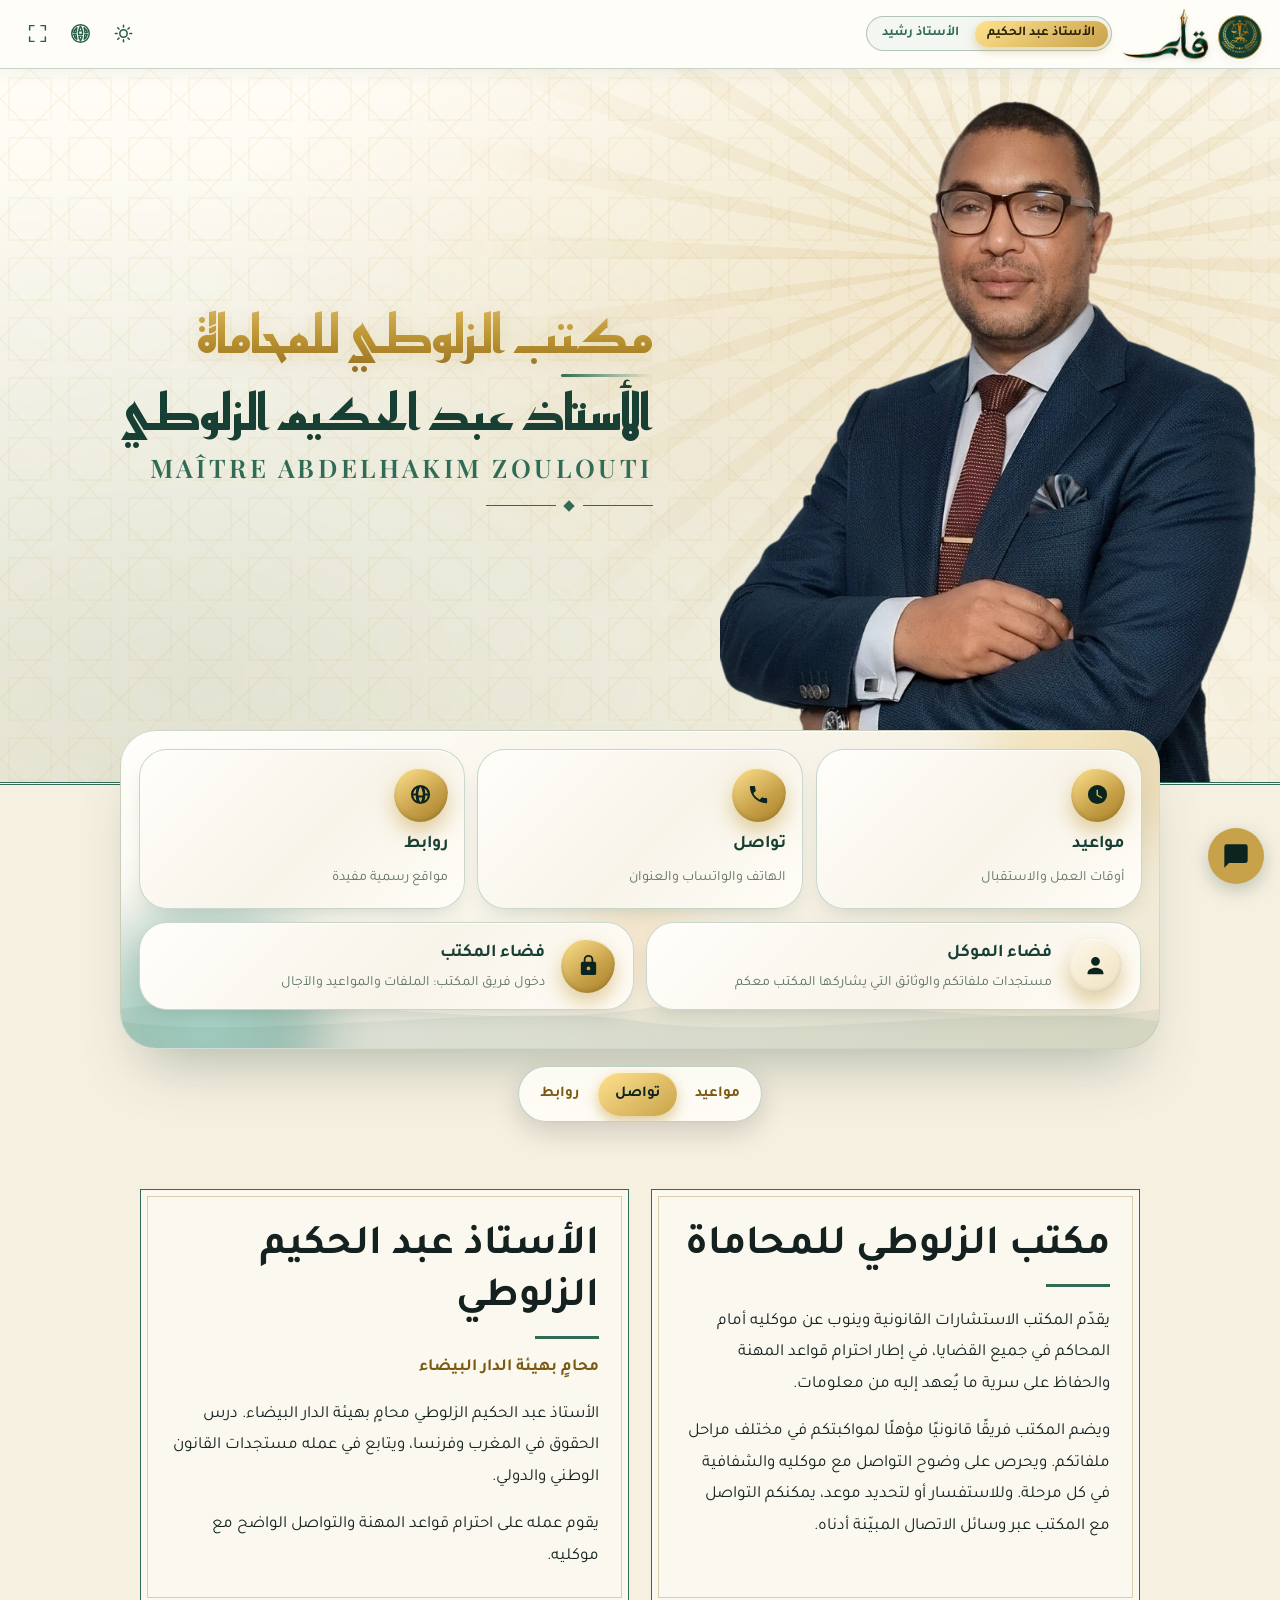
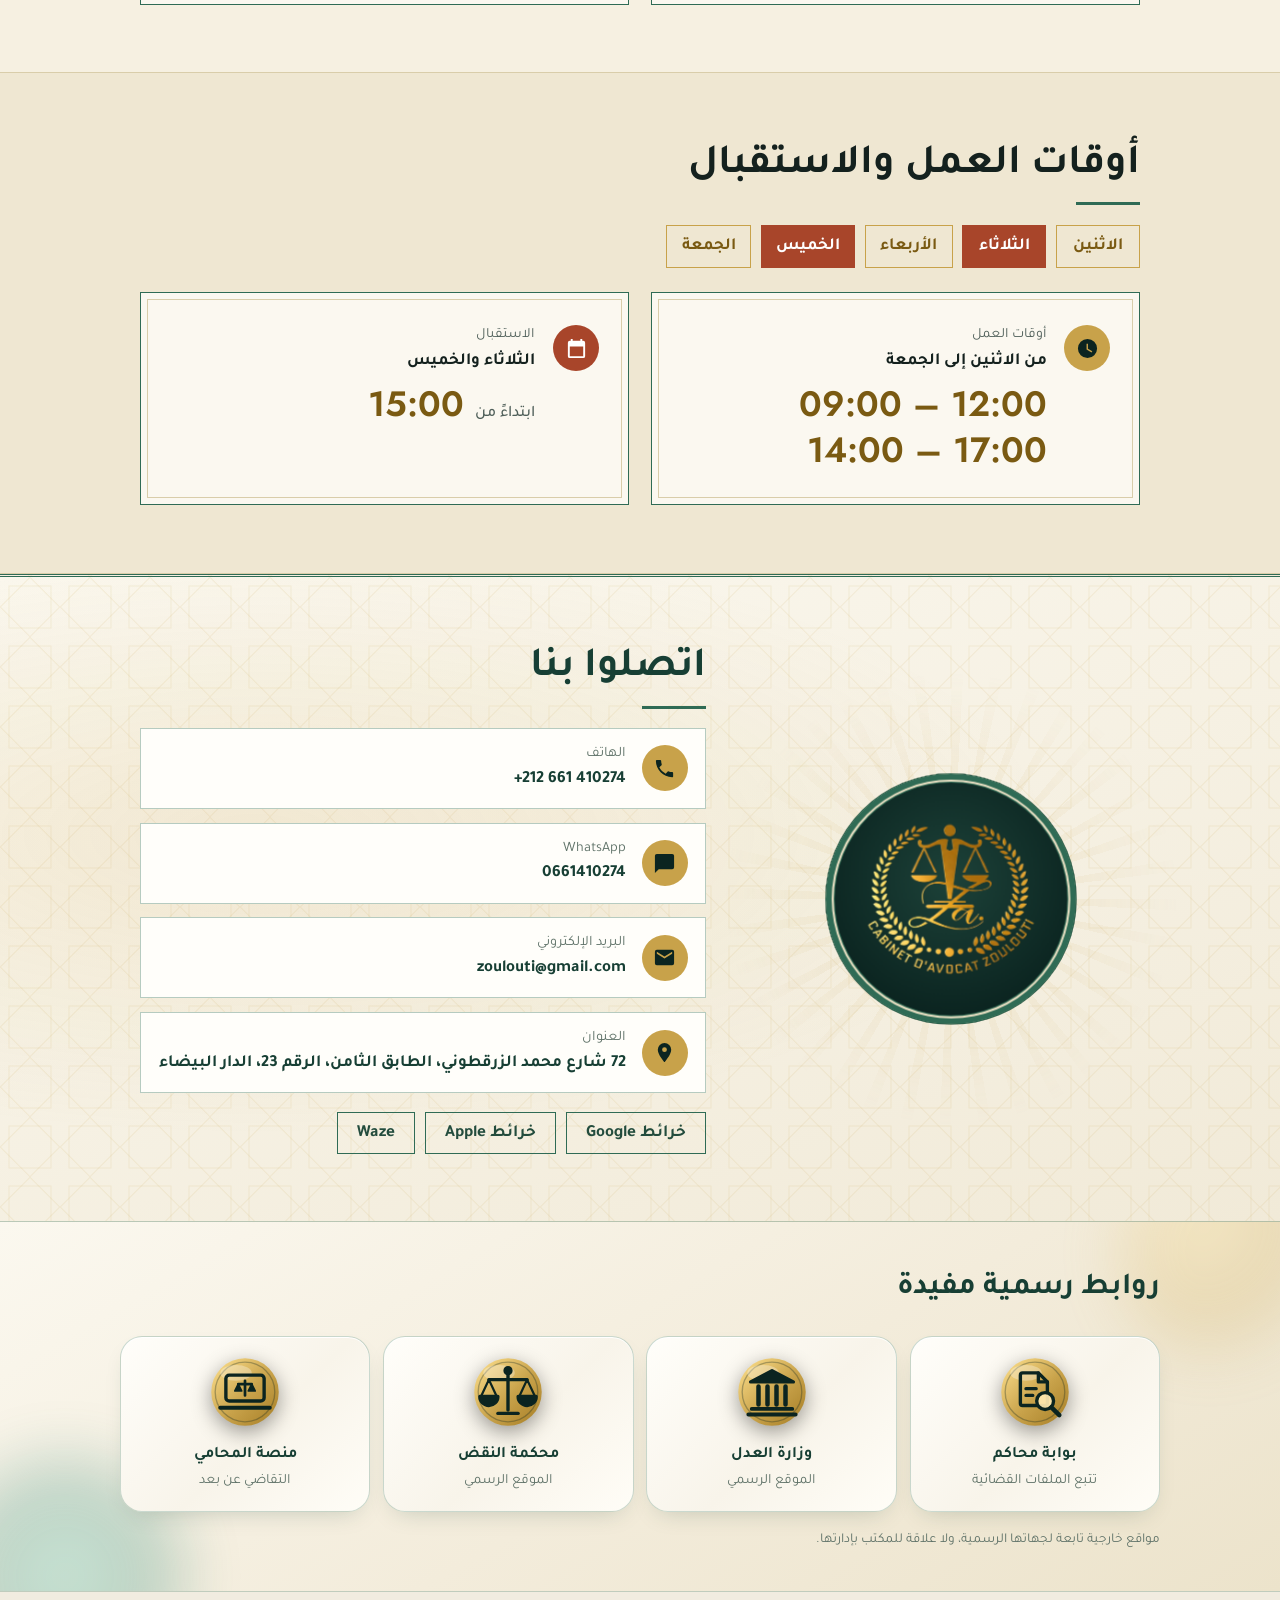
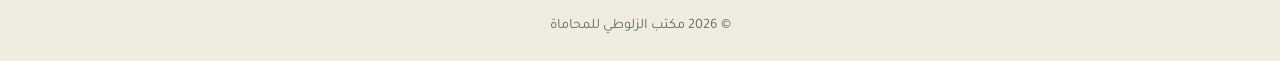
==== index.html @ fa483e30 "Adjust home ivory and office green Arabic wordmark proportions" ====
<!DOCTYPE html>
<html lang="ar" dir="rtl">
<head>
<meta charset="utf-8">
<meta name="viewport" content="width=device-width, initial-scale=1, viewport-fit=cover">
<title>مكتب الزلوطي للمحاماة | الأستاذ عبد الحكيم الزلوطي، الدار البيضاء</title>
<script>/* the look before the page is drawn: the one chosen here or in the office's space (the same choice), else the device's */
(function(){var d=document.documentElement,m='auto';try{m=localStorage.getItem('zl_theme')||'auto';}catch(e){}var mq=null;try{mq=matchMedia('(prefers-color-scheme: light)');}catch(e){}
  function ap(){var lt=m==='light'||(m==='auto'&&!!(mq&&mq.matches));d.setAttribute('data-theme',lt?'light':'dark');var tc=document.querySelector('meta[name=theme-color]');if(tc)tc.setAttribute('content',lt?'#fffefa':'#0b2420');}
  ap();if(mq){if(mq.addEventListener)mq.addEventListener('change',ap);else if(mq.addListener)mq.addListener(ap);}
  window.ZST={toggle:function(){m=d.getAttribute('data-theme')==='light'?'dark':'light';try{localStorage.setItem('zl_theme',m);}catch(e){}d.classList.add('thx');ap();setTimeout(function(){d.classList.remove('thx');},600);}};})();</script>

<meta name="description" content="مكتب الأستاذ عبد الحكيم الزلوطي، محامٍ بهيئة الدار البيضاء: استشارات قانونية وتمثيل أمام المحاكم. العنوان: 72 شارع محمد الزرقطوني، الطابق الثامن، رقم 23، الدار البيضاء. الهاتف: 0661410274.">
<meta name="theme-color" content="#0b2420">
<link rel="manifest" href="./app.webmanifest">
<meta name="apple-mobile-web-app-capable" content="yes">
<meta name="apple-mobile-web-app-title" content="قلم">
<meta property="og:type" content="website">
<meta property="og:title" content="مكتب الزلوطي للمحاماة | الأستاذ عبد الحكيم الزلوطي، الدار البيضاء">
<meta property="og:description" content="مكتب الأستاذ عبد الحكيم الزلوطي، محامٍ بهيئة الدار البيضاء: استشارات قانونية وتمثيل أمام المحاكم. العنوان: 72 شارع محمد الزرقطوني، الطابق الثامن، رقم 23، الدار البيضاء. الهاتف: 0661410274.">
<meta property="og:url" content="https://zoulouti-cell.github.io/avocat/">
<meta property="og:site_name" content="مكتب الزلوطي للمحاماة">
<meta property="og:locale" content="ar_MA">
<meta property="og:locale:alternate" content="fr_MA">
<meta property="og:locale:alternate" content="en_US">
<meta property="og:image" content="https://zoulouti-cell.github.io/avocat/og.jpg">
<meta property="og:image:width" content="1200">
<meta property="og:image:height" content="630">
<meta property="og:image:alt" content="شعار مكتب الزلوطي للمحاماة وصورة الأستاذ عبد الحكيم الزلوطي">
<meta name="twitter:card" content="summary_large_image">
<meta name="twitter:title" content="مكتب الزلوطي للمحاماة | الأستاذ عبد الحكيم الزلوطي، الدار البيضاء">
<meta name="twitter:description" content="مكتب الأستاذ عبد الحكيم الزلوطي، محامٍ بهيئة الدار البيضاء: استشارات قانونية وتمثيل أمام المحاكم. العنوان: 72 شارع محمد الزرقطوني، الطابق الثامن، رقم 23، الدار البيضاء. الهاتف: 0661410274.">
<meta name="twitter:image" content="https://zoulouti-cell.github.io/avocat/og.jpg">
<meta name="robots" content="index,follow,max-image-preview:large">
<link rel="canonical" href="https://zoulouti-cell.github.io/avocat/">
<script type="application/ld+json">{"@context": "https://schema.org", "@type": "LegalService", "@id": "https://zoulouti-cell.github.io/avocat/#office", "name": "مكتب الزلوطي للمحاماة", "alternateName": ["Cabinet d'avocats Zoulouti", "Zoulouti Law Office", "Maître Abdelhakim Zoulouti"], "url": "https://zoulouti-cell.github.io/avocat/", "image": "https://zoulouti-cell.github.io/avocat/og.jpg", "logo": "https://zoulouti-cell.github.io/avocat/icon-512.png", "description": "مكتب محاماة بالدار البيضاء يقدم استشارات قانونية ويمثل موكليه أمام المحاكم.", "telephone": "+212661410274", "email": "zoulouti@gmail.com", "address": {"@type": "PostalAddress", "streetAddress": "72 شارع محمد الزرقطوني، الطابق الثامن، رقم 23", "addressLocality": "الدار البيضاء", "addressCountry": "MA"}, "hasMap": "https://maps.app.goo.gl/qtuj6r26PXUFX1wm8", "areaServed": {"@type": "City", "name": "الدار البيضاء"}, "knowsLanguage": ["ar", "fr", "en"], "founder": {"@type": "Person", "name": "عبد الحكيم الزلوطي", "alternateName": "Abdelhakim Zoulouti", "jobTitle": "محامٍ بهيئة الدار البيضاء"}, "openingHoursSpecification": [{"@type": "OpeningHoursSpecification", "dayOfWeek": ["Monday", "Tuesday", "Wednesday", "Thursday", "Friday"], "opens": "09:00", "closes": "12:00"}, {"@type": "OpeningHoursSpecification", "dayOfWeek": ["Monday", "Tuesday", "Wednesday", "Thursday", "Friday"], "opens": "14:00", "closes": "17:00"}]}</script>
<link rel="icon" href="favicon.ico" sizes="any">
<link rel="icon" type="image/png" sizes="48x48" href="favicon-48.png">
<link rel="icon" type="image/png" sizes="192x192" href="icon-192.png">
<link rel="apple-touch-icon" href="apple-touch-icon.png">
<link rel="stylesheet" href="https://fonts.googleapis.com/css2?family=Jost:wght@400;500;600;700&family=Playfair+Display:wght@600;700&family=Reem+Kufi:wght@500;700&family=Tajawal:wght@400;500;700&display=swap">
<style id="css">
:root{--bg:#f6f0e1;--paper:#fbf8f0;--band:#efe7d2;--fg:#14211e;--muted:#4f5f59;--line:#d9cdaa;--gt:#7a5a12;--gold:#c8a24a;--green:#0b2420;--terra:#a8452a;--ivory:#f6f0e1;--fh:"Tajawal",system-ui,sans-serif;--fb:"Tajawal",system-ui,sans-serif;
--zel:url("data:image/svg+xml,%3Csvg xmlns='http://www.w3.org/2000/svg' width='60' height='60'%3E%3Cg fill='none' stroke='%23c8a24a' stroke-opacity='.13'%3E%3Crect x='9' y='9' width='42' height='42'/%3E%3Crect x='9' y='9' width='42' height='42' transform='rotate(45 30 30)'/%3E%3C/g%3E%3C/svg%3E")}
@media(prefers-color-scheme:dark){:root:not([data-theme="light"]){--bg:#0c1815;--paper:#122520;--band:#0f201c;--fg:#efe8d6;--muted:#a9b3ac;--line:#27403a;--gt:#d8b25c}}
:root[data-theme="dark"]{--bg:#0c1815;--paper:#122520;--band:#0f201c;--fg:#efe8d6;--muted:#a9b3ac;--line:#27403a;--gt:#d8b25c}
html:not([lang=ar]){--fh:"Playfair Display",Georgia,serif;--fb:"Jost",system-ui,sans-serif}
html{scroll-behavior:smooth;scroll-padding-top:7.5rem}
*{box-sizing:border-box}
body{margin:0;background:var(--bg);color:var(--fg);font:400 1.0625rem/1.85 var(--fb);overflow-x:hidden}
html:not([lang=ar]) body{line-height:1.7}
a{color:inherit}
:focus-visible{outline:3px solid var(--gold);outline-offset:3px}
svg.i{width:20px;height:20px;fill:currentColor;flex:none}
.bar{position:sticky;top:0;z-index:20;background:rgba(11,36,32,.9);-webkit-backdrop-filter:blur(10px);backdrop-filter:blur(10px);border-bottom:1px solid rgba(200,162,74,.4);padding:calc(env(safe-area-inset-top,0px) + .55rem) 1.1rem .55rem;display:flex;align-items:center;gap:.7rem}
.bar img{height:44px;width:auto;display:block}
.sp{flex:1}
.lang{position:relative}
.lbtn{display:flex;align-items:center;gap:.35rem;background:none;border:1px solid var(--gold);color:var(--gold);padding:0 .6rem;min-height:40px;font:600 .85rem "Jost",sans-serif;cursor:pointer}
.lbtn .chev{width:18px;height:18px;transition:rotate .25s}
.lbtn[aria-expanded=true] .chev{rotate:180deg}
.lmenu{position:absolute;inset-block-start:calc(100% + 6px);inset-inline-end:0;margin:0;padding:.3rem;list-style:none;min-width:160px;background:var(--green);border:1px solid var(--gold);box-shadow:0 12px 30px rgba(0,0,0,.4);z-index:30}
.lmenu button{display:flex;width:100%;align-items:center;justify-content:space-between;gap:1rem;background:none;border:0;color:#efe8d6;padding:.6rem .8rem;font:500 1rem "Tajawal","Jost",sans-serif;cursor:pointer;text-align:start}
.lmenu button:hover{background:rgba(200,162,74,.18)}
.lmenu button[aria-current=true]{color:var(--gold);font-weight:700}
.lmenu button[aria-current=true]::after{content:"\2713"}
.btn{position:relative;overflow:hidden;display:inline-flex;align-items:center;justify-content:center;gap:.5rem;padding:.65rem 1.5rem;font-weight:700;text-decoration:none;border:1.5px solid var(--gold);line-height:1.5;transition:background .25s,color .25s}
.btn.p{background:var(--gold);color:var(--green)}
.btn.p::after{content:"";position:absolute;inset:0;background:linear-gradient(110deg,transparent 35%,rgba(255,255,255,.5) 50%,transparent 65%);transform:translateX(-130%);animation:sheen 4.5s ease-in-out 2s infinite}
.btn.s{color:var(--gold)}
.btn.s:hover{background:var(--gold);color:var(--green)}
.call{min-height:40px;padding:.4rem 1rem}
.hero{position:relative;overflow:hidden;background:var(--zel),radial-gradient(ellipse at 75% 30%,rgba(200,162,74,.16),transparent 55%),var(--green);color:var(--ivory);padding:1.4rem 1.25rem 0;border-bottom:3px double var(--gold)}
.hin{max-width:1040px;margin:0 auto;display:grid;gap:2rem;align-items:end}
.a{animation:up .9s cubic-bezier(.2,.7,.2,1) var(--d,0s) both}
.eyebrow{color:var(--gold);font-weight:500;margin:0 0 .5rem}
html:not([lang=ar]) .eyebrow{letter-spacing:.24em;text-transform:uppercase;font-size:.85rem}
.name-ar{font:700 clamp(2.3rem,8.5vw,4.3rem)/1.2 "Reem Kufi",serif;margin:0}
h1{font:600 clamp(1.05rem,3.6vw,1.6rem)/1.3 "Playfair Display",Georgia,serif;letter-spacing:.14em;text-transform:uppercase;margin:.5rem 0 1.1rem;color:#e9dfc2}
.orn{display:flex;align-items:center;gap:.6rem;color:var(--gold)}
.orn i{height:1px;width:70px;background:currentColor}
.orn b{width:8px;height:8px;background:currentColor;transform:rotate(45deg)}
.badge{display:inline-flex;gap:.55rem;align-items:center;border:1px solid rgba(200,162,74,.6);padding:.4rem .9rem;margin:1.2rem 0 1.4rem;color:#f0e6c8;font-size:.98rem;line-height:1.5}
.badge svg{fill:var(--gold)}
.welcome{font:600 clamp(1.3rem,3.8vw,1.8rem)/1.5 var(--fh);color:var(--ivory);margin:1.1rem 0 0}
.cta{display:flex;flex-wrap:wrap;gap:.75rem}
.fig{position:relative;margin:0 -1.25rem 0 auto;width:min(calc(100% + 1.25rem),560px);transform-origin:50% 100%;animation:pop 1.3s cubic-bezier(.2,.7,.2,1) .2s both}
.fig .rays{top:30%}
.cut{position:relative;display:block;width:100%;height:auto}
.txt{align-self:start}
.rays{position:absolute;left:50%;top:50%;width:var(--rw,230%);aspect-ratio:1;translate:-50% -50%;background:repeating-conic-gradient(rgba(200,162,74,.22) 0 3deg,transparent 3deg 10deg);-webkit-mask-image:radial-gradient(circle,#000 0,transparent 62%);mask-image:radial-gradient(circle,#000 0,transparent 62%);animation:spin 150s linear infinite;pointer-events:none}
.qa{max-width:760px;margin:-3.6rem auto 0;padding:0 1.25rem;display:grid;grid-template-columns:repeat(3,1fr);gap:.7rem;position:relative;z-index:2}
.qa a{background:var(--paper);border:1px solid var(--gold);outline:1px solid var(--line);outline-offset:-6px;padding:1.1rem .4rem;text-align:center;text-decoration:none;font-weight:700;display:grid;justify-items:center;gap:.45rem;box-shadow:0 14px 30px rgba(0,0,0,.2);transition:translate .3s}
.qa a:hover{translate:0 -4px}
.dock{position:relative;isolation:isolate;overflow:hidden;max-width:1040px;margin:-3.4rem auto 0;padding:1.1rem 1.1rem 2.4rem;border-radius:36px;background:linear-gradient(150deg,#12463d 0%,#0b2420 52%,#0f3a33 100%);box-shadow:0 34px 60px -24px rgba(0,0,0,.6),inset 0 1px 0 rgba(255,255,255,.16);z-index:2}
.orb{position:absolute;z-index:-1;border-radius:50%;filter:blur(30px);will-change:transform;translate:0 calc(var(--sy,0px)*-1)}
.o1{width:220px;height:220px;top:-70px;inset-inline-start:-50px;background:radial-gradient(circle at 35% 35%,#ffe08a,#c8a24a 55%,transparent 72%);opacity:.8;animation:d1 15s ease-in-out infinite alternate}
.o2{width:250px;height:250px;bottom:-100px;inset-inline-end:-40px;background:radial-gradient(circle,#3cc7b1,#0f6b5d 58%,transparent 74%);opacity:.75;animation:d2 18s ease-in-out infinite alternate}
.o3{width:170px;height:170px;top:38%;inset-inline-start:42%;background:radial-gradient(circle,#f0b970,transparent 68%);opacity:.5;animation:d3 12s ease-in-out infinite alternate}
@keyframes d1{to{transform:translate(120px,90px) scale(1.2)}}
@keyframes d2{to{transform:translate(-110px,-70px) scale(1.15)}}
@keyframes d3{to{transform:translate(-90px,60px) scale(.8)}}
.wv{position:absolute;z-index:-1;left:0;bottom:0;width:200%;height:78px;direction:ltr;animation:wave 16s linear infinite}
.wv path{fill:rgba(255,255,255,.07)}
.w2{height:64px;animation-duration:10s;animation-direction:reverse}
.w2 path{fill:rgba(200,162,74,.16)}
@keyframes wave{to{transform:translateX(-50%)}}
.portals{display:grid;grid-template-columns:repeat(2,1fr);gap:.8rem;margin:0;padding:0}
.portals a.pt{display:block;color:#f6f1e2;text-decoration:none;-webkit-tap-highlight-color:transparent;outline:none}
.pti{position:relative;display:grid;gap:.4rem;justify-items:start;align-content:start;height:100%;padding:1.1rem 1rem 1.2rem;border-radius:28px;overflow:hidden;background:linear-gradient(135deg,rgba(255,255,255,.24),rgba(255,255,255,.05) 55%,rgba(255,255,255,.13));border:1px solid rgba(255,255,255,.3);-webkit-backdrop-filter:blur(22px) saturate(1.7);backdrop-filter:blur(22px) saturate(1.7);box-shadow:0 12px 30px rgba(0,0,0,.28),inset 0 1px 0 rgba(255,255,255,.5),inset 0 -1px 0 rgba(255,255,255,.08);transform:perspective(800px) rotateX(var(--rx,0deg)) rotateY(var(--ry,0deg)) scale(var(--sc,1));transition:transform .55s cubic-bezier(.34,1.56,.64,1),box-shadow .4s}
.pti::before{content:"";position:absolute;inset:0;background:radial-gradient(240px circle at var(--mx,50%) var(--my,0%),rgba(255,255,255,.38),transparent 62%);opacity:0;transition:opacity .35s;pointer-events:none}
.pti::after{content:"";position:absolute;inset:0;background:linear-gradient(115deg,transparent 42%,rgba(255,255,255,.22) 50%,transparent 58%);transform:translateX(-130%);animation:glint 7s ease-in-out infinite;pointer-events:none}
.pt:nth-child(2) .pti::after{animation-delay:1.2s}.pt:nth-child(3) .pti::after{animation-delay:2.4s}.pt:nth-child(4) .pti::after{animation-delay:3.6s}
@keyframes glint{0%,70%{transform:translateX(-130%)}100%{transform:translateX(130%)}}
.pt:hover .pti::before,.pt:focus-visible .pti::before{opacity:1}
.pt:hover .pti,.pt:focus-visible .pti{--sc:1.035;box-shadow:0 22px 42px rgba(0,0,0,.38),inset 0 1px 0 rgba(255,255,255,.6),inset 0 -1px 0 rgba(255,255,255,.1)}
.pt:active .pti{--sc:.965}
.pti .ic{width:54px;height:54px;border-radius:44% 56% 52% 48%/50% 44% 56% 50%;background:linear-gradient(145deg,#ffe28f,#c8a24a 58%,#a67e26);color:#0b2420;box-shadow:0 10px 20px rgba(200,162,74,.5),inset 0 1px 0 rgba(255,255,255,.75),inset 0 -2px 4px rgba(0,0,0,.12);animation:morph 9s ease-in-out infinite,bob 5s ease-in-out infinite}
.pt:nth-child(2) .ic{animation-delay:-2s,.6s}.pt:nth-child(3) .ic{animation-delay:-4s,1.2s}.pt:nth-child(4) .ic{animation-delay:-6s,1.8s}
@keyframes morph{50%{border-radius:58% 42% 46% 54%/46% 58% 42% 54%}}
@keyframes bob{0%,100%{translate:0 0}50%{translate:0 -5px}}
.pti b{font-size:1.12rem;color:#fff;text-shadow:0 1px 8px rgba(0,0,0,.25)}
.pti small{color:rgba(246,241,226,.8);line-height:1.5;font-weight:400}
.pgh{grid-column:1/-1;margin:.5rem .2rem 0;color:#e6c873;font-weight:700;display:flex;align-items:center;gap:.7rem}.pgh::after{content:"";flex:1;height:1px;background:linear-gradient(90deg,rgba(230,200,115,.7),transparent)}
.pt.tool .pti{padding:.8rem .9rem;gap:.25rem}.pt.tool .ic{width:42px;height:42px}.pt.tool b{font-size:1rem}.pt.tool small{font-size:.82rem}
.seg{overflow-x:auto;scrollbar-width:none}.seg::-webkit-scrollbar{display:none}.seg button{white-space:nowrap;flex:none}
.pt.tool.last{grid-column:1/-1}
.pt.wide{grid-column:1/-1}@media(min-width:860px){.pt.wide{grid-column:span 2}}.pt.wide .pti{display:flex;align-items:center;gap:1rem;padding:.9rem 1.1rem}.pt.wide .tx{display:grid;gap:.15rem}
.rip{position:absolute;width:18px;height:18px;margin:-9px 0 0 -9px;border-radius:50%;background:rgba(255,255,255,.5);pointer-events:none;animation:rip .8s ease-out forwards}
@keyframes rip{to{transform:scale(16);opacity:0}}
.js .portals .pt.rv{opacity:0;transform:translateY(30px) scale(.9);filter:blur(10px);transition:opacity .9s ease,transform 1s cubic-bezier(.34,1.45,.64,1),filter .9s ease}
.js .portals .pt.rv.in{opacity:1;transform:none;filter:none}
.chips{position:sticky;top:calc(env(safe-area-inset-top,0px) + 66px);z-index:19;display:flex;gap:.1rem;width:max-content;max-width:calc(100% - 1.4rem);margin:1.1rem auto 0;padding:.3rem;border-radius:999px;overflow-x:auto;scrollbar-width:none;background:rgba(251,248,240,.66);border:1px solid rgba(200,162,74,.5);-webkit-backdrop-filter:blur(20px) saturate(1.6);backdrop-filter:blur(20px) saturate(1.6);box-shadow:0 10px 28px rgba(0,0,0,.16),inset 0 1px 0 rgba(255,255,255,.6)}
.chips::-webkit-scrollbar{display:none}
.chips a{position:relative;z-index:1;flex:none;text-decoration:none;font-weight:700;font-size:.95rem;padding:.5rem 1.05rem;border-radius:999px;color:var(--gt);transition:color .35s}
.chips a[aria-current=true]{color:#0b2420}
.chips .ind{position:absolute;z-index:0;top:.3rem;bottom:.3rem;left:0;width:0;border-radius:999px;background:linear-gradient(145deg,#ffe28f,#c8a24a);box-shadow:0 6px 14px rgba(200,162,74,.55),inset 0 1px 0 rgba(255,255,255,.7);transition:left .55s cubic-bezier(.34,1.35,.64,1),width .55s cubic-bezier(.34,1.35,.64,1)}
@media(prefers-color-scheme:dark){:root:not([data-theme="light"]) .chips{background:rgba(18,37,32,.62)}}
:root[data-theme="dark"] .chips{background:rgba(18,37,32,.62)}
@media(prefers-reduced-motion:reduce){.js .portals .pt.rv{opacity:1;transform:none;filter:none}}
@media(min-width:860px){.portals{grid-template-columns:repeat(4,1fr)}}
.ic{flex:none;width:46px;height:46px;border-radius:50%;background:var(--gold);color:var(--green);display:grid;place-items:center}
.ic svg{width:23px;height:23px;fill:currentColor}
.sec{max-width:1040px;margin:0 auto;padding:4.2rem 1.25rem}
.alt{background:var(--band);border-block:1px solid var(--line)}
h2{font:700 clamp(1.8rem,5vw,2.6rem)/1.25 var(--fh);margin:0 0 1.2rem;position:relative;padding-bottom:.8rem}
h2::after{content:"";position:absolute;inset-inline-start:0;bottom:0;width:64px;height:3px;background:var(--gold);transform-origin:100% 50%}
html[dir=ltr] h2::after{transform-origin:0 50%}
.js h2::after{transform:scaleX(0);transition:transform .9s cubic-bezier(.2,.7,.2,1) .35s}
.js .in>h2::after,.js h2.in::after{transform:none}
.cards,.hgrid{display:grid;gap:1.4rem}
.card{background:var(--paper);border:1px solid var(--gold);outline:1px solid var(--line);outline-offset:-8px;padding:2rem 1.8rem}
.card p{margin:0 0 1rem;max-width:56ch}
.card p:last-child{margin:0}
.sub{color:var(--gt);font-weight:700;margin:-.4rem 0 1rem!important}
.week{display:flex;flex-wrap:wrap;gap:.6rem;margin:0 0 1.5rem}
.week span{min-width:84px;text-align:center;padding:.5rem .9rem;border:1.5px solid var(--gold);font-weight:700;color:var(--gt);line-height:1.5}
.week .rc{background:var(--terra);border-color:var(--terra);color:#fff}
.hc{display:flex;gap:1.1rem;align-items:flex-start}
.hc.r .ic{background:var(--terra);color:#fff}
.hc small{display:block;color:var(--muted);line-height:1.5}
.hc b{display:block;font-weight:700;margin-bottom:.2rem}
.big{display:block;font:600 clamp(1.7rem,5vw,2.2rem)/1.3 "Jost",sans-serif;color:var(--gt)}
.big .pre{font:500 1rem var(--fb);color:var(--muted)}
[hidden]{display:none!important}
.btn.o{border-color:var(--gt);color:var(--gt)}
.btn.o:hover{background:var(--gt);color:var(--paper)}
.lead{margin:0 0 1.2rem!important;color:var(--muted)}
.trf{display:grid;gap:.9rem;grid-template-columns:repeat(auto-fit,minmax(min(100%,200px),1fr));align-items:end;margin-bottom:1rem}
.trf label{display:grid;gap:.3rem;font-weight:700;font-size:.95rem}
.trf input,.trf select{font:inherit;padding:.6rem .8rem;border:1px solid var(--gold);background:var(--bg);color:var(--fg);border-radius:0;min-height:46px;width:100%}
.msg{margin:.8rem 0 0!important;color:var(--terra);font-weight:700}
.msg.ok{color:var(--gt)}
.note{font-size:.9rem;color:var(--muted);margin:1rem 0 0!important}
.steps{display:grid;grid-template-columns:repeat(6,1fr);counter-reset:s;margin:1.6rem 0 .6rem}
.step{position:relative;counter-increment:s;text-align:center;padding:2.9rem .3rem 0;font-weight:700;font-size:.95rem;line-height:1.4;color:var(--muted)}
.step::before{content:counter(s);position:absolute;top:0;left:50%;translate:-50% 0;width:2.2rem;height:2.2rem;display:grid;place-items:center;border:1.5px solid var(--gold);background:var(--paper);color:var(--gt);font-family:"Jost",sans-serif;z-index:1;transition:background .5s,color .5s,box-shadow .5s}
.step::after{content:"";position:absolute;top:1.1rem;inset-inline-start:-50%;inset-inline-end:50%;height:2px;background:var(--line)}
.step:first-child::after{display:none}
.step.on{color:var(--fg)}
.step.on::before{background:var(--gold);color:var(--green)}
.step.on::after{background:var(--gold)}
.step.cur::before{box-shadow:0 0 0 6px rgba(200,162,74,.28)}
.upd{margin:.6rem 0 0!important;color:var(--muted)}
.adm{margin-top:1.8rem;padding-top:1.4rem;border-top:1px dashed var(--gold)}
.adm h3{margin:0 0 1rem;font:700 1.2rem var(--fh)}
.adm .row2{display:flex;gap:.6rem;flex-wrap:wrap}
.fl{display:grid;gap:.8rem;margin-top:1.2rem}
.fc{display:grid;gap:.55rem;padding:1rem 1.1rem;border:1px solid var(--line);background:var(--bg)}
.fc h4{margin:0;font:700 1.1rem var(--fh)}
.meta{color:var(--muted);font-size:.95rem;margin:0}
.chip{display:inline-block;padding:.05rem .7rem;border:1.5px solid var(--gold);font-weight:700;font-size:.85rem;color:var(--gt)}
.chip.s2{background:var(--terra);border-color:var(--terra);color:#fff}
.chip.s3{background:var(--gt);border-color:var(--gt);color:var(--paper)}
.btn.sm{padding:.3rem .9rem;font-size:.9rem;min-height:38px}
.fc select{font:inherit;padding:.3rem .5rem;border:1px solid var(--gold);background:var(--bg);color:var(--fg);min-height:38px}
.fc details{border-top:1px dashed var(--line);padding-top:.6rem}
.fc summary{cursor:pointer;font-weight:700;color:var(--gt)}
.al{display:grid;gap:.4rem;margin:.7rem 0;padding:0;list-style:none}
.al li{display:flex;flex-wrap:wrap;gap:.3rem .9rem;align-items:center;padding:.5rem .7rem;border:1px solid var(--line);background:var(--paper)}
.al .dt{font-family:"Jost",sans-serif;font-weight:600;color:var(--gt);direction:ltr;unicode-bidi:isolate}
.al .x{margin-inline-start:auto}
.pbox{border:1px solid var(--gold);background:var(--paper);padding:.8rem 1rem;margin-top:.3rem}
.pbox h5{margin:0 0 .5rem;font:700 1rem var(--fh);color:var(--gt)}
.pbox .al{margin:.3rem 0 .6rem}
.addf{margin-top:1.5rem;border-top:1px dashed var(--gold);padding-top:.9rem}
.addf>summary{cursor:pointer;font:700 1.1rem var(--fh);color:var(--gt);margin-bottom:.9rem}
.fin{position:relative;overflow:hidden;background:var(--zel),var(--green);color:var(--ivory);border-top:3px double var(--gold)}
.fin .sec{display:grid;gap:3.5rem;align-items:center}
.fin h2{color:var(--ivory)}
.emb{position:relative;justify-self:center;width:min(82%,350px);aspect-ratio:1;display:grid;place-items:center;--rw:170%}
.stage{position:relative;width:80%;aspect-ratio:1;perspective:900px;animation:vis 16s linear infinite}
.coin{position:absolute;inset:0;transform-style:preserve-3d;animation:turn 16s linear infinite}
.js .emb:not(.in) .coin,.js .emb:not(.in) .stage{animation-play-state:paused}
.edge,.face{position:absolute;inset:0;border-radius:50%}
.face{backface-visibility:hidden;-webkit-backface-visibility:hidden;overflow:hidden;display:grid;place-items:center;background:radial-gradient(circle at 50% 42%,#1d4239,#0b2420 72%)}
.face::after{content:"";position:absolute;inset:0;border-radius:50%;box-shadow:inset 0 0 0 6px #c8a24a,inset 0 0 0 8px #0b2420,inset 0 0 0 9px #c8a24a}
.front{transform:translateZ(10px)}
.back{transform:rotateY(180deg) translateZ(10px)}
.front img{width:66%;height:auto;display:block}
.back img{width:100%;height:100%;object-fit:cover;object-position:50% 14%;display:block}
.dust{position:absolute;aspect-ratio:1;border-radius:50%;background:#ffd76a;box-shadow:0 0 6px #ffc62f;opacity:0;pointer-events:none;animation:dust 4.5s ease-out infinite}
.rows{display:grid;gap:.85rem}
.row{display:flex;gap:1rem;align-items:center;padding:.95rem 1.1rem;background:rgba(255,255,255,.05);border:1px solid rgba(200,162,74,.4);text-decoration:none;transition:border-color .25s,box-shadow .25s}
.row:hover{border-color:var(--gold);box-shadow:0 8px 24px rgba(0,0,0,.3)}
.row small{display:block;color:#b4c2ba;font-size:.9rem;line-height:1.5}
.row b{display:block;font-weight:700;line-height:1.6;overflow-wrap:anywhere}
.maps{display:flex;flex-wrap:wrap;gap:.6rem;margin-top:1.2rem}
.maps .btn{padding:.45rem 1.2rem}
footer{background:var(--green);color:#9fb0a7;text-align:center;font-size:.9rem;padding:1.3rem 1.25rem calc(1.3rem + env(safe-area-inset-bottom,0px));border-top:1px solid rgba(200,162,74,.3)}
.fab{position:fixed;inset-block-end:calc(1rem + env(safe-area-inset-bottom,0px));inset-inline-start:1rem;z-index:15;width:56px;height:56px;border-radius:50%;background:var(--gold);color:var(--green);display:grid;place-items:center;box-shadow:0 6px 18px rgba(0,0,0,.35);animation:ring 2.8s ease-out 3s infinite}
.fab svg{width:28px;height:28px;fill:currentColor}
.js .rv{opacity:0;transform:translateY(26px);transition:opacity .8s ease,transform .8s cubic-bezier(.2,.7,.2,1)}
.js .rv.in{opacity:1;transform:none}
@keyframes up{from{opacity:0;transform:translateY(24px)}}
@keyframes pop{from{opacity:0;transform:scale(.93)}}
@keyframes sheen{0%,55%{transform:translateX(-130%)}100%{transform:translateX(130%)}}
@keyframes ring{0%{box-shadow:0 0 0 0 rgba(200,162,74,.6)}70%,100%{box-shadow:0 0 0 18px rgba(200,162,74,0)}}
@keyframes spin{to{transform:rotate(360deg)}}
@keyframes turn{0%{transform:rotateY(-540deg);animation-timing-function:cubic-bezier(.12,.65,.2,1)}22%{transform:rotateY(0);animation-timing-function:ease-in-out}34%{transform:rotateY(9deg);animation-timing-function:ease-in-out}46%{transform:rotateY(-6deg);animation-timing-function:ease-in-out}56%{transform:rotateY(0);animation-timing-function:cubic-bezier(.5,0,.2,1)}72%{transform:rotateY(180deg);animation-timing-function:ease-in-out}84%{transform:rotateY(170deg);animation-timing-function:ease-in-out}94%{transform:rotateY(180deg)}100%{transform:rotateY(180deg)}}
@keyframes vis{0%{opacity:0}3%{opacity:1}98%{opacity:1}100%{opacity:0}}
@keyframes dust{0%{opacity:0;transform:translate(0,0) scale(.5)}20%{opacity:.9}100%{opacity:0;transform:translate(var(--x),var(--y)) scale(1)}}
@media(max-width:479px){.call span{display:none}.call{padding:.4rem .7rem}}
@media(min-width:860px){.hero{min-height:calc(min(46vw,560px)*1.25 + 1rem);display:flex;align-items:center;padding-top:2rem}.hin{width:100%}.txt{max-width:54%;margin:0 auto 0 0;padding-bottom:4.2rem}.fig{position:absolute;right:0;bottom:0;margin:0;width:min(46vw,560px)}.cards,.hgrid{grid-template-columns:1fr 1fr}.fin .sec{grid-template-columns:.8fr 1.2fr}}
@media(prefers-reduced-motion:reduce){*,::before,::after{animation:none!important;transition:none!important}html{scroll-behavior:auto}.js .rv{opacity:1;transform:none}.js h2::after{transform:none}}

.inh{--ia:var(--gold,#c8a24a)}
.inh details{border:1px solid rgba(150,140,110,.38);border-radius:20px;margin:.7rem 0;padding:.15rem 1rem;background:rgba(150,150,130,.07);transition:background .3s}
.inh details[open]{background:rgba(150,150,130,.11)}
.inh summary{cursor:pointer;font-weight:700;padding:.75rem 0;list-style:none;display:flex;justify-content:space-between;align-items:center;color:var(--gt,#7a5a12)}
.inh summary::-webkit-details-marker{display:none}
.inh summary::after{content:"+";font:700 1.4rem/1 sans-serif;color:var(--ia);transition:transform .3s}
.inh details[open] summary::after{content:"−"}
.inh .rw{display:flex;align-items:center;justify-content:space-between;gap:.6rem;padding:.4rem 0;border-top:1px dashed rgba(150,140,110,.3)}
.inh .st{display:flex;align-items:center;gap:.5rem;direction:ltr}
.inh .st button{width:40px;height:40px;border-radius:50%;border:1.5px solid var(--ia);background:transparent;color:inherit;font:700 1.3rem/1 sans-serif;cursor:pointer;transition:transform .25s cubic-bezier(.34,1.56,.64,1),background .25s}
.inh .st button:active{transform:scale(.88);background:var(--ia);color:#0b2420}
.inh .st output{min-width:2.2ch;text-align:center;font:700 1.15rem sans-serif}
.inh label{display:grid;gap:.25rem;font-weight:700;font-size:.93rem;margin:.5rem 0}
.inh input{width:100%;min-height:46px;padding:.5rem .8rem;border-radius:14px;border:1px solid rgba(150,140,110,.55);background:rgba(255,255,255,.08);color:inherit;font:inherit}
.inh-bar{display:flex;gap:.6rem;flex-wrap:wrap;margin:.8rem 0}
.inh-go{border:0;border-radius:999px;padding:.65rem 1.4rem;font-weight:700;cursor:pointer;color:#0b2420;background:linear-gradient(145deg,#ffe28f,#c8a24a 60%,#a67e26);box-shadow:0 6px 16px rgba(200,162,74,.4)}
.inh-ghost{border:1.5px solid var(--ia);border-radius:999px;padding:.6rem 1.2rem;font-weight:700;cursor:pointer;background:transparent;color:inherit}
.inh-out{display:grid;gap:.5rem;margin-top:.6rem}
.inh-out table{width:100%;border-collapse:collapse;font-size:.95rem}
.inh-out th,.inh-out td{padding:.45rem .4rem;border-bottom:1px solid rgba(150,140,110,.3);text-align:start;vertical-align:top}
.inh-out th{color:var(--gt,#7a5a12);font-size:.85rem}
.inh-sum{font-weight:700;margin:0}.inh-note{margin:0;font-size:.92rem;opacity:.9}.inh-h{margin:.6rem 0 0;font-weight:700;color:var(--gt,#7a5a12)}
.inh-badge{display:inline-block;justify-self:start;padding:.1rem .9rem;border-radius:999px;border:1.5px solid var(--ia);font-weight:700}
.inh-warn{margin:.4rem 0 0;font-size:.88rem;color:var(--terra,#a8452a);font-weight:700}


.dl-info{background:rgba(150,150,130,.1);border:1px solid rgba(150,140,110,.35);border-radius:16px;padding:.6rem .9rem;margin:.6rem 0;font-size:.95rem;white-space:pre-line}
.dl-two{display:grid;gap:.7rem;grid-template-columns:repeat(auto-fit,minmax(min(100%,170px),1fr));margin:.5rem 0}
.dl-chk{display:flex!important;gap:.6rem;align-items:center;font-weight:500!important;margin:.7rem 0}
.dl-row{display:flex;justify-content:space-between;align-items:center;gap:.8rem;flex-wrap:wrap;padding:.6rem .9rem;border:1px solid rgba(150,140,110,.4);border-radius:16px;background:rgba(150,150,130,.08)}
.dl-row.main{border:2px solid var(--gold,#c8a24a)}.dl-row b{font-size:1.05rem}
.dl-ul{list-style:none;margin:.5rem 0;padding:0;display:grid;gap:.4rem}.dl-ul li{display:flex;justify-content:space-between;align-items:center;gap:.5rem;border:1px solid rgba(150,140,110,.3);border-radius:14px;padding:.3rem .8rem}
.inh select{width:100%;min-height:46px;padding:.5rem .8rem;border-radius:14px;border:1px solid rgba(150,140,110,.55);background:rgba(255,255,255,.08);color:inherit;font:inherit}
.inh select option,.inh select optgroup{color:#14211e;background:#fff}
.seg{display:flex;gap:.3rem;padding:.3rem;border-radius:999px;margin:.2rem 0 1rem;width:max-content;max-width:100%;background:rgba(150,150,130,.12);border:1px solid rgba(200,162,74,.5)}
.seg button{border:0;border-radius:999px;padding:.5rem 1.2rem;font:700 .98rem inherit;font-family:inherit;color:var(--gt,#7a5a12);background:transparent;cursor:pointer;transition:background .3s,color .3s,transform .3s cubic-bezier(.34,1.56,.64,1)}
.seg button[aria-selected=true]{background:linear-gradient(145deg,#ffe28f,#c8a24a);color:#0b2420;box-shadow:0 6px 14px rgba(200,162,74,.45)}
.seg button:active{transform:scale(.94)}

@media(min-width:860px){.portals{grid-template-columns:repeat(20,1fr)}.portals .pt{grid-column:span 5}.portals .pt.tool,.portals .pt.tool.last{grid-column:span 4}.portals .pt.wide{grid-column:6/span 10}.pgh{grid-column:1/-1}}

.xl{position:relative;isolation:isolate;overflow:hidden;background:linear-gradient(150deg,#12463d 0%,#0b2420 55%,#0f3a33 100%);padding:3rem 1.25rem 2.4rem;border-top:1px solid rgba(200,162,74,.4)}
.xl .orb{opacity:.45}.xl .o1{top:-80px;inset-inline-start:-60px}.xl .o2{bottom:-110px;inset-inline-end:-60px}
.xin{max-width:1040px;margin:0 auto}
.xl h2{color:#fff;font-size:clamp(1.4rem,4vw,1.9rem);margin:0 0 1.1rem;padding-bottom:.6rem}
.xg{display:grid;grid-template-columns:repeat(2,1fr);gap:.8rem}
.xb{display:flex;align-items:center;gap:.8rem;padding:.8rem .9rem;border-radius:22px;text-decoration:none;color:#f6f1e2;background:linear-gradient(135deg,rgba(255,255,255,.2),rgba(255,255,255,.05) 55%,rgba(255,255,255,.12));border:1px solid rgba(255,255,255,.28);-webkit-backdrop-filter:blur(20px) saturate(1.6);backdrop-filter:blur(20px) saturate(1.6);box-shadow:0 12px 28px rgba(0,0,0,.28),inset 0 1px 0 rgba(255,255,255,.45);transition:transform .45s cubic-bezier(.34,1.56,.64,1),box-shadow .35s}
.xb:hover,.xb:focus-visible{transform:translateY(-4px) scale(1.02);box-shadow:0 20px 38px rgba(0,0,0,.38),inset 0 1px 0 rgba(255,255,255,.6)}
.xb:active{transform:scale(.97)}
.xi{flex:none;width:58px;height:58px}
.xi .em{display:block;width:100%;height:100%;filter:drop-shadow(0 6px 10px rgba(0,0,0,.38));transition:transform .55s cubic-bezier(.34,1.56,.64,1)}
.xb:hover .em,.xb:focus-visible .em{transform:rotate(-7deg) scale(1.08)}
.xt{display:grid;gap:.1rem;min-width:0}.xt b{font-size:1rem;color:#fff}.xt small{color:rgba(246,241,226,.78);line-height:1.4;font-weight:400}
.xn{margin:1rem 0 0;color:rgba(246,241,226,.7);font-size:.85rem}
@media(min-width:860px){.xg{grid-template-columns:repeat(4,1fr)}.xb{flex-direction:column;text-align:center;padding:1.2rem .9rem}.xi{width:72px;height:72px}}
@media(prefers-reduced-motion:reduce){.xb,.xi .em{transition:none}}
html:not(.staff) .tools-only{display:none!important}

.firm{margin:0 0 .4rem;font:700 clamp(1.9rem,7.2vw,3.3rem)/1.15 "Reem Kufi",Georgia,serif;letter-spacing:.2px;background:linear-gradient(180deg,#fff6cf 0%,#ecd27f 42%,#c8a24a 100%);-webkit-background-clip:text;background-clip:text;color:transparent;-webkit-text-fill-color:transparent;filter:drop-shadow(0 4px 16px rgba(200,162,74,.4))}
.firm::after{content:"";display:block;width:92px;height:3px;margin:.5rem 0 .2rem;border-radius:3px;background:linear-gradient(90deg,#e6c873,rgba(230,200,115,0))}
html:not([lang=ar]) .firm{font-family:"Playfair Display",Georgia,serif;font-weight:700;letter-spacing:.02em;font-size:clamp(1.6rem,6vw,2.7rem)}
.name-ar{font-size:clamp(1.7rem,6.2vw,3.1rem)}
.bar>*{flex-shrink:0;min-width:0}.bar .sp{flex:1 1 0}
@media(max-width:480px){
  .bar{gap:.4rem;padding-inline:.65rem}
  .bar img{height:38px}
  .lbtn{padding:0 .5rem;min-height:38px;gap:.25rem}.lbtn .chev{display:none}
  .bar .call{padding:.4rem .62rem;min-height:38px;min-width:38px;justify-content:center}.bar .call span{display:none}
}

@media(max-width:480px){.step{font-size:.76rem;padding-inline:.1rem}.step::before{width:2rem;height:2rem}}
.who a,.chips a,.pgh,.pti b,.pti small{font-family:var(--fb)}

.who{display:flex;gap:.18rem;padding:.2rem;border-radius:999px;background:rgba(255,255,255,.08);border:1px solid rgba(230,200,115,.55);-webkit-backdrop-filter:blur(10px);backdrop-filter:blur(10px)}
.who a{padding:.3rem .78rem;border-radius:999px;font:700 .84rem var(--fb);color:#e6c873;text-decoration:none;white-space:nowrap;transition:background .3s,color .3s,transform .3s cubic-bezier(.34,1.56,.64,1)}
.who a:hover{background:rgba(255,255,255,.12)}
.who a[aria-current=page]{background:linear-gradient(145deg,#ffe28f,#c8a24a);color:#0b2420;box-shadow:0 4px 10px rgba(200,162,74,.4)}
.who a:active{transform:scale(.94)}
@media(max-width:480px){.who{padding:.16rem;gap:.1rem}.who a{padding:.26rem .5rem;font-size:.78rem}}
@media(max-width:350px){.who a{padding:.24rem .4rem;font-size:.72rem}}
@media(max-width:340px){.bar{flex-wrap:wrap;row-gap:.4rem;position:relative;z-index:20}.bar>.who{order:9;flex:1 1 100%}.bar>.who a{flex:1;text-align:center}.chips{top:calc(env(safe-area-inset-top,0px) + 8px)}}
@media(max-width:430px){html:not([lang=ar]) .bar{flex-wrap:wrap;row-gap:.4rem;position:relative;z-index:20}html:not([lang=ar]) .bar>.who{order:9;flex:1 1 100%}html:not([lang=ar]) .bar>.who a{flex:1;text-align:center}html:not([lang=ar]) .chips{top:calc(env(safe-area-inset-top,0px) + 8px)}}
.pcbox{margin-top:1.1rem;padding-top:.9rem;border-top:1px solid rgba(230,200,115,.35)}
.pcbox h3{margin:.1rem 0 .5rem;font-size:1.08rem}
.pcsteps{margin:0 0 1rem}
.pcsteps h3{margin:.1rem 0 .4rem}
.pvcourt,.pvmsg,.pvreq,.pvline,.pvfees{margin:.75rem 0;padding:.7rem .85rem;border:1px solid var(--line);border-radius:12px;background:var(--paper)}
.pvcourt{display:grid;gap:.35rem}.pvcourt div{display:flex;justify-content:space-between;align-items:baseline;gap:.8rem}.pvcourt span{font-size:.82rem;color:var(--muted)}.pvcourt b{text-align:end}
.pvmsg{border-inline-start:3px solid var(--gold)}.pvmsg p{margin:.35rem 0 0;white-space:pre-wrap;line-height:1.8;unicode-bidi:plaintext}
.pvmsg>b,.pvreq>b,.pvline>b,.pvfees>b{color:var(--gt);font-size:.98rem}
.pvreq ul{margin:.45rem 0 .3rem;padding-inline-start:1.2rem}.pvreq li{margin:.2rem 0}.pvreq small{color:var(--muted);font-size:.82rem}
.pvline ol{list-style:none;margin:.55rem 0 0;padding:0;border-inline-start:2px solid var(--gold)}
.pvline li{position:relative;display:grid;gap:.1rem;padding:.2rem 1rem .6rem 0}
html[dir=ltr] .pvline li{padding:.2rem 0 .6rem 1rem}
.pvline li::before{content:'';position:absolute;top:.5rem;inset-inline-start:-6px;width:10px;height:10px;border-radius:50%;background:var(--gold);box-shadow:0 0 0 3px var(--paper)}
.pvd{font-size:.8rem;color:var(--gt);font-weight:700;unicode-bidi:isolate}.pva{line-height:1.65}
.pvfg{display:grid;grid-template-columns:repeat(auto-fit,minmax(92px,1fr));gap:.5rem;margin-top:.5rem}
.pvf{display:grid;gap:.2rem;padding:.55rem .4rem;border-radius:10px;background:var(--band,rgba(200,162,74,.1));text-align:center}.pvf span{font-size:.78rem;color:var(--muted)}.pvf b{font-size:1rem;color:var(--gt)}
.pvf-rest b{color:var(--terra,#a8452a)}
.pcstep{display:flex;flex-direction:column;gap:.15rem;padding:.55rem 0;border-top:1px solid rgba(230,200,115,.22)}.pcstep span{font-size:.82rem;opacity:.8}.pcstep b{font-size:1rem;line-height:1.6}
.pcdoc{display:flex;align-items:center;justify-content:space-between;gap:.8rem;padding:.6rem 0;border-top:1px solid rgba(230,200,115,.22)}
.pcdoc div{display:grid;gap:.15rem;min-width:0}.pcdoc b{overflow-wrap:anywhere}.pcdoc small{opacity:.8;font-size:.85rem}
.pcsend{margin-top:.8rem}.pcsend summary{cursor:pointer;font-weight:700;padding:.3rem 0}
.pcsend input[type=file]{padding:.45rem .6rem}

@media(max-width:400px){.bar{flex-wrap:wrap;row-gap:.4rem;position:relative;z-index:20}.bar>.who{order:9;flex:1 1 100%}.bar>.who a{flex:1;text-align:center}.chips{top:calc(env(safe-area-inset-top,0px) + 8px)}}

.cdrow{display:grid;gap:.25rem;padding:.6rem .85rem;border-radius:16px;border:1px solid rgba(200,162,74,.45);background:rgba(200,162,74,.06)}.cdh{display:flex;align-items:center;gap:.6rem;flex-wrap:wrap}.cdc{font:700 1.05rem "Jost",ui-monospace,Menlo,monospace;direction:ltr;color:var(--gt,#7a5a12)}td.cdc{white-space:nowrap;font-size:.95rem}.cdall{margin-top:1rem!important}

/* the tiles: three small ones (مواعيد، تواصل، روابط), then فضاء الموكل and فضاء المكتب side by side */
.portals{grid-template-columns:repeat(6,minmax(0,1fr))}
.portals .pt{grid-column:span 2}
.portals .pt.wide{grid-column:span 3}
.portals .pt.tool{grid-column:span 3}
.portals .pt.tool.last{grid-column:1/-1}
.portals .pgh{grid-column:1/-1}
@media(max-width:859px){
  .portals .pt:not(.wide):not(.tool) .pti{padding:.85rem .65rem .95rem;gap:.3rem}
  .portals .pt:not(.wide):not(.tool) .ic{width:44px;height:44px}
  .portals .pt:not(.wide):not(.tool) b{font-size:1rem}
  .portals .pt:not(.wide):not(.tool) small{font-size:.76rem;line-height:1.45}
  .portals .pt.wide .pti{display:grid;justify-items:start;gap:.45rem;padding:1rem .9rem}
}
@media(min-width:860px){
  .portals{grid-template-columns:repeat(12,minmax(0,1fr))}
  .portals .pt{grid-column:span 4}
  .portals .pt.wide{grid-column:span 6}
  .portals .pt.tool{grid-column:span 4}
  .portals .pt.tool[data-tool=dl],.portals .pt.tool.last{grid-column:span 6}
}
.pt.wide.cli .ic{background:linear-gradient(145deg,#fdf8ea,#efe2bf);color:#0b2420}

/* ===== the bar: the look beside the language, and Qalam's name where «اتصل بنا» was («قلم», or «Qalam» for French and English) ===== */
.bar .thb{display:grid;place-items:center;width:38px;height:38px;min-height:38px;padding:0;border:1px solid var(--gold);background:none;color:var(--gold);cursor:pointer;-webkit-tap-highlight-color:transparent;transition:transform .35s cubic-bezier(.34,1.56,.64,1),background .25s}
.bar .thb:active{transform:scale(.9) rotate(-25deg)}
.bar .thb svg{width:19px;height:19px;fill:none;stroke:currentColor;stroke-width:1.8;stroke-linecap:round;stroke-linejoin:round}
:root[data-theme="dark"] .thb .su,:root[data-theme="light"] .thb .mo{display:none}
/* the office's emblem in its round frame, as at the top of the app; Qalam's name right after it (on the right in Arabic, on the left in
   French and English), as tall as the frame */
.bar .bemb{display:grid;place-items:center;flex:none;width:50px;height:50px;box-sizing:border-box;border-radius:50%;border:1px solid rgba(230,200,115,.55);background:rgba(255,226,143,.08);box-shadow:inset 0 1px 0 rgba(255,246,207,.08),0 4px 14px rgba(0,0,0,.25);overflow:hidden}
.bar .bemb img{width:42px!important;height:42px!important;object-fit:contain;border-radius:50%;filter:none!important}
.bar .qwm{display:flex;align-items:center;line-height:0;text-decoration:none;flex:none}
.bar .qwm img{display:none;height:50px!important;width:auto;filter:drop-shadow(0 2px 6px rgba(0,0,0,.35))}
html[lang=ar]:not([data-theme="light"]) .qwm .qw-ad,html[lang=ar][data-theme="light"] .qwm .qw-al,html:not([lang=ar]):not([data-theme="light"]) .qwm .qw-ld,html:not([lang=ar])[data-theme="light"] .qwm .qw-ll{display:block}
/* Match the visible width of the Arabic Qalam artwork across both themes. */
html[lang=ar][data-theme="light"] .bar .qwm .qw-al{transform:scale(1.16);transform-origin:center center}
@media(max-width:600px){.bar .bemb{width:44px;height:44px}.bar .bemb img{width:37px!important;height:37px!important}.bar .qwm img{height:44px!important}.bar .thb{width:36px;height:36px;min-height:36px}}
@media(max-width:350px){.bar .bemb{width:40px;height:40px}.bar .bemb img{width:33px!important;height:33px!important}.bar .qwm img{height:40px!important}}
/* «Qalam» in Latin letters: a fifth smaller than the frame beside it */
html:not([lang=ar]) .bar .qwm img{height:40px!important}
@media(max-width:600px){html:not([lang=ar]) .bar .qwm img{height:35px!important}}
@media(max-width:350px){html:not([lang=ar]) .bar .qwm img{height:32px!important}}
/* ===== the light look: Qalam's ivory and emerald over the same page — the lattice, the rays, the dust, the waves and the coin all kept;
   what was a gold frame becomes an emerald one (the coin's rim among them), the gold stays in the icons, the buttons and the lights ===== */
:root[data-theme="light"]{--zfr:#2f6b55;--gt:#7a5a12;color-scheme:light}
:root[data-theme="dark"]{color-scheme:dark}
:root[data-theme="light"] body{background:var(--bg)}
:root[data-theme="light"] .bar{background:rgba(255,254,250,.92);border-bottom:1px solid rgba(47,107,85,.28);box-shadow:0 4px 18px rgba(32,60,49,.06)}
:root[data-theme="light"] .bar img{filter:drop-shadow(0 2px 4px rgba(29,65,47,.12))}
:root[data-theme="light"] .bar .qwm img{filter:drop-shadow(0 2px 3px rgba(29,65,47,.14))}
:root[data-theme="light"] .bar .bemb{border-color:#dfe7df;background:#eef4ef;box-shadow:0 4px 12px rgba(29,65,47,.06)}
:root[data-theme="light"] .who{background:#f3f6f1;border-color:rgba(47,107,85,.35)}
:root[data-theme="light"] .who a{color:#2f6b55}
:root[data-theme="light"] .who a[aria-current=page]{color:#2c2208}
:root[data-theme="light"] .lbtn,:root[data-theme="light"] .bar .thb{border-color:var(--zfr);color:#234c3d}
:root[data-theme="light"] .lmenu{background:#fffefa;border-color:var(--zfr);box-shadow:0 12px 30px rgba(29,65,47,.16)}
:root[data-theme="light"] .lmenu button{color:#203c31}
:root[data-theme="light"] .lmenu button[aria-current=true]{color:#8f6a22}
/* the head of the page */
:root[data-theme="light"] .hero{background:var(--zel),radial-gradient(ellipse at 75% 30%,rgba(200,162,74,.22),transparent 55%),radial-gradient(ellipse at 15% 85%,rgba(47,107,85,.1),transparent 60%),linear-gradient(180deg,#fffdf6 0%,#f5efde 100%);color:#173f34;border-bottom:3px double var(--zfr)}
:root[data-theme="light"] .firm{background:linear-gradient(180deg,#d8b45c 0%,#b8902f 50%,#8f6a22 100%);-webkit-background-clip:text;background-clip:text;filter:drop-shadow(0 3px 10px rgba(200,162,74,.25))}
:root[data-theme="light"] .firm::after{background:linear-gradient(90deg,#2f6b55,rgba(47,107,85,0))}
:root[data-theme="light"] .name-ar{color:#173f34}
:root[data-theme="light"] .hero h1{color:#2f6b55}
:root[data-theme="light"] .orn{color:var(--zfr)}
:root[data-theme="light"] .rays{opacity:.75}
/* the tiles */
:root[data-theme="light"] .dock{background:linear-gradient(150deg,#fffefa 0%,#f7f2e6 52%,#efe7d2 100%);box-shadow:0 34px 60px -26px rgba(29,65,47,.35),inset 0 1px 0 #fff;border:1px solid rgba(47,107,85,.22)}
:root[data-theme="light"] .dock .orb{opacity:.35}
:root[data-theme="light"] .wv path{fill:rgba(47,107,85,.07)}
:root[data-theme="light"] .pti{background:linear-gradient(135deg,#fffefa,#f8f4ea 55%,#fffdf7);border-color:rgba(47,107,85,.25);box-shadow:0 10px 24px -12px rgba(29,65,47,.25),inset 0 1px 0 #fff}
:root[data-theme="light"] .pti b{color:#173f34;text-shadow:none}
:root[data-theme="light"] .pti small{color:#5f7268}
:root[data-theme="light"] .pt:hover .pti,:root[data-theme="light"] .pt:focus-visible .pti{box-shadow:0 22px 42px -14px rgba(29,65,47,.32),inset 0 1px 0 #fff}
:root[data-theme="light"] .pgh{color:#8f6a22}
:root[data-theme="light"] .pti::before{background:radial-gradient(240px circle at var(--mx,50%) var(--my,0%),rgba(200,162,74,.18),transparent 62%)}
:root[data-theme="light"] .chips{background:rgba(255,254,250,.86);border-color:rgba(47,107,85,.3)}
/* the frames of the cards */
:root[data-theme="light"] .card,:root[data-theme="light"] .qa a,:root[data-theme="light"] .pbox{border-color:var(--zfr)}
:root[data-theme="light"] h2::after{background:var(--zfr)}
/* «اتصلوا بنا» and the coin: its face as it is, its rim emerald */
:root[data-theme="light"] .fin{background:var(--zel),radial-gradient(ellipse at 20% 40%,rgba(200,162,74,.14),transparent 55%),linear-gradient(160deg,#fbf8ef 0%,#f1ead8 100%);color:#173f34;border-top:3px double var(--zfr)}
:root[data-theme="light"] .fin h2{color:#173f34}
:root[data-theme="light"] .row{background:#fffefa;border-color:rgba(47,107,85,.35);color:#173f34}
:root[data-theme="light"] .row b{color:#173f34}
:root[data-theme="light"] .row small{color:#5f7268}
:root[data-theme="light"] .row:hover{border-color:var(--zfr);box-shadow:0 8px 24px rgba(29,65,47,.14)}
:root[data-theme="light"] .fin .btn.s{color:#234c3d;border-color:var(--zfr)}
:root[data-theme="light"] .fin .btn.s:hover{background:var(--zfr);color:#fffefa}
:root[data-theme="light"] .face::after{box-shadow:inset 0 0 0 6px #2f6b55,inset 0 0 0 8px #e9dfc3,inset 0 0 0 9px #2f6b55}
:root[data-theme="light"] .coin .edge:nth-child(odd){background:hsl(158,40%,22%)!important}
:root[data-theme="light"] .coin .edge:nth-child(even){background:hsl(158,34%,31%)!important}
:root[data-theme="light"] .dust{background:#e2bd5b;box-shadow:0 0 6px rgba(200,162,74,.7)}
/* the official links and the foot */
:root[data-theme="light"] .xl{background:linear-gradient(150deg,#fbf8ef 0%,#f3ecdb 55%,#ece3cb 100%);border-top:1px solid rgba(47,107,85,.3)}
:root[data-theme="light"] .xl .orb{opacity:.25}
:root[data-theme="light"] .xl h2{color:#173f34}
:root[data-theme="light"] .xb{color:#173f34;background:linear-gradient(135deg,#fffefa,#f8f4ea 55%,#fffdf7);border-color:rgba(47,107,85,.25);box-shadow:0 10px 24px -12px rgba(29,65,47,.25),inset 0 1px 0 #fff}
:root[data-theme="light"] .xt b{color:#173f34}
:root[data-theme="light"] .xt small{color:#5f7268}
:root[data-theme="light"] .xl p,:root[data-theme="light"] .xl .xn{color:#5f7268}
:root[data-theme="light"] footer{background:#f1ece0;color:#5f7268;border-top:1px solid rgba(47,107,85,.25)}
:root[data-theme="light"] .fab{box-shadow:0 6px 18px rgba(29,65,47,.25)}
/* the change of look: the colours pass softly */
.thx,.thx *,.thx *::before,.thx *::after{transition:background-color .45s ease,color .45s ease,border-color .45s ease,fill .45s ease!important}
</style>
<link rel="stylesheet" href="header-controls.css?v=20261029">
<script src="header-controls.js?v=20261029" defer></script>
<link rel="stylesheet" href="brand-theme.css?v=20261029h"><script defer src="brand-theme.js?v=20261029h"></script></head>
<body>
<noscript><main style="font-family:sans-serif;max-width:640px;margin:2rem auto;padding:1rem;line-height:1.9"><h1>مكتب الزلوطي للمحاماة</h1><p>الأستاذ عبد الحكيم الزلوطي، محامٍ بهيئة الدار البيضاء. استشارات قانونية وتمثيل أمام المحاكم.</p><p>العنوان: 72 شارع محمد الزرقطوني، الطابق الثامن، رقم 23، الدار البيضاء.</p><p>الهاتف: <a href="tel:+212661410274">0661410274</a> | البريد: <a href="mailto:zoulouti@gmail.com">zoulouti@gmail.com</a></p><p>أوقات العمل: من الاثنين إلى الجمعة، 09:00 – 12:00 و14:00 – 17:00. الاستقبال: الثلاثاء والخميس ابتداءً من 15:00.</p><p lang="fr">Cabinet d'avocats Zoulouti, Maître Abdelhakim Zoulouti, avocat au Barreau de Casablanca : consultations juridiques et représentation devant les juridictions.</p><p lang="en">Zoulouti Law Office, Casablanca: legal consultations and representation before the courts.</p></main></noscript>

<template id="tpl"><svg width="0" height="0" style="position:absolute" aria-hidden="true">
<symbol id="i-tel" viewBox="0 0 24 24"><path d="M6.6 10.8c1.4 2.8 3.8 5.1 6.6 6.6l2.2-2.2c.3-.3.7-.4 1-.2 1.1.4 2.3.6 3.6.6.6 0 1 .4 1 1V20c0 .6-.4 1-1 1C10.6 21 3 13.4 3 4c0-.6.4-1 1-1h3.5c.6 0 1 .4 1 1 0 1.3.2 2.5.6 3.6.1.3 0 .7-.2 1z"/></symbol>
<symbol id="i-wa" viewBox="0 0 24 24"><path d="M20 2H4a2 2 0 0 0-2 2v18l4-4h14a2 2 0 0 0 2-2V4a2 2 0 0 0-2-2z"/></symbol>
<symbol id="i-mail" viewBox="0 0 24 24"><path d="M20 4H4a2 2 0 0 0-2 2v12a2 2 0 0 0 2 2h16a2 2 0 0 0 2-2V6a2 2 0 0 0-2-2zm0 4-8 5-8-5V6l8 5 8-5z"/></symbol>
<symbol id="i-pin" viewBox="0 0 24 24"><path d="M12 2a7 7 0 0 0-7 7c0 5.2 7 13 7 13s7-7.8 7-13a7 7 0 0 0-7-7zm0 9.5A2.5 2.5 0 1 1 12 6.5a2.5 2.5 0 0 1 0 5z"/></symbol>
<symbol id="i-clock" viewBox="0 0 24 24"><path d="M12 2a10 10 0 1 0 0 20 10 10 0 0 0 0-20zm4.2 14.2L11 13V7h1.5v5.2l4.5 2.7z"/></symbol>
<symbol id="i-globe" viewBox="0 0 24 24"><path d="M12 2a10 10 0 1 0 0 20 10 10 0 0 0 0-20zm0 2c.9 1.1 1.6 2.9 1.9 5h-3.8c.3-2.1 1-3.9 1.9-5zM4.3 11a8 8 0 0 1 3.6-5.5C7.5 6.7 7.1 8.6 7 11H4.3zm0 2H7c.1 2.4.5 4.3.9 5.5A8 8 0 0 1 4.3 13zM12 20c-.9-1.1-1.6-2.9-1.9-5h3.8c-.3 2.1-1 3.9-1.9 5zm-2.2-7c-.1-.6-.1-1.3-.1-2s0-1.4.1-2h4.4c.1.6.1 1.3.1 2s0 1.4-.1 2H9.8zm6.3 5.5c.4-1.2.8-3.1.9-5.5h2.7a8 8 0 0 1-3.6 5.5zM17 11c-.1-2.4-.5-4.3-.9-5.5A8 8 0 0 1 19.7 11H17z"/></symbol>
<symbol id="i-chev" viewBox="0 0 24 24"><path d="M7 10l5 5 5-5z"/></symbol>
<symbol id="i-bld" viewBox="0 0 24 24"><path d="M12 7V3H2v18h20V7H12zM6 19H4v-2h2v2zm0-4H4v-2h2v2zm0-4H4V9h2v2zm0-4H4V5h2v2zm4 12H8v-2h2v2zm0-4H8v-2h2v2zm0-4H8V9h2v2zm0-4H8V5h2v2zm10 12h-8v-2h2v-2h-2v-2h2v-2h-2V9h8v10zm-2-8h-2v2h2v-2zm0 4h-2v2h2v-2z"/></symbol>
<symbol id="i-trk" viewBox="0 0 24 24"><path d="M15.5 14h-.79l-.28-.27A6.47 6.47 0 0 0 16 9.5 6.5 6.5 0 1 0 9.5 16c1.61 0 3.09-.59 4.23-1.57l.27.28v.79l5 4.99L20.49 19l-4.99-5zm-6 0C7.01 14 5 11.99 5 9.5S7.01 5 9.5 5 14 7.01 14 9.5 11.99 14 9.5 14z"/></symbol>
<symbol id="i-user" viewBox="0 0 24 24"><path d="M12 12.2a4.6 4.6 0 1 0 0-9.2 4.6 4.6 0 0 0 0 9.2zm0 2.1c-4.6 0-8.3 2.5-8.3 5.6V21h16.6v-1.1c0-3.1-3.7-5.6-8.3-5.6z"/></symbol><symbol id="i-lock" viewBox="0 0 24 24"><path d="M18 8h-1V6a5 5 0 0 0-10 0v2H6a2 2 0 0 0-2 2v10a2 2 0 0 0 2 2h12a2 2 0 0 0 2-2V10a2 2 0 0 0-2-2zm-6 9a2 2 0 1 1 0-4 2 2 0 0 1 0 4zm3.1-9H8.9V6a3.1 3.1 0 0 1 6.2 0v2z"/></symbol>
<symbol id="i-calc" viewBox="0 0 24 24"><path d="M19 3H5a2 2 0 0 0-2 2v14a2 2 0 0 0 2 2h14a2 2 0 0 0 2-2V5a2 2 0 0 0-2-2zM7.5 18a1.5 1.5 0 1 1 0-3 1.5 1.5 0 0 1 0 3zm0-4.5a1.5 1.5 0 1 1 0-3 1.5 1.5 0 0 1 0 3zm4.5 4.5a1.5 1.5 0 1 1 0-3 1.5 1.5 0 0 1 0 3zm0-4.5a1.5 1.5 0 1 1 0-3 1.5 1.5 0 0 1 0 3zM16.5 18a1.5 1.5 0 1 1 0-3 1.5 1.5 0 0 1 0 3zm0-4.5a1.5 1.5 0 1 1 0-3 1.5 1.5 0 0 1 0 3zM18 9H6V6h12v3z"/></symbol>
<symbol id="i-fam" viewBox="0 0 24 24"><path d="M16 11c1.66 0 2.99-1.34 2.99-3S17.66 5 16 5c-1.66 0-3 1.34-3 3s1.34 3 3 3zm-8 0c1.66 0 2.99-1.34 2.99-3S9.66 5 8 5C6.34 5 5 6.34 5 8s1.34 3 3 3zm0 2c-2.33 0-7 1.17-7 3.5V19h14v-2.5c0-2.33-4.67-3.5-7-3.5zm8 0c-.29 0-.62.02-.97.05 1.16.84 1.97 1.97 1.97 3.45V19h6v-2.5c0-2.33-4.67-3.5-7-3.5z"/></symbol>
<symbol id="i-gav" viewBox="0 0 24 24"><path d="M6 2v6h.01L6 8.01 10 12l-4 4 .01.01H6V22h12v-5.99h-.01L18 16l-4-4 4-3.99-.01-.01H18V2H6zm10 14.5V20H8v-3.5l4-4 4 4zm-4-5l-4-4V4h8v3.5l-4 4z"/></symbol>
<symbol id="i-hash" viewBox="0 0 24 24"><path d="M20 10V8h-4V4h-2v4h-4V4H8v4H4v2h4v4H4v2h4v4h2v-4h4v4h2v-4h4v-2h-4v-4h4zm-6 4h-4v-4h4v4z"/></symbol>
<symbol id="i-car" viewBox="0 0 24 24"><path d="M18.92 6.01C18.72 5.42 18.16 5 17.5 5h-11c-.66 0-1.21.42-1.42 1.01L3 12v8c0 .55.45 1 1 1h1c.55 0 1-.45 1-1v-1h12v1c0 .55.45 1 1 1h1c.55 0 1-.45 1-1v-8l-2.08-5.99zM6.5 16c-.83 0-1.5-.67-1.5-1.5S5.67 13 6.5 13s1.5.67 1.5 1.5S7.33 16 6.5 16zm11 0c-.83 0-1.5-.67-1.5-1.5s.67-1.5 1.5-1.5 1.5.67 1.5 1.5-.67 1.5-1.5 1.5zM5 11l1.5-4.5h11L19 11H5z"/></symbol>
<symbol id="i-build" viewBox="0 0 24 24"><path d="M22.7 19l-9.1-9.1c.9-2.3.4-5-1.5-6.9-2-2-5-2.4-7.4-1.3L9 6 6 9 1.6 4.7C.4 7.1.9 10.1 2.9 12.1c1.9 1.9 4.6 2.4 6.9 1.5l9.1 9.1c.4.4 1 .4 1.4 0l2.3-2.3c.5-.4.5-1.1.1-1.4z"/></symbol>
<symbol id="i-cal" viewBox="0 0 24 24"><path d="M19 4h-1V2h-2v2H8V2H6v2H5a2 2 0 0 0-2 2v14a2 2 0 0 0 2 2h14a2 2 0 0 0 2-2V6a2 2 0 0 0-2-2zm0 16H5V10h14v10z"/></symbol>
</svg>

<div id="prog" aria-hidden="true"></div>
<header class="bar">
  <span class="bemb"><img src="assets/office-hakim-emblem.png" alt="Logo"></span><a class="qwm" href="#" aria-label="قلم — Qalam"><img class="qw-ad" src="assets/brand-ar-dark.webp" alt=""><img class="qw-al" src="assets/brand-ar-light.webp" alt=""><img class="qw-ld" src="assets/brand-la-dark.webp" alt=""><img class="qw-ll" src="assets/brand-la-light.png" alt=""></a>
  <nav class="who" id="who" aria-label="المحامون"><a href="index.html" aria-current="page" data-t="who1">الأستاذ عبد الحكيم</a><a href="rachid.html" aria-current="false" data-t="who2">الأستاذ رشيد</a></nav>
  <span class="sp"></span>
  <div class="lang">
    <button type="button" class="lbtn" id="lbtn" aria-haspopup="true" aria-expanded="false" aria-controls="lmenu" aria-label="Langue / Language / اللغة"><svg class="i"><use href="#i-globe"/></svg><span id="lcur">AR</span><svg class="i chev"><use href="#i-chev"/></svg></button>
    <ul class="lmenu" id="lmenu" hidden>
      <li><button type="button" data-lang="ar" lang="ar" aria-current="true">العربية</button></li>
      <li><button type="button" data-lang="fr" lang="fr" aria-current="false">Français</button></li>
      <li><button type="button" data-lang="en" lang="en" aria-current="false">English</button></li>
    </ul>
  </div>
  <button type="button" class="thb" id="thb" aria-label="المظهر / Thème / Theme" title="المظهر"><svg viewBox="0 0 24 24" aria-hidden="true"><path class="mo" d="M20.4 14.6A8.6 8.6 0 0 1 9.4 3.6a8.6 8.6 0 1 0 11 11z"/><g class="su"><circle cx="12" cy="12" r="4.2"/><path d="M12 2.6v2.1M12 19.3v2.1M2.6 12h2.1M19.3 12h2.1M5.4 5.4l1.5 1.5M17.1 17.1l1.5 1.5M5.4 18.6l1.5-1.5M17.1 6.9l1.5-1.5"/></g></svg></button>
</header>

<section class="hero">
  <div class="hin">
    <div class="txt">
      <p class="firm a" style="--d:.05s" data-t="firm">مكتب الزلوطي للمحاماة</p>
      <p class="name-ar a" style="--d:.2s">الأستاذ عبد الحكيم الزلوطي</p>
      <h1 class="a" style="--d:.3s" lang="fr">Maître Abdelhakim Zoulouti</h1>
      <div class="orn a" style="--d:.4s" aria-hidden="true"><i></i><b></b><i></i></div>
    </div>
    <div class="fig"><div class="rays"></div><img class="cut" src="[data-uri]" alt="Maître Abdelhakim Zoulouti"></div>
  </div>
</section>

<div class="dock" id="dock">
  <i class="orb o1"></i><i class="orb o2"></i><i class="orb o3"></i>
  <svg class="wv w1" viewBox="0 0 2400 120" preserveAspectRatio="none" aria-hidden="true"><path d="M0 60C200 20 400 100 600 60C800 20 1000 100 1200 60C1400 20 1600 100 1800 60C2000 20 2200 100 2400 60V120H0Z"/></svg>
  <svg class="wv w2" viewBox="0 0 2400 120" preserveAspectRatio="none" aria-hidden="true"><path d="M0 70C150 110 450 30 600 70C750 110 1050 30 1200 70C1350 110 1650 30 1800 70C1950 110 2250 30 2400 70V120H0Z"/></svg>
  <nav class="portals stagger" aria-label="Portals">
    <a href="#hours" class="pt"><span class="pti"><span class="ic"><svg><use href="#i-clock"/></svg></span><b data-t="pt3">مواعيد</b><small data-t="pt3s">أوقات العمل والاستقبال</small></span></a>
  <a href="#contact" class="pt"><span class="pti"><span class="ic"><svg><use href="#i-tel"/></svg></span><b data-t="pt4">تواصل</b><small data-t="pt4s">الهاتف والواتساب والعنوان</small></span></a>
  <a href="#links" class="pt"><span class="pti"><span class="ic"><svg><use href="#i-globe"/></svg></span><b data-t="pt7">روابط</b><small data-t="pt7s">مواقع رسمية مفيدة</small></span></a>
    <p class="pgh tools-only" data-t="pgh">أدوات قانونية</p>
    <a href="#help" class="pt tool tools-only" data-tool="cp"><span class="pti"><span class="ic"><svg><use href="#i-car"/></svg></span><b data-t="tl1">حوادث السير</b><small data-t="tl1s">التعويض وفق القانون 70.24</small></span></a>
    <a href="#help" class="pt tool tools-only" data-tool="wk"><span class="pti"><span class="ic"><svg><use href="#i-build"/></svg></span><b data-t="tl2">حوادث الشغل</b><small data-t="tl2s">التعويض وفق القانون 18.12</small></span></a>
    <a href="#help" class="pt tool tools-only" data-tool="inh"><span class="pti"><span class="ic"><svg><use href="#i-fam"/></svg></span><b data-t="tl3">حساب الإرث</b><small data-t="tl3s">وفق مدونة الأسرة</small></span></a>
    <a href="#help" class="pt tool tools-only" data-tool="dl"><span class="pti"><span class="ic"><svg><use href="#i-gav"/></svg></span><b data-t="tl4">الآجال</b><small data-t="tl4s">آجال الطعن مدنيًا وجنائيًا</small></span></a>
    <a href="#help" class="pt tool last tools-only" data-tool="cd"><span class="pti"><span class="ic"><svg><use href="#i-hash"/></svg></span><b data-t="tl5">الرموز</b><small data-t="tl5s">نوع الملف وشعبته أو إجراؤه من رمزه</small></span></a>
    <a href="client.html" class="pt wide cli"><span class="pti"><span class="ic"><svg><use href="#i-user"/></svg></span><span class="tx"><b data-t="pt8">فضاء الموكل</b><small data-t="pt8s">مستجدات ملفاتكم والوثائق التي يشاركها المكتب معكم</small></span></span></a>
    <a href="office.html" class="pt wide"><span class="pti"><span class="ic"><svg><use href="#i-lock"/></svg></span><span class="tx"><b data-t="pt5">فضاء المكتب</b><small data-t="pt5s">دخول فريق المكتب: الملفات والمواعيد والآجال</small></span></span></a>
  </nav>
</div>
<nav class="chips" id="chips" aria-label="Sections">
  <span class="ind" id="cind"></span>
  <a href="#help" data-sp="help" class="tools-only" aria-current="false" data-t="pt6">أدوات</a>
  <a href="#hours" data-sp="hours" aria-current="false" data-t="pt3">مواعيد</a>
  <a href="#contact" data-sp="contact" aria-current="false" data-t="pt4">تواصل</a>
  <a href="#links" data-sp="links" aria-current="false" data-t="pt7">روابط</a>
</nav>

<section class="sec" id="about">
  <div class="cards stagger">
    <article class="card">
      <h2 data-t="w_h">مكتب الزلوطي للمحاماة</h2>
      <p data-t="w_p1">يقدّم المكتب الاستشارات القانونية وينوب عن موكليه أمام المحاكم في جميع القضايا، في إطار احترام قواعد المهنة والحفاظ على سرية ما يُعهد إليه من معلومات.</p>
      <p data-t="w_p2">ويضم المكتب فريقًا قانونيًا مؤهلًا لمواكبتكم في مختلف مراحل ملفاتكم. ويحرص على وضوح التواصل مع موكليه والشفافية في كل مرحلة. وللاستفسار أو لتحديد موعد، يمكنكم التواصل مع المكتب عبر وسائل الاتصال المبيّنة أدناه.</p>
    </article>
    <article class="card">
      <h2 data-t="b_h">الأستاذ عبد الحكيم الزلوطي</h2>
      <p class="sub" data-t="b_sub">محامٍ بهيئة الدار البيضاء</p>
      <p data-t="b_p1">الأستاذ عبد الحكيم الزلوطي محامٍ بهيئة الدار البيضاء. درس الحقوق في المغرب وفرنسا، ويتابع في عمله مستجدات القانون الوطني والدولي.</p>
      <p data-t="b_p2">يقوم عمله على احترام قواعد المهنة والتواصل الواضح مع موكليه.</p>
    </article>
  </div>
</section>

<section class="sec" id="mine" hidden>
  <h2 class="rv">ملفاتي</h2>
  <div class="card rv">
    <p class="lead">واجهة خاصة بالمحامي لا تظهر للزوار. تُحفظ المراجع في حسابك وتتزامن بين أجهزتك، فلا تُعاد كتابتها في كل مرة.</p>
    <div class="trf">
      <label><span>عرض</span><select id="mflt"><option value="0">كل الملفات</option><option value="1">قيد الدرس</option><option value="2">مسطرة جارية</option><option value="4">ابتدائي</option><option value="5">استئنافي</option><option value="6">النقض</option><option value="3">ملف مغلق</option></select></label>
      <p class="meta" id="mcnt"></p>
    </div>
    <p class="msg" id="mmsg"></p>
    <div class="fl" id="mlist"></div>
    <details class="addf" id="madd">
      <summary>إضافة ملف جديد</summary>
      <div class="trf">
        <label><span>عنوان الملف (اختياري)</span><input id="mlabel" maxlength="60"></label>
        <label><span>المحكمة</span><input id="mcourt" maxlength="60"></label>
        <label><span>نوع الملف</span><select id="mtype"><option>عادي</option><option>جنحي</option><option>شكاية</option><option>محضر</option><option>تبليغ</option><option>تنفيذ</option></select></label>
      </div>
      <div class="trf">
        <label><span>القاعة</span><input id="mroom" maxlength="40"></label>
        <label><span>القاضي / القاضية المقرر(ة)</span><input id="mjudge" maxlength="60"></label>
      </div>
      <div class="trf">
        <label><span>رقم الملف</span><input id="mno" dir="ltr" inputmode="numeric" maxlength="12"></label>
        <label><span>رمز الملف (إن وُجد)</span><input id="mcode" dir="ltr" inputmode="numeric" maxlength="8"></label>
        <label><span>السنة</span><input id="myr" dir="ltr" inputmode="numeric" maxlength="4"></label>
        <label><span>المرحلة</span><select id="mst"><option value="1">قيد الدرس</option><option value="2">مسطرة جارية</option><option value="4">ابتدائي</option><option value="5">استئنافي</option><option value="6">النقض</option><option value="3">ملف مغلق</option></select></label>
      </div>
      <div class="trf"><label><span>ملاحظة خاصة (اختياري)</span><input id="mnote" maxlength="160"></label></div>
      <div class="row2">
        <button type="button" class="btn p" id="msave">إضافة الملف</button>
        <button type="button" class="btn o" id="mcancel" hidden>إلغاء التعديل</button>
      </div>
    </details>
    <p class="note">لا يمكن جلب مآل الملف آليًا من بوابة mahakim.ma انطلاقًا من هذه الصفحة. انسخ المرجع ثم افتح خدمة التتبع الرسمية. وتطبيق Mahakim Mobile الرسمي يتيح بدوره حفظ «الملفات المفضلة».</p>
  </div>
</section>

<div class="alt">
<section class="sec tools-only" id="help">
  <h2 class="rv" data-t="hp_h">أدوات قانونية</h2>
  <div class="card rv">
    <p class="lead" data-t="hp_p">خمس أدوات للإرشاد: التعويض عن حوادث السير (ظهير 1984 والقانون 70.24)، والتعويض عن حوادث الشغل (القانون 18.12)، وحاسبة الإرث وفق مدونة الأسرة، وآجال الطعن مدنيًا (القانون 58.25) وجنائيًا، ومعرفة نوع القضية من رمزها.</p>
    <div class="seg" role="tablist"><button type="button" role="tab" aria-selected="true" data-tool="cp" data-t="seg1">حوادث السير</button><button type="button" role="tab" aria-selected="false" data-tool="wk" data-t="seg2">حوادث الشغل</button><button type="button" role="tab" aria-selected="false" data-tool="inh" data-t="seg3">حساب الإرث</button><button type="button" role="tab" aria-selected="false" data-tool="dl" data-t="seg4">الآجال</button><button type="button" role="tab" aria-selected="false" data-tool="cd" data-t="seg5">الرموز</button></div>
    <div id="cpbox"></div>
    <div id="wkbox" hidden></div>
    <div id="inhbox" hidden></div>
    <div id="dlbox" hidden></div>
    <div id="cdbox" hidden></div>
    <p class="note" data-t="hp_note">الأدوات بالعربية وللإرشاد فقط، ولا تغني عن النص القانوني ولا عن عقد الإراثة ولا عن استشارة المحامي. والخطأ في الأجل قد يُسقط الحق. وللاستفسار تواصلوا مع المكتب.</p>
  </div>
</section>

<section class="sec" id="hours">
  <h2 class="rv" data-t="h_h">أوقات العمل والاستقبال</h2>
  <div class="week stagger">
    <span data-t="d1">الاثنين</span><span class="rc" data-t="d2">الثلاثاء</span><span data-t="d3">الأربعاء</span><span class="rc" data-t="d4">الخميس</span><span data-t="d5">الجمعة</span>
  </div>
  <div class="hgrid stagger">
    <div class="card hc"><span class="ic"><svg><use href="#i-clock"/></svg></span><div><small data-t="h1_l">أوقات العمل</small><b data-t="h1_d">من الاثنين إلى الجمعة</b><span class="big"><bdi dir="ltr">09:00 – 12:00</bdi></span><span class="big"><bdi dir="ltr">14:00 – 17:00</bdi></span></div></div>
    <div class="card hc r"><span class="ic"><svg><use href="#i-cal"/></svg></span><div><small data-t="h2_l">الاستقبال</small><b data-t="h2_d">الثلاثاء والخميس</b><span class="big"><span class="pre" data-t="h2_t">ابتداءً من</span> <bdi dir="ltr">15:00</bdi></span></div></div>
  </div>
</section>
</div>

<section class="fin" id="contact">
  <div class="sec">
    <div class="emb rv" role="img" aria-label="Logo"><div class="rays"></div><div class="stage"><div class="coin" id="coin"><div class="face front"><img id="cf" alt=""></div><div class="face back"><img src="[data-uri]" alt=""></div></div></div></div>
    <div>
      <h2 class="rv" data-t="c_h">اتصلوا بنا</h2>
      <div class="rows stagger">
        <a class="row" href="tel:+212661410274"><span class="ic"><svg><use href="#i-tel"/></svg></span><span><small data-t="l_tel">الهاتف</small><b><bdi dir="ltr">+212 661 410274</bdi></b></span></a>
        <a class="row" href="https://wa.me/212661410274"><span class="ic"><svg><use href="#i-wa"/></svg></span><span><small>WhatsApp</small><b><bdi dir="ltr">0661410274</bdi></b></span></a>
        <a class="row" href="mailto:zoulouti@gmail.com"><span class="ic"><svg><use href="#i-mail"/></svg></span><span><small data-t="l_mail">البريد الإلكتروني</small><b><bdi dir="ltr">zoulouti@gmail.com</bdi></b></span></a>
        <a class="row" href="https://share.google/S8VeZ3oRshia313QB"><span class="ic"><svg><use href="#i-pin"/></svg></span><span><small data-t="l_addr">العنوان</small><b data-t="addr">72 شارع محمد الزرقطوني، الطابق الثامن، الرقم 23، الدار البيضاء</b></span></a>
      </div>
      <div class="maps stagger">
        <a class="btn s" href="https://share.google/S8VeZ3oRshia313QB" data-t="m_g">خرائط Google</a>
        <a class="btn s" href="https://maps.apple.com/?q=72+Boulevard+Mohamed+Zerktouni+Casablanca" data-t="m_a">خرائط Apple</a>
        <a class="btn s" href="https://waze.com/ul?q=72%20Boulevard%20Mohamed%20Zerktouni%20Casablanca&amp;navigate=yes">Waze</a>
      </div>
    </div>
  </div>
</section>

<section class="xl" id="links">
  <i class="orb o1"></i><i class="orb o2"></i>
  <div class="xin">
    <h2 data-t="xl_h">روابط رسمية مفيدة</h2>
    <div class="xg">
      <a class="xb" data-k="mahakim" href="https://www.mahakim.ma" target="_blank" rel="noopener"><span class="xi"><svg class="em" viewBox="0 0 64 64" aria-hidden="true"><defs><linearGradient id="emg1" x1="0" y1="0" x2="1" y2="1"><stop offset="0" stop-color="#ffe28f"/><stop offset=".55" stop-color="#c8a24a"/><stop offset="1" stop-color="#a67e26"/></linearGradient></defs><circle cx="32" cy="32" r="30" fill="url(#emg1)"/><circle cx="32" cy="32" r="26.5" fill="none" stroke="#0b2420" stroke-opacity=".3" stroke-width="1.2"/><ellipse cx="24" cy="15" rx="14" ry="7" fill="#fff" fill-opacity=".3"/><g fill="none" stroke="#0b2420" stroke-width="3" stroke-linecap="round" stroke-linejoin="round"><path d="M21 15h14l8 8v19a2 2 0 0 1-2 2H21a2 2 0 0 1-2-2V17a2 2 0 0 1 2-2z"/><path d="M35 15v8h8"/><path d="M24 29h9M24 35h6"/><circle cx="41" cy="40" r="7.5" fill="#ffe9b0" fill-opacity=".92"/><path d="M46.6 45.6l7 7" stroke-width="4"/></g></svg></span><span class="xt"><b data-t="xl1">بوابة محاكم</b><small data-t="xl1s">تتبع الملفات القضائية</small></span></a>
      <a class="xb" data-k="justice" href="https://www.justice.gov.ma" target="_blank" rel="noopener"><span class="xi"><svg class="em" viewBox="0 0 64 64" aria-hidden="true"><defs><linearGradient id="emg2" x1="0" y1="0" x2="1" y2="1"><stop offset="0" stop-color="#ffe28f"/><stop offset=".55" stop-color="#c8a24a"/><stop offset="1" stop-color="#a67e26"/></linearGradient></defs><circle cx="32" cy="32" r="30" fill="url(#emg2)"/><circle cx="32" cy="32" r="26.5" fill="none" stroke="#0b2420" stroke-opacity=".3" stroke-width="1.2"/><ellipse cx="24" cy="15" rx="14" ry="7" fill="#fff" fill-opacity=".3"/><g fill="none" stroke="#0b2420" stroke-width="3" stroke-linecap="round" stroke-linejoin="round"><path d="M32 13l19 10H13z" fill="#0b2420"/><path d="M20 27v16M28 27v16M36 27v16M44 27v16" stroke-width="4"/><path d="M14 47h36M11 52h42" stroke-width="3.5"/></g></svg></span><span class="xt"><b data-t="xl2">وزارة العدل</b><small data-t="xl2s">الموقع الرسمي</small></span></a>
      <a class="xb" data-k="cassation" href="https://www.courdecassation.ma" target="_blank" rel="noopener"><span class="xi"><svg class="em" viewBox="0 0 64 64" aria-hidden="true"><defs><linearGradient id="emg3" x1="0" y1="0" x2="1" y2="1"><stop offset="0" stop-color="#ffe28f"/><stop offset=".55" stop-color="#c8a24a"/><stop offset="1" stop-color="#a67e26"/></linearGradient></defs><circle cx="32" cy="32" r="30" fill="url(#emg3)"/><circle cx="32" cy="32" r="26.5" fill="none" stroke="#0b2420" stroke-opacity=".3" stroke-width="1.2"/><ellipse cx="24" cy="15" rx="14" ry="7" fill="#fff" fill-opacity=".3"/><g fill="none" stroke="#0b2420" stroke-width="3" stroke-linecap="round" stroke-linejoin="round"><path d="M32 14v34"/><circle cx="32" cy="13" r="2.6" fill="#0b2420"/><path d="M15 21h34"/><path d="M15 21l-7 15M15 21l7 15M49 21l-7 15M49 21l7 15" stroke-width="2"/><path d="M7 36h16c0 4.5-3.6 8-8 8s-8-3.5-8-8zM41 36h16c0 4.5-3.6 8-8 8s-8-3.5-8-8z" fill="#0b2420"/><path d="M23 51h18"/></g></svg></span><span class="xt"><b data-t="xl3">محكمة النقض</b><small data-t="xl3s">الموقع الرسمي</small></span></a>
      <a class="xb" data-k="avocat" href="https://www.justice.gov.ma" target="_blank" rel="noopener"><span class="xi"><svg class="em" viewBox="0 0 64 64" aria-hidden="true"><defs><linearGradient id="emg4" x1="0" y1="0" x2="1" y2="1"><stop offset="0" stop-color="#ffe28f"/><stop offset=".55" stop-color="#c8a24a"/><stop offset="1" stop-color="#a67e26"/></linearGradient></defs><circle cx="32" cy="32" r="30" fill="url(#emg4)"/><circle cx="32" cy="32" r="26.5" fill="none" stroke="#0b2420" stroke-opacity=".3" stroke-width="1.2"/><ellipse cx="24" cy="15" rx="14" ry="7" fill="#fff" fill-opacity=".3"/><g fill="none" stroke="#0b2420" stroke-width="3" stroke-linecap="round" stroke-linejoin="round"><rect x="15" y="17" width="34" height="23" rx="3"/><path d="M10 46h44" stroke-width="3.6"/><path d="M32 22v13M26 25h12" stroke-width="2.4"/><path d="M26 25l-3 6h6zM38 25l-3 6h6z" fill="#0b2420" stroke-width="1.6"/></g></svg></span><span class="xt"><b data-t="xl4">منصة المحامي</b><small data-t="xl4s">التقاضي عن بعد</small></span></a>
    </div>
    <p class="xn" data-t="xl_n">مواقع خارجية تابعة لجهاتها الرسمية، ولا علاقة للمكتب بإدارتها.</p>
  </div>
</section>

<footer data-t="foot">© 2026 مكتب الزلوطي للمحاماة</footer>

<a class="fab" href="https://wa.me/212661410274" aria-label="WhatsApp"><svg><use href="#i-wa"/></svg></a>

</template>
<script type="application/json" id="reg">{"v":1,"items":{}}</script>
<script id="app">
/* Moroccan Family Code (Law 70.03), Book VI: inheritance engine covering arts. 337-372.
   Heirs: H W F M GF GMm GMp S D SS SD BF SF BP SP UM NF NP AU AP CU CP (counts). */
var INH2=(function(){
function gcd(a,b){return b?gcd(b,a%b):Math.abs(a);}
function F(n,d){d=d===undefined?1:d;if(d<0){n=-n;d=-d;}var g=gcd(n,d)||1;return [n/g,d/g];}
function add(a,b){return F(a[0]*b[1]+b[0]*a[1],a[1]*b[1]);}
function sub(a,b){return F(a[0]*b[1]-b[0]*a[1],a[1]*b[1]);}
function mul(a,b){return F(a[0]*b[0],a[1]*b[1]);}
function div(a,b){return F(a[0]*b[1],a[1]*b[0]);}
function cmp(a,b){return a[0]*b[1]-b[0]*a[1];}
function mx(a,b){return cmp(a,b)>=0?a:b;}
var ZERO=F(0),ONE=F(1);
var LBL={H:'الزوج',W:'الزوجة',F:'الأب',M:'الأم',GF:'الجد للأب',GM:'الجدة',S:'الأبناء',D:'البنات',SS:'أبناء الابن',SD:'بنات الابن',BF:'الإخوة الأشقاء',SF:'الأخوات الشقيقات',BP:'الإخوة للأب',SP:'الأخوات للأب',UM:'الإخوة والأخوات للأم',NF:'أبناء الإخوة الأشقاء',NP:'أبناء الإخوة للأب',AU:'الأعمام الأشقاء',AP:'الأعمام للأب',CU:'أبناء الأعمام الأشقاء',CP:'أبناء الأعمام للأب'};
var KEYS=['H','W','F','M','GF','GMm','GMp','S','D','SS','SD','BF','SF','BP','SP','UM','NF','NP','AU','AP','CU','CP'];
function inherit(h){
  var c={};KEYS.forEach(function(k){var v=Math.max(0,Math.floor(+h[k]||0));c[k]=(k==='H'||k==='F'||k==='M'||k==='GF'||k==='GMm'||k==='GMp')?Math.min(1,v):(k==='W'?Math.min(4,v):v);});
  if(c.H&&c.W)return {error:'لا يجتمع زوج وزوجة في تركة واحدة.'};
  if(!KEYS.some(function(k){return c[k]>0;}))return {error:'اختاروا وارثًا واحدًا على الأقل.'};
  var notes=[],rows=[],blocked=[];
  function only(keys){return KEYS.every(function(k){return keys.indexOf(k)>=0||c[k]===0;});}
  function R(k,label,n,share,art){rows.push({k:k,label:label,n:n,share:share,art:art||''});}
  function done(mode){var sum=rows.reduce(function(a,x){return add(a,x.share);},ZERO);return {rows:rows,notes:notes,mode:mode||'',sum:sum,blocked:blocked};}
  var gm=c.GMm+c.GMp,anyM=c.M||gm;
  /* ---- special cases named in the Code (arts. 360-368) ---- */
  if(only(['H','M','GF','SF','SP'])&&c.H&&c.M&&c.GF&&c.SF+c.SP===1){
    R('H',LBL.H,1,F(9,27),'م361');R('M',LBL.M,1,F(6,27),'م361');R('GF',LBL.GF,1,F(8,27),'م361');R(c.SF?'SF':'SP',c.SF?'الأخت الشقيقة':'الأخت للأب',1,F(4,27),'م361');
    notes.push('الأكدرية (المادة 361): فُرض للأخت النصف وللجد السدس فعالت الفريضة إلى تسعة، ثم قُسم نصيب الجد والأخت بينهما للذكر مثل حظ الأنثيين فصحّت من 27.');return done('الأكدرية');}
  if(only(['M','GF','SF','SP'])&&c.M&&c.GF&&c.SF+c.SP===1){
    R('M',LBL.M,1,F(1,3),'م364');R('GF',LBL.GF,1,F(4,9),'م364');R(c.SF?'SF':'SP',c.SF?'الأخت الشقيقة':'الأخت للأب',1,F(2,9),'م364');
    notes.push('الخرقاء (المادة 364): للأم الثلث وما بقي بين الجد والأخت للذكر مثل حظ الأنثيين.');return done('الخرقاء');}
  if(c.H&&anyM&&c.GF&&only(['H','M','GMm','GMp','GF','BP','UM'])&&c.BP>=1&&c.UM>=2){
    R('H',LBL.H,1,F(1,2),'م362');if(c.M)R('M',LBL.M,1,F(1,6),'م362');else R('GM',gm>1?'الجدتان':'الجدة',gm,F(1,6),'م362');R('GF',LBL.GF,1,F(1,3),'م362');
    notes.push('المالكية (المادة 362): للجد ما بقي بعد الفروض، ولا شيء للإخوة للأب ولا للإخوة للأم.');return done('المالكية');}
  if(c.H&&anyM&&c.GF&&only(['H','M','GMm','GMp','GF','BF','UM'])&&c.BF>=1&&c.UM>=2){
    R('H',LBL.H,1,F(1,2),'م363');if(c.M)R('M',LBL.M,1,F(1,6),'م363');else R('GM',gm>1?'الجدتان':'الجدة',gm,F(1,6),'م363');R('GF',LBL.GF,1,F(1,3),'م363');
    notes.push('شبه المالكية (المادة 363): للجد ما بقي بعد الفروض دون الإخوة.');return done('شبه المالكية');}
  if(c.H&&anyM&&c.UM>=2&&c.BF>=1&&only(['H','M','GMm','GMp','UM','BF','SF'])){
    var heads=c.UM+c.BF+c.SF;
    R('H',LBL.H,1,F(1,2),'م365');if(c.M)R('M',LBL.M,1,F(1,6),'م365');else R('GM',gm>1?'الجدتان':'الجدة',gm,F(1,6),'م365');
    R('UM',LBL.UM,c.UM,F(c.UM,3*heads),'م365');R('BF',LBL.BF,c.BF,F(c.BF,3*heads),'م365');if(c.SF)R('SF',LBL.SF,c.SF,F(c.SF,3*heads),'م365');
    notes.push('المشتركة (المادة 365): يشترك الإخوة للأم والإخوة الأشقاء ذكورًا وإناثًا في الثلث بالتساوي على عدد الرؤوس.');return done('المشتركة');}
  /* ---- blocking (art. 358) ---- */
  var Fa=c.F,S=c.S,D=c.D,SSe=S?0:c.SS,SDe=S?0:((D>=2&&SSe===0)?0:c.SD);
  var maleDesc=S>0||SSe>0,anyDesc=maleDesc||D>0||SDe>0,GFe=Fa?0:c.GF;
  var GMme=c.M?0:c.GMm,GMpe=(c.M||Fa)?0:c.GMp;
  var sibAll=c.BF+c.SF+c.BP+c.SP+c.UM,BF=c.BF,SF=c.SF,BP=c.BP,SP=c.SP,UM=c.UM,BPraw=c.BP,SPraw=c.SP;
  if(Fa||maleDesc){BF=SF=BP=SP=UM=0;BPraw=SPraw=0;}else if(anyDesc||GFe)UM=0;
  /* ---- fixed shares ---- */
  var fixed=[];function fx(k,label,n,share,art){fixed.push({k:k,label:label,n:n,share:share,art:art});}
  var spouse=ZERO;
  if(c.H){spouse=anyDesc?F(1,4):F(1,2);fx('H',LBL.H,1,spouse,anyDesc?'م343':'م342');}
  if(c.W){spouse=anyDesc?F(1,8):F(1,4);fx('W',c.W>1?'الزوجات':'الزوجة',c.W,spouse,anyDesc?'م344':'م343');}
  if(c.M){
    if(anyDesc||sibAll>=2)fx('M',LBL.M,1,F(1,6),'م347');
    else if(Fa&&(c.H||c.W)){fx('M',LBL.M,1,mul(F(1,3),sub(ONE,spouse)),'م366');notes.push('العمريتان (المادة 366): للأم ثلث ما بقي بعد فرض أحد الزوجين.');}
    else fx('M',LBL.M,1,F(1,3),'م346');
  }else if(GMme+GMpe>0)fx('GM',GMme+GMpe>1?'الجدتان':'الجدة',GMme+GMpe,F(1,6),'م347');
  var fatherAsaba=false,gfAsaba=false,gfSib=false;
  if(Fa){if(maleDesc)fx('F',LBL.F,1,F(1,6),'م347');else if(D>0||SDe>0){fx('F',LBL.F,1,F(1,6),'م353');fatherAsaba=true;}else fatherAsaba=true;}
  if(S===0&&D>0)fx('D',D>1?'البنات':'البنت',D,D===1?F(1,2):F(2,3),D===1?'م342':'م345');
  if(S===0&&SSe===0&&SDe>0){if(D===0)fx('SD',SDe>1?'بنات الابن':'بنت الابن',SDe,SDe===1?F(1,2):F(2,3),SDe===1?'م342':'م345');else if(D===1)fx('SD','بنات الابن',SDe,F(1,6),'م347');}
  var SFasaba=false,SPasaba=false;
  if(!GFe){
    if(BF>0){BP=0;SP=0;}
    else if(SF>0&&(D>0||SDe>0)){SFasaba=true;BP=0;SP=0;}
    else{
      if(SF>0)fx('SF',SF>1?LBL.SF:'الأخت الشقيقة',SF,SF===1?F(1,2):F(2,3),SF===1?'م342':'م345');
      if(BP===0&&SP>0){if(SF>=2)SP=0;else if(SF===1)fx('SP','الأخوات للأب',SP,F(1,6),'م347');else if(D>0||SDe>0)SPasaba=true;else fx('SP',SP>1?LBL.SP:'الأخت للأب',SP,SP===1?F(1,2):F(2,3),SP===1?'م342':'م345');}
    }
    if(UM>0)fx('UM',LBL.UM,UM,UM===1?F(1,6):F(1,3),UM===1?'م347':'م346');
  }else{
    if(BF+SF+BPraw+SPraw===0){if(maleDesc)fx('GF',LBL.GF,1,F(1,6),'م347');else if(D>0||SDe>0){fx('GF',LBL.GF,1,F(1,6),'م353');gfAsaba=true;}else gfAsaba=true;}
    else gfSib=true;
  }
  var total=fixed.reduce(function(a,x){return add(a,x.share);},ZERO);
  fixed.forEach(function(x){R(x.k,x.label,x.n,x.share,x.art);});
  /* ---- grandfather with siblings (arts. 354 and 360) ---- */
  if(gfSib){
    var Rm=sub(ONE,total),wFull=2*BF+SF,wPat=2*BPraw+SPraw,muq=mul(Rm,F(2,2+wFull+wPat)),o1=F(1,6),o2=div(Rm,F(3)),gs=mx(o1,mx(o2,muq));
    var how=cmp(gs,muq)===0?'المقاسمة':(cmp(gs,o2)===0?'ثلث الباقي':'سدس جميع المال');
    if(!rows.length&&cmp(gs,o2)===0)how='ثلث جميع المال';
    R('GF',LBL.GF,1,gs,'م354');notes.push('الجد مع الإخوة (المادة 354): أُخذ الأفضل له وهو «'+how+'»'+(BF+SF>0&&BPraw+SPraw>0?' مع المعادّة (المادة 360)':'')+'.');
    var pool=sub(Rm,gs);if(pool[0]<0)pool=ZERO;
    function split(pool,list){var w=list.reduce(function(a,x){return a+x.w;},0);list.forEach(function(x){if(x.n>0&&w>0)R(x.k,x.label,x.n,mul(pool,F(x.w,w)),'م354');});}
    if(BF+SF>0){
      if(BF===0&&SF===1&&BPraw+SPraw>0){var own=cmp(pool,F(1,2))<0?pool:F(1,2);R('SF','الأخت الشقيقة',1,own,'م360');var rest2=sub(pool,own);if(rest2[0]>0)split(rest2,[{k:'BP',label:LBL.BP,n:BPraw,w:2*BPraw},{k:'SP',label:LBL.SP,n:SPraw,w:SPraw}]);notes.push('المعادّة (المادة 360): استكملت الأخت الشقيقة فرضها والباقي بين الإخوة للأب للذكر مثل حظ الأنثيين.');}
      else split(pool,[{k:'BF',label:LBL.BF,n:BF,w:2*BF},{k:'SF',label:LBL.SF,n:SF,w:SF}]);
    }else split(pool,[{k:'BP',label:LBL.BP,n:BPraw,w:2*BPraw},{k:'SP',label:LBL.SP,n:SPraw,w:SPraw}]);
    total=rows.reduce(function(a,x){return add(a,x.share);},ZERO);
  }
  /* ---- residuary heirs (arts. 348-352) ---- */
  var rest=sub(ONE,total),groups=null,mode='';
  if(!gfSib&&rest[0]>0){
    if(S>0)groups=[{k:'S',label:LBL.S,n:S,w:2*S},{k:'D',label:LBL.D,n:D,w:D}];
    else if(SSe>0)groups=[{k:'SS',label:LBL.SS,n:SSe,w:2*SSe},{k:'SD',label:LBL.SD,n:SDe,w:SDe}];
    else if(fatherAsaba)groups=[{k:'F',label:LBL.F,n:1,w:1}];
    else if(gfAsaba)groups=[{k:'GF',label:LBL.GF,n:1,w:1}];
    else if(BF>0)groups=[{k:'BF',label:LBL.BF,n:BF,w:2*BF},{k:'SF',label:LBL.SF,n:SF,w:SF}];
    else if(SFasaba){groups=[{k:'SF',label:LBL.SF,n:SF,w:SF}];notes.push('الأخوات الشقيقات عصبة مع البنات (المادة 352).');}
    else if(BP>0)groups=[{k:'BP',label:LBL.BP,n:BP,w:2*BP},{k:'SP',label:LBL.SP,n:SP,w:SP}];
    else if(SPasaba){groups=[{k:'SP',label:LBL.SP,n:SP,w:SP}];notes.push('الأخوات للأب عصبة مع البنات (المادة 352).');}
    else if(c.NF>0)groups=[{k:'NF',label:LBL.NF,n:c.NF,w:c.NF}];
    else if(c.NP>0)groups=[{k:'NP',label:LBL.NP,n:c.NP,w:c.NP}];
    else if(c.AU>0)groups=[{k:'AU',label:LBL.AU,n:c.AU,w:c.AU}];
    else if(c.AP>0)groups=[{k:'AP',label:LBL.AP,n:c.AP,w:c.AP}];
    else if(c.CU>0)groups=[{k:'CU',label:LBL.CU,n:c.CU,w:c.CU}];
    else if(c.CP>0)groups=[{k:'CP',label:LBL.CP,n:c.CP,w:c.CP}];
    if(groups){
      groups=groups.filter(function(g){return g.n>0;});var w=groups.reduce(function(a,g){return a+g.w;},0);
      groups.forEach(function(g){var part=mul(rest,F(g.w,w)),ex=rows.filter(function(r){return r.k===g.k;})[0];if(ex)ex.share=add(ex.share,part);else R(g.k,g.label,g.n,part,'م349');});
      if(S>0&&D>0||SSe>0&&SDe>0||BF>0&&SF>0||BP>0&&SP>0)notes.push('للذكر مثل حظ الأنثيين (المادة 351).');
    }
  }
  total=rows.reduce(function(a,x){return add(a,x.share);},ZERO);
  if(total[0]>total[1]){var f=div(ONE,total);rows.forEach(function(r){r.share=mul(r.share,f);});mode='عول';notes.push('عالت الفريضة لزيادة الفروض على التركة (المادتان 367 و368 مثالان)، فنُقص كل نصيب بنسبة واحدة.');}
  else if(total[0]<total[1]){
    if(rows.length){var f2=div(ONE,total);rows.forEach(function(r){r.share=mul(r.share,f2);});mode='رد';notes.push('لم تستغرق الفروض التركة ولا عاصب، فرُدّ الباقي على أصحاب الفروض بنسبة فروضهم، والزوجان داخلان (المادة 349).');}
    else{return {error:'',bayt:true,rows:[],notes:['لا وارث بالفرض ولا بالتعصيب: تؤول التركة إلى بيت المال بحيازة السلطة المكلفة بأملاك الدولة (المادة 349)، أو إلى ذوي الأرحام عند وجودهم، ولا تدعمهم الحاسبة.'],mode:'بيت المال',sum:ZERO,blocked:blocked};}
  }
  var present={};rows.forEach(function(r){present[r.k]=1;if(r.k==='GM'){present.GMm=1;present.GMp=1;}});
  KEYS.forEach(function(k){if(c[k]>0&&!present[k])blocked.push(LBL[k]||k);});
  if(blocked.length)notes.push('لا يرث أو لا يبقى له شيء: '+blocked.join('، ')+' (الحجب: المواد 355 إلى 359، وترتيب العصبة: المادة 349).');
  return {rows:rows,notes:notes,mode:mode,sum:rows.reduce(function(a,x){return add(a,x.share);},ZERO),blocked:blocked};
}
/* obligatory bequest (tanzil), arts. 369-372 */
function tanzil(h,g){
  var Am=Math.max(0,Math.floor(+g.Am||0)),Af=Math.max(0,Math.floor(+g.Af||0)),Bm=Math.max(0,Math.floor(+g.Bm||0)),Bf=Math.max(0,Math.floor(+g.Bf||0));
  var out={notes:[],h:Object.assign({},h),wasiya:ZERO,parts:[]};
  var hasA=Am+Af>0,hasB=Bm+Bf>0;if(!hasA&&!hasB)return out;
  var S=+h.S||0,D=+h.D||0;
  var aInherit=hasA&&S===0&&(Am>0||(Af>0&&D<2));
  if(aInherit){out.h.SS=(+h.SS||0)+Am;out.h.SD=(+h.SD||0)+Af;out.notes.push('أبناء الابن المتوفى يرثون بأنفسهم لعدم وجود ابن للميت، فلا وصية واجبة لهم (المادة 371).');}
  var aW=hasA&&!aInherit,hs=Object.assign({},h);if(aW)hs.S=S+1;if(hasB)hs.D=D+1;
  var r=inherit(hs);if(r.error||!r.rows)return out;
  function per(k){var x=r.rows.filter(function(y){return y.k===k;})[0];return x?div(x.share,F(x.n)):ZERO;}
  var fA=aW?per('S'):ZERO,fB=hasB?per('D'):ZERO,tot=add(fA,fB),third=F(1,3);
  var scale=cmp(tot,third)>0?div(third,tot):ONE;
  if(cmp(tot,third)>0)out.notes.push('جاوزت الوصية الواجبة ثلث التركة فاقتصرت عليه (المادة 370).');
  if(aW)out.parts.push({label:'أولاد الابن المتوفى',share:mul(fA,scale),m:Am,f:Af});
  if(hasB)out.parts.push({label:'أولاد البنت المتوفاة',share:mul(fB,scale),m:Bm,f:Bf});
  out.wasiya=out.parts.reduce(function(a,p){return add(a,p.share);},ZERO);
  out.notes.push('الوصية الواجبة (المواد 369 إلى 372): بمقدار حصة الأب أو الأم لو كان حيًّا في حدود الثلث، للذكر مثل حظ الأنثيين، ويأخذ كل فرع نصيب أصله فقط. وتُنفَّذ بالإضافة إلى قسمة الورثة الحاليين.');
  return out;
}
return {inherit:inherit,tanzil:tanzil,F:F,LBL:LBL,KEYS:KEYS,mul:mul,div:div};
})();


/* Shared inheritance calculator UI (Arabic). Needs INH2. Usage: INHUI(containerElement) */
function INHUI(root){
  if(!root||root.getAttribute('data-ready'))return;root.setAttribute('data-ready','1');root.classList.add('inh');
  var E=function(t,c,x){var e=document.createElement(t);if(c)e.className=c;if(x!==undefined)e.textContent=x;return e;};
  var V={};
  var G=[
    {t:'الزوجية والوالدان',o:1,r:[['H','الزوج',1],['W','الزوجات',4],['F','الأب',1],['M','الأم',1]]},
    {t:'الأبناء وأبناء الابن',o:1,r:[['S','الأبناء',30],['D','البنات',30],['SS','أبناء الابن',30],['SD','بنات الابن',30]]},
    {t:'الإخوة والأخوات',r:[['BF','الإخوة الأشقاء',30],['SF','الأخوات الشقيقات',30],['BP','الإخوة للأب',30],['SP','الأخوات للأب',30],['UM','الإخوة والأخوات للأم',30]]},
    {t:'الأجداد والجدات',r:[['GF','الجد للأب',1],['GMm','الجدة لأم (أم الأم)',1],['GMp','الجدة لأب (أم الأب)',1]]},
    {t:'العصبة الأبعد',r:[['NF','أبناء الإخوة الأشقاء',30],['NP','أبناء الإخوة للأب',30],['AU','الأعمام الأشقاء',30],['AP','الأعمام للأب',30],['CU','أبناء الأعمام الأشقاء',30],['CP','أبناء الأعمام للأب',30]]},
    {t:'أحفاد ابن أو بنت توفي قبل المورث (التنزيل)',r:[['Am','أبناء ذكور لابن متوفى',30],['Af','بنات لابن متوفى',30],['Bm','أبناء ذكور لبنت متوفاة',30],['Bf','بنات لبنت متوفاة',30]]}
  ];
  var out=E('div','inh-out');
  function money(n){return (Math.round((+n||0)*100)/100).toLocaleString('en-US',{maximumFractionDigits:2});}
  function fr(a){return a[0]+'/'+a[1];}
  function setV(k,v,max,el){v=Math.max(0,Math.min(max,v));V[k]=v;el.textContent=v;
    if(k==='H'&&v>0&&V.W){V.W=0;root.querySelector('[data-k=W]').textContent=0;}
    if(k==='W'&&v>0&&V.H){V.H=0;root.querySelector('[data-k=H]').textContent=0;}
    calc();}
  G.forEach(function(g){
    var d=E('details');if(g.o)d.open=true;d.appendChild(E('summary',null,g.t));
    g.r.forEach(function(r){
      var k=r[0],row=E('div','rw'),lab=E('span',null,r[1]),st=E('div','st'),m=E('button',null,'−'),o=E('output',null,'0'),p=E('button',null,'+');
      o.setAttribute('data-k',k);V[k]=0;m.type=p.type='button';m.setAttribute('aria-label','إنقاص');p.setAttribute('aria-label','زيادة');
      m.addEventListener('click',function(){setV(k,V[k]-1,r[2],o);});p.addEventListener('click',function(){setV(k,V[k]+1,r[2],o);});
      st.appendChild(m);st.appendChild(o);st.appendChild(p);row.appendChild(lab);row.appendChild(st);d.appendChild(row);
    });
    root.appendChild(d);
  });
  var est=E('details');est.open=true;est.appendChild(E('summary',null,'التركة'));
  var F2={};
  [['est','قيمة التركة (درهم)'],['fu','مصاريف التجهيز'],['de','الديون'],['wi','الوصية الاختيارية (حتى الثلث)']].forEach(function(f){
    var l=E('label'),i=E('input');i.setAttribute('inputmode','decimal');i.dir='ltr';i.maxLength=14;i.autocomplete='off';i.placeholder=f[0]==='est'?'1000000':'0';
    l.appendChild(E('span',null,f[1]));l.appendChild(i);est.appendChild(l);F2[f[0]]=i;i.addEventListener('input',calc);
  });
  root.appendChild(est);
  var bar=E('div','inh-bar'),cp=E('button','inh-go','نسخ النتيجة'),rs=E('button','inh-ghost','مسح');cp.type=rs.type='button';bar.appendChild(cp);bar.appendChild(rs);root.appendChild(bar);root.appendChild(out);
  var lastText='';
  cp.addEventListener('click',function(){if(!lastText)return;try{navigator.clipboard.writeText(lastText);cp.textContent='تم النسخ ✓';setTimeout(function(){cp.textContent='نسخ النتيجة';},1800);}catch(e){}});
  rs.addEventListener('click',function(){Object.keys(V).forEach(function(k){V[k]=0;var o=root.querySelector('[data-k='+k+']');if(o)o.textContent=0;});Object.keys(F2).forEach(function(k){F2[k].value='';});calc();});
  function num(k){return Math.max(0,parseFloat(String(F2[k].value).replace(/,/g,'').replace('،','.'))||0);}
  function tbl(head,rows){var t=E('table'),h=E('tr');head.forEach(function(x){h.appendChild(E('th',null,x));});t.appendChild(h);rows.forEach(function(r){var tr=E('tr',r.cls||'');r.c.forEach(function(x){tr.appendChild(E('td',null,x));});t.appendChild(tr);});return t;}
  function calc(){
    out.textContent='';lastText='';
    var h={};Object.keys(V).forEach(function(k){h[k]=V[k];});
    if(!Object.keys(h).some(function(k){return h[k]>0;}))return;
    var tz=INH2.tanzil(h,{Am:V.Am,Af:V.Af,Bm:V.Bm,Bf:V.Bf}),r=INH2.inherit(tz.h);
    if(r.error&&!r.bayt){out.appendChild(E('p','inh-warn',r.error));return;}
    var est=num('est'),fu=num('fu'),de=num('de'),wi=num('wi'),after=Math.max(0,est-fu-de);
    var W=after*tz.wasiya[0]/tz.wasiya[1],cap=Math.max(0,after/3-W),wv=Math.min(wi,cap),net=Math.max(0,after-W-wv);
    var L=[],T=['نتيجة قسمة التركة'];
    if(est){L.push('التركة '+money(est));if(fu+de)L.push('بعد التجهيز والديون '+money(after));if(W)L.push('الوصية الواجبة '+money(W));if(wv)L.push('الوصية الاختيارية '+money(wv));if(wi>cap)L.push('الوصية الاختيارية تتجاوز الثلث، فاقتُصر على '+money(wv)+' والزائد يتوقف على إجازة الورثة');L.push('الصافي للورثة '+money(net));out.appendChild(E('p','inh-sum',L.join(' | ')));T.push(L.join(' | '));}
    if(r.bayt){r.notes.forEach(function(n){out.appendChild(E('p','inh-note','• '+n));});return;}
    if(r.mode)out.appendChild(E('p','inh-badge','الحالة: '+r.mode));
    var head=['الوارث','العدد','النصيب'];if(est){head.push('المبلغ');head.push('للفرد');}
    var rows=r.rows.map(function(x){var c=[x.label,String(x.n),fr(x.share)+(x.art?'  ('+x.art+')':'')];if(est){var amt=net*x.share[0]/x.share[1];c.push(money(amt));c.push(x.n>1?money(amt/x.n):'—');}T.push(x.label+' ('+x.n+'): '+fr(x.share)+(est?' = '+money(net*x.share[0]/x.share[1]):''));return {c:c};});
    out.appendChild(tbl(head,rows));
    if(tz.parts.length){out.appendChild(E('p','inh-h','الوصية الواجبة للأحفاد (التنزيل)'));
      var pr=[];tz.parts.forEach(function(p){var m=p.m,f=p.f,w=2*m+f,amt=W*(tz.wasiya[0]?(p.share[0]/p.share[1])/(tz.wasiya[0]/tz.wasiya[1]):0);pr.push({c:[p.label,(m+f)+' ('+m+' ذكور، '+f+' إناث)',fr(p.share),est?money(amt):'—',est&&w?(m&&f?money(amt*2/w)+' للذكر وكل أنثى '+money(amt/w):(m?'لكل ابن '+money(amt/m):'لكل بنت '+money(amt/f))):'—']});});
      out.appendChild(tbl(['الفرع','العدد','من التركة','المبلغ','التقسيم'],pr));}
    r.notes.concat(tz.notes).forEach(function(n){out.appendChild(E('p','inh-note','• '+n));T.push('- '+n);});
    var oth=['GF','GMm','GMp'].some(function(k){return false;});
    out.appendChild(E('p','inh-warn','هذه الحاسبة مبنية على المواد 337 إلى 372 من مدونة الأسرة (القانون 70.03). لا تدعم: الخنثى والمفقود والحمل وموانع الإرث (القتل واختلاف الدين، المادة 332)، ولا الأجداد الأبعد ولا أعمام الأب. وهي للإرشاد ولا تغني عن عقد الإراثة ولا عن استشارة المحامي.'));
    lastText=T.join('\n');
  }
  calc();
}

function ayam(n){return n===1?'يوم واحد':n===2?'يومان':n+(n>=3&&n<=10?' أيام':' يومًا');}
var RULES=[
 {g:'الاستئناف',n:'استئناف حكم صادر عن محكمة الدرجة الأولى',d:30,a:'المادة 204',s:'تاريخ التبليغ',x:'الأجل العام، مع مراعاة الآجال الخاصة.'},
 {g:'الاستئناف',n:'استئناف الأوامر الاستعجالية',d:15,a:'تحقّقوا من المادة',s:'تاريخ التبليغ',x:'15 يومًا حسب ما نُشر عن القانون 58.25. تحقّقوا من المادة ومن بداية الأجل.'},
 {g:'الاستئناف',n:'استئناف الأمر المبني على طلب (رفض الطلب) والمعاينات',d:7,a:'المادة 225',s:'تاريخ النطق بالأمر'},
 {g:'الاستئناف',n:'استئناف الحكم المتعلق بالاختصاص النوعي',d:10,a:'المادة 27',s:'تاريخ التبليغ'},
 {g:'الاستئناف',n:'استئناف مقررات القضايا الاجتماعية',d:30,a:'المادة 323',s:'تاريخ التبليغ',x:'راجعوا النصوص الخاصة بالمسطرة الاجتماعية.'},
 {g:'الاستئناف',n:'استئناف مقررات الحالة المدنية',d:15,a:'المادة 279',s:'تاريخ التبليغ'},
 {g:'الاستئناف',n:'استئناف قرار رفض منح المساعدة القضائية',d:15,a:'المادة 43',s:'تاريخ التبليغ'},
 {g:'الاستئناف',n:'استئناف الحكم الصادر في التعرض على الأمر بالأداء',d:15,a:'المادة 242',s:'تاريخ التبليغ بالحكم'},
 {g:'الاستئناف',n:'استئناف رفض الإذن ببيع منقولات المحجور',d:10,a:'المادة 263',s:'تاريخ التبليغ بالأمر'},
 {g:'الاستئناف',n:'استئناف رفض الإذن ببيع عقار المحجور',d:10,a:'المادة 270',s:'تاريخ التبليغ بالأمر'},
 {g:'التعرض',n:'التعرض على الحكم الغيابي',d:15,a:'المادة 200 وما بعدها',s:'تاريخ التبليغ'},
 {g:'التعرض',n:'التعرض على الأمر بالأداء',d:15,a:'المادة 239',s:'تاريخ التبليغ بالأمر'},
 {g:'التعرض',n:'التعرض الخارج عن الخصومة',m:12,a:'المادة 346',s:'تاريخ صدور المقرر',x:'سنة من صدور المقرر، مع الاستثناءات القانونية.'},
 {g:'التعرض',n:'التعرض على بيع منقولات المحجور',d:8,a:'المادة 265',s:'تاريخ صدور الأمر بقبول تأجيل البيع'},
 {g:'النقض والإلغاء',n:'الطعن بالنقض',d:30,a:'المادة 380',s:'تاريخ تبليغ الحكم المطعون فيه',x:'يوقف الأجلَ إيداعُ طلب المساعدة القضائية. والطعن بالنقض يُعدّ تنازلًا عن التعرض.'},
 {g:'النقض والإلغاء',n:'الطعن بالإلغاء أمام محكمة النقض',d:30,a:'المادة 382',s:'تاريخ النشر أو التبليغ',x:'للتظلم السابق أثر على بداية الأجل.'},
 {g:'النقض والإلغاء',n:'دعوى الإلغاء بسبب تجاوز السلطة (قرار إداري)',d:60,a:'المادة 47',s:'تاريخ النشر أو التبليغ أو العلم اليقيني',x:'للتظلم الإداري أثر على الأجل. راجعوا المادة.'},
 {g:'النقض والإلغاء',n:'طلب إلغاء الأحكام الابتدائية والانتهائية',d:15,a:'المادتان 30 و331',s:'تاريخ التبليغ'},
 {g:'الخبرة والمصاريف',n:'تجريح الخبير',d:10,a:'المادة 126',s:'تاريخ تبليغ المقرر بتعيين الخبير'},
 {g:'الخبرة والمصاريف',n:'الاعتراض على أتعاب الخبير أو المترجم',d:10,a:'المادة 197',s:'تاريخ التبليغ'},
 {g:'الخبرة والمصاريف',n:'المنازعة في تقدير مصاريف الشهود',d:10,a:'المادة 199',s:'تاريخ التبليغ بالحكم أو الأمر'},
 {g:'الخبرة والمصاريف',n:'إيداع تاريخ إجراء التحقيق المأمور به',d:15,a:'المادة 119',s:'تاريخ التبليغ'},
 {g:'التنفيذ',n:'سقوط الحق في تنفيذ الأمر المبني على طلب',d:30,a:'المادة 230',s:'تاريخ صدور الأمر',x:'لا يمنع من استصدار أمر جديد.'},
 {g:'الجنائي',n:'استئناف حكم جنحي أو زجري صدر حضوريًا',d:10,a:'المادة 400 (المسطرة الجنائية)',s:'تاريخ النطق بالحكم',x:'يسري إن صدر الحكم بعد مناقشة حضورية بحضور الطرف أو من يمثله أو أُشعر أحدهما بيوم النطق. وفي غير ذلك راجعوا المادتين 400 و401 لمعرفة بداية الأجل. لم يرد في منشور رئيس النيابة العامة حول القانون 03.23 ما يغيّر هذا الأجل، فتحقّقوا من النص.'},
 {g:'الجنائي',n:'التعرض على الحكم الغيابي الجنحي أو الزجري',d:10,a:'المادتان 391 و393 (المسطرة الجنائية)',s:'تاريخ التبليغ بالحكم الغيابي',x:'يُقدَّم بتصريح لدى كتابة الضبط في العشرة أيام التي تلي التبليغ، ولا يُقبل قبل التبليغ. ويُعدّ الأجل كاملًا في الفقه (لا يُحسب اليوم الأول ولا الأخير).'},
 {g:'أخرى',n:'أجل مخصص (أدخلوا المدة من النص)',custom:1,a:'حسب النص',s:'تاريخ الواقعة المنشئة للأجل',x:'استعملوه للنقض الجنائي ولكل أجل غير مدرج.'}
];
var DLUI=(function(){
  var FIXH=['01-01','01-11','01-14','05-01','07-30','08-14','08-20','08-21','11-06','11-18'],HK='zl_site_hol_v1',WD=['الأحد','الاثنين','الثلاثاء','الأربعاء','الخميس','الجمعة','السبت'];
  function pad(n){return ('0'+n).slice(-2);}
  function iso(d){return d.getFullYear()+'-'+pad(d.getMonth()+1)+'-'+pad(d.getDate());}
  function mk(v){var p=v.split('-');return new Date(+p[0],+p[1]-1,+p[2]);}
  function addD(d,n){return new Date(d.getFullYear(),d.getMonth(),d.getDate()+n);}
  function addM(d,n){var t=new Date(d.getFullYear(),d.getMonth()+n,1),l=new Date(t.getFullYear(),t.getMonth()+1,0).getDate();return new Date(t.getFullYear(),t.getMonth(),Math.min(d.getDate(),l));}
  function hols(){try{return JSON.parse(localStorage.getItem(HK)||'[]');}catch(e){return [];}}
  function isOff(d){var w=d.getDay();if(w===0||w===6)return true;if(FIXH.indexOf(pad(d.getMonth()+1)+'-'+pad(d.getDate()))>=0)return true;var v=iso(d);return hols().some(function(h){return h.d===v;});}
  function nextW(d){while(isOff(d))d=addD(d,1);return d;}
  function prevW(d){while(isOff(d))d=addD(d,-1);return d;}
  function fdl(d){return WD[d.getDay()]+' '+pad(d.getDate())+'/'+pad(d.getMonth()+1)+'/'+d.getFullYear();}
  function mask(v){var d=String(v).replace(/[٠-٩]/g,function(x){return '٠١٢٣٤٥٦٧٨٩'.indexOf(x);}).replace(/\D/g,'').slice(0,8),o=d.slice(0,2);if(d.length>2)o+='/'+d.slice(2,4);if(d.length>4)o+='/'+d.slice(4);return o;}
  function parse(v){var m=/^(\d{2})\/(\d{2})\/(\d{4})$/.exec(v);if(!m)return null;var d=new Date(+m[3],+m[2]-1,+m[1]);return (d.getFullYear()==+m[3]&&d.getMonth()==+m[2]-1&&d.getDate()==+m[1])?d:null;}
  function today(){var t=new Date();return new Date(t.getFullYear(),t.getMonth(),t.getDate());}
  return function(root){
    if(!root||root.getAttribute('data-ready'))return;root.setAttribute('data-ready','1');root.classList.add('inh');
    var E=function(t,c,x){var e=document.createElement(t);if(c)e.className=c;if(x!==undefined)e.textContent=x;return e;};
    function lab(t,el){var l=E('label');l.appendChild(E('span',null,t));l.appendChild(el);return l;}
    var sel=E('select'),g='',og=null;RULES.forEach(function(r,i){if(r.g!==g){g=r.g;og=E('optgroup');og.label=g;sel.appendChild(og);}var o=E('option',null,r.n);o.value=i;og.appendChild(o);});
    var info=E('div','dl-info'),dd=E('input'),dx=E('input'),dc=E('input'),du=E('select'),tw=E('input'),bt=E('button','inh-ghost','اليوم'),out=E('div','inh-out');
    dd.dir='ltr';dd.inputMode='numeric';dd.maxLength=10;dd.placeholder='25/10/2026';dd.autocomplete='off';
    dx.dir='ltr';dx.inputMode='numeric';dx.maxLength=3;dx.value='0';dc.dir='ltr';dc.inputMode='numeric';dc.maxLength=3;
    [['d','أيام'],['m','أشهر']].forEach(function(o){var x=E('option',null,o[1]);x.value=o[0];du.appendChild(x);});
    tw.type='checkbox';tw.style.cssText='width:24px;height:24px;min-height:0';bt.type='button';
    var cust=E('div','dl-two');cust.hidden=true;cust.appendChild(lab('المدة',dc));cust.appendChild(lab('الوحدة',du));
    var tr=E('label','dl-chk');tr.appendChild(tw);tr.appendChild(E('span',null,'مضاعفة الأجل لمن لا موطن له بالمغرب (المادة 209، تحقّقوا من النص)'));
    var two=E('div','dl-two');two.appendChild(lab('تاريخ بداية الأجل',dd));two.appendChild(lab('أيام إضافية (مسافة أو تمديد)',dx));
    [lab('الإجراء',sel),info,two,cust,bt,tr,out].forEach(function(x){root.appendChild(x);});
    var det=E('details');det.appendChild(E('summary',null,'العطل المعتمدة في الحساب'));
    det.appendChild(E('p','inh-note','تُعدّ السبت والأحد والعطل الوطنية الثابتة (1 و11 و14 يناير، 1 ماي، 30 يوليوز، 14 و20 و21 غشت، 6 و18 نونبر) غير أيام عمل. أما الأعياد الدينية فتتغير سنويًا، فأضيفوها هنا.'));
    var hd=E('input'),hn=E('input'),hb=E('button','inh-ghost','إضافة'),hl=E('ul','dl-ul');hd.dir='ltr';hd.inputMode='numeric';hd.maxLength=10;hd.placeholder='25/10/2026';hn.maxLength=40;hn.placeholder='مثال: عيد المولد';hb.type='button';
    var two2=E('div','dl-two');two2.appendChild(lab('التاريخ',hd));two2.appendChild(lab('الاسم',hn));det.appendChild(two2);det.appendChild(hb);det.appendChild(hl);root.appendChild(det);
    root.appendChild(E('p','inh-warn','تنبيه: هذه الأداة للإرشاد فقط، والقواعد فيها وفق قانون المسطرة المدنية رقم 58.25 (نافذ منذ 24 غشت 2026). الخطأ في الأجل قد يُسقط الحق، فلا تعتمدوها وحدها ولا تنتظروا آخر يوم، وتواصلوا مع المحامي. وتشمل من الآجال الجنائية الاستئناف والتعرض فقط (قانون المسطرة الجنائية بعد التعديل 03.23)، أما النقض الجنائي وبقية الآجال الخاصة فتُحسب بخيار «أجل مخصص».'));
    function calc(){
      out.textContent='';var r=RULES[+sel.value]||RULES[0],L=[];
      L.push(r.custom?'المدة: أدخلوها يدويًا':'الأجل: '+(r.m?r.m+' شهرًا':ayam(r.d)));L.push('بداية الأجل: '+r.s);L.push('المرجع: '+r.a);if(r.x)L.push(r.x);
      info.textContent=L.join('\n');cust.hidden=!r.custom;
      var st=parse(dd.value);if(!st)return;
      var n=r.d||0,m=r.m||0;if(r.custom){var cn=+dc.value||0;if(du.value==='m'){m=cn;n=0;}else{n=cn;m=0;}}
      if(!n&&!m)return;if(tw.checked&&n)n*=2;
      var raw=m?addM(st,m):addD(st,n);raw=addD(raw,Math.max(0,+dx.value||0));
      var safe=prevW(raw),std=nextW(raw),full=nextW(addD(raw,1)),left=Math.round((safe-today())/86400000);
      function row(t,v,c){var d=E('div','dl-row'+(c?' main':''));d.appendChild(E('span',null,t));d.appendChild(E('b',null,v));out.appendChild(d);}
      row('آخر موعد آمن للإيداع (يُنصح به)',fdl(safe),1);
      row('نهاية الأجل بالقاعدة العامة'+(raw.getTime()!==std.getTime()?' (بعد التمديد للعطلة)':''),fdl(std));
      row('نهاية الأجل إن اعتُبر كاملًا (لا يُحسب اليوم الأخير)',fdl(full));
      out.appendChild(E('span','inh-badge',left<0?'انقضى الموعد الآمن منذ '+ayam(-left):(left===0?'اليوم آخر موعد آمن':'المتبقي للموعد الآمن: '+ayam(left))));
    }
    function paint(){hl.textContent='';hols().forEach(function(h,i){var li=E('li');li.appendChild(E('span',null,h.d.split('-').reverse().join('/')+'  '+(h.n||'عطلة')));var x=E('button','inh-ghost','حذف');x.type='button';x.addEventListener('click',function(){var l=hols();l.splice(i,1);try{localStorage.setItem(HK,JSON.stringify(l));}catch(e){}paint();calc();});li.appendChild(x);hl.appendChild(li);});}
    sel.addEventListener('change',calc);dx.addEventListener('input',calc);dc.addEventListener('input',calc);du.addEventListener('change',calc);tw.addEventListener('change',calc);
    dd.addEventListener('input',function(){dd.value=mask(dd.value);calc();});hd.addEventListener('input',function(){hd.value=mask(hd.value);});
    bt.addEventListener('click',function(){var t=today();dd.value=pad(t.getDate())+'/'+pad(t.getMonth()+1)+'/'+t.getFullYear();calc();});
    hb.addEventListener('click',function(){var d=parse(hd.value);if(!d)return;var l=hols();l.push({d:iso(d),n:hn.value.trim()});l.sort(function(a,b){return a.d.localeCompare(b.d);});try{localStorage.setItem(HK,JSON.stringify(l));}catch(e){}hd.value='';hn.value='';paint();calc();});
    paint();calc();
  };
})();

var CODE_TXT=`1101|الاستعجالي
1102|الأمر بالأداء
1103|الحجز التحفظي
1104|الحجز لدى الغير
1105|التقييد الاحتياطي
1106|الإنذار العقاري
1107|الإنذار بأداء الكراء
1108|الإحالة
1109|باقي الأوامر المبنية على الطلب
1110|تبليغ إنذار ظ.ش 64-99
1111|المصادقة على الإنذار ظ.ش 64-99
1112|المصادقة على الحجز لدى الغير
1113|الإلغاء (قضاء القرب)
1114|طلبات الاستفادة من صندوق التكافل العائلي
1115|محاولة الصلح (ظهير 24 ماي 1955)
1118|استرجاع الناقلة
1120|الطعن ضد مقررات تحديد الأتعاب الصادرة عن نقيب المحامين
1121|صعوبة التنفيذ
1122|أداء اليمين المهنية
1123|إيقاف التنفيذ
1124|الطعون ضد مقررات مجلس الهيئة ونزاعات المحامين
1125|مخالفات العدول المهنية
1126|مخالفات المفوضين القضائيين المهنية
1127|مخالفات الموثقين المهنية
1128|تجريح القضاة
1154|المصادقة على الحجز لدى الغير المستأنفة
1201|المدني المتنوع
1202|المسؤولية التقصيرية
1203|التجاري
1204|الإداري
1205|المدني النهائي
1206|المدني مقاطعات
1207|تذييل بالصيغة التنفيذية
1208|المسطرة التأديبية
1209|قضايا المشورة مدني
1210|مدني عبري
1211|المنازعات الانتخابية
1220|الأوامر بالأداء المستأنفة
1221|القضايا الاستعجالية المستأنفة
1251|المدني المتنوع المستأنف
1252|المسؤولية التقصيرية المستأنفة
1253|التجاري المستأنف
1254|الإداري المستأنف
1255|المدني النهائي المستأنف
1256|المدني مقاطعات المستأنف
1257|غرفة المشورة للقضايا المدنية المستأنفة
1258|مدني عبري مستأنف
1301|أداء واجبات الكراء
1302|الإفراغ
1303|الأداء والإفراغ
1304|مراجعة السومة الكرائية
1305|قضايا المشورة أكرية
1351|أداء واجبات الكراء المستأنف
1352|مراجعة السومة الكرائية المستأنفة
1353|غرفة المشورة لقضايا الأكرية المستأنفة
1401|العقار العادي
1402|العقار المحفظ
1403|العقار في طور التحفيظ
1404|القضايا العقارية العينية المختلطة
1405|قضايا المشورة عقار
1406|العقار العبري
1451|العقار العادي المستأنف
1452|العقار المحفظ المستأنف
1453|العقار في طور التحفيظ المستأنف
1454|القضايا العقارية العينية المختلطة المستأنف
1455|قضايا المشورة عقار المستأنف
1456|العقار العبري المستأنف
1501|نزاعات الشغل
1502|حوادث الشغل
1503|الأمراض المهنية
1504|قضايا المشورة نزاعات الشغل
1505|قضايا المشورة حوادث الشغل
1551|نزاعات الشغل المستأنفة
1552|حوادث الشغل المستأنفة
1553|الأمراض المهنية المستأنفة
1554|غرفة المشورة لنزاعات الشغل المستأنفة
1555|غرفة المشورة لحوادث الشغل المستأنفة
1601|الإصلاح والتغيير
1602|تسجيل الولادة
1603|تسجيل الوفاة
1604|إضافة بيانات
1605|الزواج عادي
1606|النفقة
1607|التطليق
1608|الطلاق (الإذن بالطلاق والمقرر النهائي)
1609|الحضانة
1610|الرجوع لبيت الزوجية
1611|ثبوت الزوجية
1612|صلة الرحم
1613|النسب
1614|التذييل بالصيغة التنفيذية (أسرة)
1615|الميراث
1616|زواج القاصرين
1617|كفالة الأطفال المهملين
1618|الإذن بالتعدد
1619|النيابة الشرعية
1620|قضايا الأحوال الشخصية الأخرى
1621|غرفة المشورة لقضايا الأسرة
1622|مراجعة لوازم الطلاق
1623|التحجير
1624|الزواج المختلط
1625|التصريح بالإهمال
1626|التطليق للشقاق
1627|التطليق للضرر
1628|التطليق لعدم الإنفاق
1629|التطليق للغيبة
1630|التطليق للعيب
1631|التطليق بسبب الإيلاء والهجر
1632|التطليق لإخلال الزوج بشرط من شروط العقد
1633|الطلاق قبل البناء
1634|الطلاق المملك
1635|الطلاق الاتفاقي
1636|الطلاق بالخلع
1637|فسخ عقد زواج
1638|بطلان الزواج
1639|الأحوال الشخصية العبرية المغربية
1640|الأحوال الشخصية للأجانب
1641|دعاوى الجنسية
1642|كفالة الأطفال غير المهملين
1643|النيابة القانونية
1651|النفقة المستأنفة
1652|غرفة المشورة لقضايا الأسرة المستأنفة
1653|مراجعة لوازم الطلاق المستأنفة
1701|طلب الأداء (قضاء القرب)
1702|الحجز لدى الغير (قضاء القرب)
1703|الإنذار بأداء الكراء
1707|المدني المتنوع (قضاء القرب)
1708|المسؤولية التقصيرية (قضاء القرب)
1709|التجاري (قضاء القرب)
1710|أداء واجبات الكراء (قضاء القرب)
1711|مراجعة السومة الكرائية (قضاء القرب)
6101|البيوعات العقارية
6102|الحجز التحفظي على عقار
6103|بيع الأصول التجارية
6104|التصفية القضائية
6105|الإنذارات العقارية
6106|التركات الشاغرة
6107|الحجز التنفيذي على عقار
6108|تحقيق الرهن على عقار
6109|الحجز التحفظي على أصل تجاري
6110|تحقيق الرهن على أصل تجاري
6111|الحجز التحفظي على سفينة
6112|الحجز التنفيذي على سفينة
6150|تنفيذ الأمر بالأداء
6151|تنفيذ الأوامر المختلفة
6152|تنفيذ الأوامر الاستعجالية
6153|مختلف تنفيذات مؤسسة الرئيس
6201|مختلف قضايا التنفيذ المدني
6202|الحجز التحفظي على منقول
6203|الحجز لدى الغير
6204|الإفراغات
6205|الحجز التنفيذي على منقول
6206|تنفيذ الأداءات
6207|تنفيذ الاسترجاعات
6208|تنفيذات المسؤولية المدنية
6209|تنفيذات حوادث السير (الدعوى المدنية)
6210|تنفيذات منازعات الشغل
6211|تنفيذات حوادث الشغل
6212|تنفيذ أحكام قضاء القرب
6213|التنفيذ التلقائي
6250|تنفيذ النفقة
6251|تنفيذ الرجوع لبيت الزوجية
6252|تنفيذ مستحقات الطلاق
6253|تنفيذ مستحقات التطليق
6254|تنفيذ الأحوال الشخصية المختلفة
6255|تنفيذات أخرى لقضاء الأسرة
2101|جنحي عادي تأديبي
2102|جنحي عادي ضبطي
2103|جنحي تلبسي تأديبي اعتقال
2104|جنحي تلبسي تأديبي سراح
2105|جنحي تلبسي ضبطي اعتقال
2106|جنحي تلبسي ضبطي سراح
2107|جنحي غابة
2108|جنحي بناء بدون رخصة
2109|جنحي قمع الغش
2110|جنحي مقاطعات
2111|التصديق على مسطرة الصلح
2112|غرفة المشورة قضايا جنحي
2113|العنف ضد الأطفال ضبطي
2114|العنف ضد الأطفال تأديبي
2115|العنف ضد النساء ضبطي
2116|العنف ضد النساء تأديبي
2117|العنف ضد الأطفال ضبطي تلبسي
2118|العنف ضد الأطفال تأديبي تلبسي
2119|العنف ضد النساء ضبطي تلبسي
2120|العنف ضد النساء تأديبي تلبسي
2121|جنحي بيئة
2201|جنحي أحداث ضبطي سراح
2202|جنحي أحداث ضبطي اعتقال
2203|جنحي أحداث تأديبي سراح
2204|جنحي أحداث تأديبي اعتقال
2205|جنح السير أحداث عادي
2206|جنح السير تلبسي أحداث
2207|حوادث السير أحداث عادي
2208|حوادث السير تلبسي أحداث
2301|التحقيق (رشداء)
2302|التحقيق (أحداث)
2303|إنابة محلية واردة (تحقيق)
2304|إنابة دولية واردة (تحقيق)
2305|قضايا التحقيق العنف ضد النساء
2306|قضايا التحقيق العنف ضد الأطفال
2307|التحقيق في حادثة سير مميتة
2401|حوادث السير عادي تأديبي
2402|حوادث السير عادي ضبطي
2403|حوادث السير تلبسي تأديبي اعتقال
2404|حوادث السير تلبسي تأديبي سراح
2405|حوادث السير تلبسي ضبطي اعتقال
2406|حوادث السير تلبسي ضبطي سراح
2407|جنح السير (الأمر القضائي)
2408|جنح السير تلبسي
2409|جنح السير عادي (القواعد العامة)
2410|مخالفات السير عادي (القواعد العامة)
2411|مخالفات السير (السند التنفيذي)
2412|غرفة المشورة قضايا السير
2413|مخالفات قضاء القرب محلي
2414|مخالفات قضاء القرب تنقلية
2415|إلغاءات مخالفات قضاء القرب
2416|جرائم غسل الأموال
2417|مخالفات السير (الرادار الثابت)
2418|جنح السير (الرادار الثابت)
2801|جنحي عادي استئنافي
2802|جنحي تلبسي استئنافي اعتقال
2803|جنحي تلبسي استئنافي سراح
2804|العنف ضد الأطفال عادي استئنافي
2805|العنف ضد النساء عادي استئنافي
2806|جنحي أحداث استئنافي سراح
2807|جنحي أحداث استئنافي اعتقال
2808|حوادث السير عادي استئنافي
2809|حوادث السير تلبسي استئنافي اعتقال
2810|حوادث السير تلبسي استئنافي سراح
2811|جنح السير تلبسي استئنافي سراح
2812|جنح السير تلبسي استئنافي اعتقال
2813|جنح السير عادي استئنافي
2814|مخالفات السير استئنافي
2815|جنح السير أحداث استئنافي عادي
2816|جنح السير تلبسي استئنافي أحداث
2817|حوادث السير أحداث استئنافي عادي
2818|حوادث السير تلبسي استئنافي أحداث
2819|جنحي غابة استئنافي
2820|جنحي بناء بدون رخصة استئنافي
2821|جنحي قمع الغش استئنافي
2822|جنحي بيئة استئنافي
2823|العنف ضد الأطفال تلبس استئنافي
2824|العنف ضد النساء تلبس استئنافي
2901|شكاية مباشرة أمام المحكمة (قضايا الصحافة)
2902|شكاية مباشرة أمام المحكمة (قضايا مختلفة)
3101|شكاية عادية
3102|شكاية إهمال الأسرة
3103|شكاية العنف ضد الأطفال
3104|شكاية العنف ضد النساء
3105|شكاية الرجوع إلى بيت الزوجية (ف 53 م أ)
3106|شكاية شيك بدون مؤونة
3107|شكاية المعتقلين
3108|شكاية الجالية المغربية
3110|شكاية استثنائية
3114|شكاية ضد المفوضين القضائيين
3117|شكاية العنف ضد الزوج
3119|شكاية خرق قانون الانتخابات
3120|شكاية مباشرة أمام قاضي التحقيق
3121|شكاية مباشرة أمام المحكمة
3122|شكاية قضاء الأسرة (ف 54 م أ)
3123|شكاية الجرائم المالية
3125|شكاية البيئة
3126|شكاية خلية حقوق الإنسان
3201|محضر عادي
3202|محضر تلبسي
3203|محضر تلبسي جنح السير
3204|محضر تلبسي حوادث السير
3205|محضر حوادث السير
3206|محضر جنح السير
3207|محضر مخالفات السير
3208|محضر قمع الغش
3209|محضر الغش في الأسعار
3210|محضر مخالفات الغابة
3211|محضر بناء بدون رخصة
3212|محضر محاربة التهريب
3213|محضر محاربة المخدرات
3214|محضر قضايا الأسرة
3215|محضر تلبسي أحداث
3216|محضر العنف ضد النساء
3217|محضر العنف ضد القاصرين
3218|محضر الإكراه البدني
3219|محضر البحث عن متغيب
3220|محضر تنفيذ العقوبة الحبسية
3226|محضر مخالفات التعمير
3227|محضر عادي أحداث
3228|محضر البيئة
3229|محضر المقالع
3230|محضر العنف ضد النساء تلبس
3234|محضر العنف ضد القاصرين تلبس
3235|محضر حقوق الإنسان
3236|محضر حقوق الطفل
3237|محضر حماية الأحداث ضحايا العنف
3238|محضر الأحداث في وضعية صعبة
3239|محضر مخالفات السير (الرادار الثابت)
3240|محضر جنح السير (الرادار الثابت)
3241|محضر مخالفة قانون الانتخابات
4101|تنفيذ الغرامات المالية
4102|تنفيذ العقوبات السالبة للحرية
4103|إنابة واردة مالية
7101|القضايا الاستعجالية (إداري)
7102|الأوامر المبنية على طلب (إداري)
7103|المصادقة على الحجز (إداري)
7104|المعاشات المدنية والعسكرية
7105|الوضعية الفردية
7106|إيقاف التنفيذ (إداري)
7107|المنازعات الانتخابية
7108|نزع الملكية
7109|تحصيل ديون الخزينة
7110|قضاء الإلغاء
7111|فحص الشرعية
7112|المسؤولية الإدارية
7113|المنازعات الضريبية
7114|العقود الإدارية والصفقات
7115|المختلفة (إداري)
7116|المساعدة القضائية (إداري)
7129|الوضعية الفردية (المادة 11 من ظهير 10-09-1993)
7130|المنازعات (المادة 11 من ظهير 10-09-1993)
7201|الاستعجالي (اختصاص الرئيس الأول، إداري)
7202|الاستعجالي المستأنف (إداري)
7203|غرفة المشورة (إداري)
7204|المساعدة القضائية (استئناف إداري)
7205|قضاء الإلغاء (استئناف إداري)
7206|المسؤولية الإدارية (استئناف إداري)
7207|العقود الإدارية والصفقات (استئناف إداري)
7208|الوضعية الفردية (استئناف إداري)
7209|المنازعات الضريبية (استئناف إداري)
7210|المعاشات المدنية والعسكرية (استئناف إداري)
7211|نزع الملكية (استئناف إداري)
7212|المنازعات الانتخابية (استئناف إداري)
7213|تحصيل ديون الخزينة (استئناف إداري)
7214|إيقاف تنفيذ القرارات الإدارية
7215|فحص الشرعية (استئناف إداري)
8101|الاستعجالي (تجاري)
8102|الأمر بالأداء (تجاري)
8103|الأوامر المبنية على طلب (تجاري)
8104|استرجاع السيارات
8105|الحجز لدى الغير (تجاري)
8106|الحجز التحفظي (تجاري)
8107|رفع الحجز
8108|مسطرة التوفيق (ظهير 24 ماي 1955)
8109|إيقاف التنفيذ (تجاري)
8110|صعوبة التنفيذ (تجاري)
8111|التوزيع الودي
8112|التسوية الودية
8116|استرجاع حيازة محل مهجور
8201|العقود التجارية
8202|المنازعات بين التجار بشأن أعمال تجارية
8203|الأوراق التجارية
8204|منازعات الشركاء في شركة تجارية
8205|الأصول التجارية
8206|منازعات ظهير 24 ماي 1955
8207|أكرية المحلات التجارية
8208|تصحيح الحجز
8209|معاملات مؤسسات التمويل
8210|المعاملات البنكية والقروض
8211|المنافسة غير المشروعة والتقليد
8212|مشورة متنوعة (تجاري)
8213|ما يتعلق بالتنفيذ (تجاري)
8214|منازعات السجل التجاري
8215|غرامات السجل التجاري
8216|التعرض على أمر بالأداء
8217|إيقاف تنفيذ أمر بالأداء
8218|قضايا التأمين
8220|المسؤولية البنكية
8221|المعاملات البنكية
8222|القروض البنكية
8223|الأوامر بالأداء المستأنفة (تجاري)
8224|الأوامر المبنية على طلب المستأنفة (تجاري)
8225|الأوامر الاستعجالية المستأنفة (تجاري)
8226|الحجز لدى الغير المستأنف (تجاري)
8227|الاختصاص (تجاري)
8228|المنازعات بين الشركات التجارية
8229|الطعن في مقررات مكتب الملكية الصناعية
8230|الطعن بالبطلان في الأحكام التحكيمية
8231|إصلاح خطأ مادي
8232|قضايا أخرى (تجاري)
8301|صعوبات المقاولة
8302|التسوية القضائية
8303|التصفية القضائية
8304|الطلبات الأخرى المعروضة على القاضي المنتدب
8305|تمديد فترة إعداد الحل
8306|إعداد الحل
8307|تحديد الأتعاب (صعوبات المقاولة)
8308|فسخ المخطط
8309|متابعة تنفيذ المخطط
8310|العقوبات (صعوبات المقاولة)
8311|الاستبدال
8312|قفل المسطرة
8313|طلبات تحقيق الدين المعروضة على القاضي المنتدب
8314|تمديد فترة الاستغلال
8316|حصر مخطط الاستمرارية
8317|اختيار عرض التفويت
8318|تحويل التسوية إلى تصفية
8319|طلبات أخرى في صعوبات المقاولة
8320|تمديد التسوية القضائية
8321|تمديد التصفية القضائية
8322|قفل مسطرة التسوية القضائية
8323|قفل مسطرة التصفية القضائية
8401|تبليغ الأحكام والأوامر والقرارات (محلي)
8402|تبليغ الأحكام والأوامر والقرارات (إنابة)
8403|تبليغ أوامر القاضي المنتدب (محلي)
8404|تبليغ أوامر القاضي المنتدب (إنابة)
8405|تبليغ أحكام غرفة المشورة
8406|تبليغ تلقائي (تجاري)
8407|تبليغات أخرى (تجاري)
8408|تبليغ الأوامر الاستعجالية
8409|تبليغ الأوامر بالأداء
8410|تبليغ الإنذارات
8411|تبليغ أحكام الموضوع
8412|تبليغ أحكام صعوبات المقاولة`;
var CODEMAP={};CODE_TXT.split('\n').forEach(function(l){var p=l.split('|');if(p.length===2)CODEMAP[p[0].trim()]=p[1].trim();});
var FAM={'11':'مؤسسة الرئيس وغرفة المشورة','12':'مدني','13':'أكرية','14':'عقار','15':'اجتماعي','16':'أحوال شخصية / أسرة','17':'قضاء القرب','21':'جنحي عادي وتلبسي','22':'جنحي أحداث','23':'تحقيق','24':'جنح وحوادث السير','28':'جنحي استئنافي','29':'شكاية مباشرة','31':'شكايات','32':'محاضر','41':'تنفيذ زجري','61':'تنفيذات','62':'تنفيذات مدنية','63':'تنفيذات (إنابات)','65':'تبليغات','66':'تبليغات وتنفيذ زجري','67':'تبليغات','68':'تبليغات (إنابات واردة)','71':'محكمة إدارية','72':'محكمة استئناف إدارية','73':'تبليغ (إداري)','74':'تنفيذ (إداري)','75':'تبليغ (إداري)','76':'تنفيذ (إداري)','81':'تجاري: مؤسسة الرئيس','82':'تجاري: شعبة الموضوع','83':'صعوبات المقاولة','84':'تبليغات تجارية','85':'تنفيذات تجارية'};
function typeOf(c){var p=c.slice(0,2);if(['21','22','23','24','28','29'].indexOf(p)>=0)return 'جنحي';if(p==='31')return 'شكاية';if(p==='32')return 'محضر';if(['41','61','62','63','74','76','85'].indexOf(p)>=0)return 'تنفيذ';if(['65','66','67','68','73','75','84'].indexOf(p)>=0)return 'تبليغ';return 'عادي';}
function kindInfo(v){var c=String(v||'').replace(/\D/g,'');if(c.length<4)return null;c=c.slice(0,4);if(CODEMAP[c])return {t:CODEMAP[c],ex:1,c:c};return {t:FAM[c.slice(0,2)]||'',ex:0,c:c};}
function nz(x){return String(x||'').replace(/[\u064B-\u065F\u0670\u0640]/g,'').replace(/[أإآ]/g,'ا').replace(/ى/g,'ي').replace(/ة/g,'ه').replace(/ؤ/g,'و').replace(/ئ/g,'ي').toLowerCase().replace(/\s+/g,' ').trim();}

var CODES_TBL=[["شكاية", "عادية", "3101", "شكاية عامة معروضة على وكيل الملك أو الوكيل العام للملك", 0], ["شكاية", "إهمال الأسرة", "3102", "التملص من واجبات النفقة أو ترك بيت الزوجية", 0], ["شكاية", "عنف ضد الأطفال", "3103", "شكايات العنف وإساءة معاملة القاصرين", 0], ["شكاية", "عنف ضد النساء", "3104", "العنف الجسدي أو النفسي ضد الزوجة أو المرأة", 0], ["شكاية", "رجوع إلى بيت الزوجية", "3105", "شكايات الامتناع عن الرجوع للبيت (ف 53 مدونة الأسرة)", 0], ["شكاية", "شيك بدون مؤونة", "3106", "إصدار أو قبول شيك بدون رصيد", 0], ["شكاية", "معتقلين", "3107", "الشكايات الموجهة من داخل المؤسسات السجنية", 0], ["شكاية", "جالية مغربية", "3108", "الشكايات الخاصة بالمغاربة المقيمين بالخارج", 0], ["شكاية", "استثنائية", "3110", "شكايات ذات طبيعة خاصة ومستعجلة", 0], ["شكاية", "ضد مفوضين قضائيين", "3114", "خروقات ومخالفات أعوان ومساعدي القضاء", 0], ["شكاية", "عنف ضد الزوج", "3117", "الاعتداء الموجه ضد الزوج", 0], ["شكاية", "خرق قانون الانتخابات", "3119", "الجرائم والتجاوزات في العمليات الانتخابية", 0], ["شكاية", "مباشرة أمام قاضي التحقيق", "3120", "المطالبة بالحق المدني والتحريك المباشر أمام قاضي التحقيق", 0], ["شكاية", "مباشرة أمام المحكمة", "3121", "الاستدعاء المباشر للمحكمة مع أداء الضمانة", 0], ["شكاية", "قضاء الأسرة", "3122", "خروقات ومنازعات زجرية أسرية (ف 54 مدونة الأسرة)", 0], ["شكاية", "جرائم مالية", "3123", "اختلاس وتبديد المال العام والرشوة", 0], ["شكاية", "بيئة", "3125", "شكايات الجرائم البيئية والصحية", 0], ["شكاية", "خلية حقوق الإنسان", "3126", "شكايات الانتهاكات المعروضة على الخلايا المختصة", 0], ["شكاية", "مباشرة أمام المحكمة (صحافة)", "2901", "قضايا القذف والسب عبر وسائل النشر والإعلام", 0], ["شكاية", "مباشرة أمام المحكمة (قضايا مختلفة)", "2902", "شكايات قضايا الشيك والجرائم الخاصة المباشرة", 0], ["محضر", "عادي", "3201", "محاضر الضابطة القضائية العادية (سراح/بحث)", 0], ["محضر", "تلبسي", "3202", "المحاضر في حالة التلبس بالجرم", 0], ["محضر", "تلبسي جنحي سير", "3203", "حوادث ومخالفات السير التلبسية", 0], ["محضر", "تلبسي حوادث سير", "3204", "حوادث سير بدنية في حالة تلبس/اعتقال", 0], ["محضر", "حوادث سير", "3205", "حوادث سير بدنية/عادية", 0], ["محضر", "جنح سير", "3206", "جنح قانون السير والسلامة الطرقية", 0], ["محضر", "مخالفات سير", "3207", "المخالفات الغرامية والمرورية", 0], ["محضر", "قمع غش", "3208", "زجر الغش في البضائع والمنتجات", 0], ["محضر", "غش في أسعار", "3209", "مخالفات الأسعار وقانون المنافسة", 0], ["محضر", "مخالفات غابة", "3210", "محاضر المياه والغابات والتعدي على الملك الغابوي", 0], ["محضر", "بناء بدون رخصة", "3211", "مخالفات قوانين التعمير للبناء غير المرخص", 0], ["محضر", "محاربة تهريب", "3212", "محاضر الجمارك ومحاربة تهريب البضائع", 0], ["محضر", "محاربة مخدرات", "3213", "حيازة، اتجار، أو استهلاك المخدرات", 0], ["محضر", "قضايا أسرة", "3214", "محاضر تتعلق بالحضانة والنفقة وإهمال الأسرة", 0], ["محضر", "تلبسي أحداث", "3215", "محاضر قاصرين وأحداث في حالة تلبس", 0], ["محضر", "عنف ضد النساء", "3216", "محاضر اعتداء وعنف موجه ضد النساء", 0], ["محضر", "عنف ضد القاصرين", "3217", "محاضر عنف واعتداء على الأطفال", 0], ["محضر", "إكراه بدني", "3218", "مساطر تطبيق الإكراه البدني لتنفيذ الديون الغرامية", 0], ["محضر", "بحث عن متغيب", "3219", "مساطر اختفاء الأشخاص والبحث للوصول إلى الفائدة", 0], ["محضر", "تنفيذ عقوبة حبسية", "3220", "محاضر ضبط وإلقاء القبض لتنفيذ العقوبات", 0], ["محضر", "مخالفات تعمير", "3226", "خروقات ضوابط وشروط البناء والتجزئات", 0], ["محضر", "عادي أحداث", "3227", "محاضر قضايا جنح الأحداث في حالة سراح", 0], ["محضر", "بيئة", "3228", "مخالفات البيئة والتلوث البيئي", 0], ["محضر", "مقالع", "3229", "استغلال المقالع العشوائي دون ترخيص", 0], ["محضر", "عنف ضد النساء تلبس", "3230", "الاعتداء الفوري/التلبسي على النساء", 0], ["محضر", "حقوق إنسان", "3235", "محاضر الشكايات والممارسات الماسة بالحقوق", 0], ["محضر", "حقوق طفل", "3236", "حماية الأطفال من الانتهاكات والمعاملة السيئة", 0], ["محضر", "حماية أحداث ضحايا عنف", "3237", "مساطر وقائية للأحداث الضحايا", 0], ["محضر", "أحداث في وضعية صعبة", "3238", "مساطر حماية الأطفال المتشردين وفي وضعية صعبة", 0], ["محضر", "مخالفات سير (رادار ثابت)", "3239", "المخالفات الملتقطة بالرادارات الثابتة", 0], ["محضر", "جنح سير (رادار ثابت)", "3240", "السرعة المفرطة المشكلة لجنحة بالرادار الثابت", 0], ["محضر", "مخالفة قانون انتخابات", "3241", "الخروقات والمخالفات الانتخابية", 0], ["تحقيق", "جنحي عادي (سراح)", "2201", "فتح تحقيق إعدادي في الجنح للأشخاص في حالة سراح", 1], ["تحقيق", "جنحي تلبسي (اعتقال)", "2202", "التحقيق الإعدادي الجنحي في حالة الاعتقال الاحتياطي", 1], ["تحقيق", "أحداث", "2208", "التحقيق في القضايا والجرائم المنسوبة للأحداث والقاصرين", 1], ["تحقيق", "في إنابة محلية واردة", "2303", "تنفيذ إنابة قضائية داخلية صادرة عن قاضي تحقيق آخر", 0], ["تحقيق", "في إنابة دولية واردة", "2304", "تنفيذ الإنابات القضائية الصادرة عن سلطات أجنبية", 0], ["تحقيق", "عنف ضد النساء", "2305", "التحقيق الإعدادي في جرائم العنف الجسيم ضد المرأة", 0], ["تحقيق", "عنف ضد الأطفال", "2306", "التحقيق في جرائم الاستغلال والعنف ضد الأطفال", 0], ["تحقيق", "في حادثة سير مميتة", "2307", "التحقيق الإعدادي في حوادث السير المقترنة بظروف تشديد", 0], ["تحقيق", "جنائي إعدادي", "2602", "التحقيق في الجنايات (قتل، سرقة موصوفة، إرهاب...) أمام محاكم الاستئناف", 0], ["جنحي", "جنحي عادي", "2102", "القضايا الجنحية العادية في حالة سراح/استدعاء مباشر", 0], ["جنحي", "جنحي تلبس", "2103", "القضايا الجنحية المتابعة في حالة اعتقال أو تلبس", 0], ["جنحي", "حوادث سير", "2402", "قضايا حوادث السير والتعويضات الجنحية", 0], ["جنحي", "جنايات", "2601", "القضايا الجنائية الابتدائية/الاستئنافية", 0], ["جنحي", "جنح أحداث", "2201", "القضايا الجنحية الخاصة بالأحداث", 0], ["جنحي", "مخالفات سير", "2402", "ملفات المخالفات والغرامات", 1], ["جنحي", "عنف ضد النساء", "2104", "قضايا العنف والاستغلال الموجه ضد النساء", 1], ["جنحي", "عنف ضد الأطفال", "2104", "قضايا الاعتداء والعنف ضد القاصرين والأطفال", 1], ["جنحي", "جنايات ابتدائية لجرائم مالية", "2624", "قضايا الجرائم المالية والاختلاس بمحاكم الاستئناف", 1], ["مدني", "مدني متنوع", "1201", "الدعوى المدنية العامة والطلبات المختلفة", 0], ["مدني", "مسؤولية", "1202", "دعاوى التعويض عن المسؤولية تقصيرية/عقدية", 0], ["مدني", "أداء", "1203", "دعاوى المطالبة بالمبالغ المالية والديون المدنية", 1], ["مدني", "إثبات حالة مدنية", "1601", "التصريح القضائي وتعديل وتصحيح رسم الولادة/الوفاة", 0], ["مدني", "أوامر بالأداء", "1101", "الأوامر المبنية على طلب واستيفاء الديون المستحقة", 1], ["عقاري", "تحفيظ عقاري", "1402", "القضايا المتعلقة بالتعرضات على التحفيظ", 0], ["عقاري", "نزاع على عقار غير محفظ", "1401", "دعاوى الملكية والاستحقاق والنزاعات العقارية غير المحفظة", 0], ["عقاري", "قسمة عقارية", "1404", "دعاوى قسمة الشياع والخروج من الشياع", 0], ["عقاري", "حيازة", "1404", "دعاوى حماية وحفظ الحيازة العقارية", 0], ["عقاري", "استحقاق", "1401", "دعاوى إثبات الملكية وتحديد المالك", 0], ["أسرة", "طلاق", "1608", "طلبات الإذن بالتطليق والطلاق الاتفاقي والرجعي", 0], ["أسرة", "تطليق", "1626", "دعاوى التطليق للشقاق، العيب، أو عدم الإنفاق", 0], ["أسرة", "نفقة", "1645", "دعاوى واجبات النفقة والسكنى والأجرة", 0], ["أسرة", "حضانة", "1609", "دعاوى إسقاط أو إسناد أو تعديل الحضانة", 0], ["أسرة", "صلة رحم", "1612", "دعاوى تنظيم وزيارة المحضون", 0], ["أسرة", "ميراث وتركات", "1615", "دعاوى تصفية التركات وتوزيع الميراث", 0], ["أسرة", "ثبوت زوجية", "1611", "دعاوى ثبوت الزوجية وسماع دعوى الزوجية", 0], ["أسرة", "زواج قاصر", "1616", "طلبات الإذن بالتزويج لمن دون سن الأهلية", 0], ["أسرة", "إذن بالتعدد", "1618", "طلبات الإذن بالتعدد وتوافر الشروط الشرعية", 0], ["أسرة", "تحجير", "1621", "طلبات التحجير أو رفعه للسفه أو العاهة العقلية", 1], ["إداري", "إلغاء قرارات إدارية", "7110", "دعاوى إلغاء القرارات الإدارية للشطط في استعمال السلطة", 0], ["إداري", "قضاء شامل", "7112", "دعاوى المسؤولية الإدارية والتعويضات عن أضرار الإدارة", 0], ["إداري", "نزاعات موظفين", "7113", "نزاعات الوظيفة العمومية والوضعية النظامية للموظف", 1], ["إداري", "نزاع ضريبي", "7114", "المنازعات الضريبية والتحصيل والمستحقات", 1], ["إداري", "نزع ملكية", "7115", "دعاوى نقل الملكية وتحديد التعويض عن نزع الملكية للمنفعة العامة", 1], ["تجاري", "نزاع بين تجار", "8201", "المعاملات والتزامات التجار والأعمال التجارية", 0], ["تجاري", "شركات ومقاولات", "8207", "منازعات الشركاء، التسيير، وحل الشركات", 1], ["تجاري", "صعوبات مقاولة", "8301", "مساطر الوقاية والإنقاذ والتسوية أو التصفية القضائية", 0], ["تجاري", "شيك وكمبيالة تجارية", "8101", "منازعات السندات والأوراق التجارية والكمبيالات", 1], ["تجاري", "ملكية صناعية", "8201", "نزاعات العلامات التجارية وبراءات الاختراع", 1], ["اجتماعي", "نزاعات شغل", "1501", "الخلافات الفردية والجماعية الناتجة عن عقود الشغل", 0], ["اجتماعي", "فصل تعسفي", "1501", "دعاوى التعويض عن الفصل التعسفي والإعفاء", 0], ["اجتماعي", "مطالبات بالأجور", "1501", "دعاوى استيفاء الأجور والملحقات والعطل السنوية", 0], ["اجتماعي", "حوادث شغل", "1502", "التعويضات الناجمة عن الأضرار وحوادث الشغل", 0], ["اجتماعي", "أمراض مهنية", "1503", "التعويض عن الأضرار الناتجة عن الأمراض المهنية", 0], ["كراء", "إفراغ محلات سكنية", "1301", "دعاوى الإفراغ للمحلات المعدة للسكنى أو الاستعمال المهني", 1], ["كراء", "إفراغ محلات تجارية", "1302", "دعاوى إفراغ المحلات التجارية والصناعية", 0], ["كراء", "أداء كراء", "1303", "دعاوى استيفاء الوجيبة الكرائية والمستحقات", 0], ["كراء", "مراجعة سومة كراء", "1304", "دعاوى الزيادة أو التخفيض في السومة الكرائية", 0]];
/* ---------- case codes: the office's table of file types, sections and procedures, then the Ministry of Justice table ---------- */
function CDUI(root){
  if(!root||root.getAttribute('data-ready'))return;root.setAttribute('data-ready','1');root.classList.add('inh');
  var E=function(t,c,x){var e=document.createElement(t);if(c)e.className=c;if(x!==undefined)e.textContent=x;return e;};
  var TL={'شكاية':'شكاية','محضر':'محضر','تحقيق':'ملف تحقيق','جنحي':'ملف جنحي','مدني':'ملف مدني','عقاري':'ملف عقاري','أسرة':'ملف أسرة','إداري':'ملف إداري','تجاري':'ملف تجاري','اجتماعي':'ملف اجتماعي','كراء':'ملف كراء'};
  var PROC={'شكاية':1,'محضر':1,'تحقيق':1};
  var ROWS=(typeof CODES_TBL!=='undefined'?CODES_TBL:[]).map(function(r){return {ty:r[0],sh:r[1],c:r[2],d:r[3],x:r[4]};});
  var M=typeof CODEMAP==='object'?CODEMAP:{};
  var Z=typeof nz==='function'?nz:function(x){return String(x||'').toLowerCase();};
  var l=E('label');l.appendChild(E('span',null,'اكتبوا رقم الملف كاملًا (مثل 2026/1201/55) أو الرمز وحده (4 أرقام) أو كلمة من الشعبة أو الإجراء'));
  var q=E('input');q.dir='auto';q.autocomplete='off';q.placeholder='1201 أو نفقة أو شيك';l.appendChild(q);root.appendChild(l);
  var out=E('div','inh-out');root.appendChild(out);
  function kl(ty){return PROC[ty]?'الإجراء':'الشعبة';}
  function levelOf(c,t){return (/استئناف|مستأنف|مستانف/.test(t)||c.slice(0,2)==='28'||c.slice(0,2)==='72')?'درجة الاستئناف':'الدرجة الأولى أو حسب الجهة';}
  function rowCard(r,host,noWarn){var b=E('div','cdrow');var h=E('div','cdh');h.appendChild(E('b','cdc',r.c));h.appendChild(E('span','inh-badge',TL[r.ty]||r.ty));b.appendChild(h);
    b.appendChild(E('p','inh-sum',kl(r.ty)+': '+r.sh));if(r.d)b.appendChild(E('p','inh-note','تفاصيل الإجراء: '+r.d));
    if(!noWarn&&r.x&&M[r.c])b.appendChild(E('p','inh-warn','في جدول وزارة العدل يقابل هذا الرمز: «'+M[r.c]+'». تحقّقوا منه في بوابة محاكم.'));
    (host||out).appendChild(b);}
  function run(){
    out.textContent='';var v=q.value.trim();if(!v)return;
    var s=v.replace(/[٠-٩]/g,function(d){return '٠١٢٣٤٥٦٧٨٩'.indexOf(d);}),parts=s.split(/[\/\\-]/).map(function(x){return x.trim();}),code='';
    if(parts.length===3&&/^\d{4}$/.test(parts[1]))code=parts[1];
    else{var toks=(s.match(/(?:^|\D)(\d{4})(?!\d)/g)||[]).map(function(x){return x.replace(/\D/g,'');});code=toks.filter(function(c){return M[c]||ROWS.some(function(r){return r.c===c;});})[0]||toks[0]||'';}
    if(code){
      var rs=ROWS.filter(function(r){return r.c===code;});
      if(rs.length){out.appendChild(E('p','inh-h',rs.length>1?'الرمز '+code+' في جدول المكتب ('+rs.length+')':'الرمز '+code+' في جدول المكتب'));rs.forEach(function(r){rowCard(r,null,true);});}
      var k=typeof kindInfo==='function'?kindInfo(code):null;
      if(k&&k.t&&(!rs.length||rs.some(function(r){return r.x;}))){
        if(rs.length)out.appendChild(E('p','inh-h','جدول وزارة العدل (يختلف عن جدول المكتب، تحقّقوا في بوابة محاكم)'));
        out.appendChild(E('p','inh-sum',(k.ex?'':'تقريبًا: ')+k.t));out.appendChild(E('p','inh-note','الرمز '+k.c+' | '+levelOf(k.c,k.t)));
        if(!k.ex)out.appendChild(E('p','inh-warn','هذا الرمز غير مدرج بالتفصيل في جدول الوزارة، فالصنف أعلاه تقريبي بحسب فئة الرمز.'));}
      else if(!rs.length)out.appendChild(E('p','inh-warn','رمز غير مدرج في الجدولين.'));
      if(parts.length===3){var y0=/^(19|20)\d{2}$/.test(parts[0]),yr=y0?parts[0]:parts[2],no=y0?parts[2]:parts[0];out.appendChild(E('p','inh-note','رقم الملف '+no+' | السنة '+yr));}
      return;
    }
    var t=Z(v).split(' ').filter(Boolean),n=0,seen={};
    ROWS.forEach(function(r){if(n>=12)return;var lb=Z(r.sh+' '+r.d+' '+(TL[r.ty]||''));if(t.every(function(w){return lb.indexOf(w)>=0;})){n++;seen[r.c]=1;rowCard(r);}});
    var m=0;Object.keys(M).forEach(function(c){if(m>=10||seen[c])return;var lb=Z(M[c]);if(t.every(function(w){return lb.indexOf(w)>=0;})){if(!m)out.appendChild(E('p','inh-h','جدول وزارة العدل'));m++;out.appendChild(E('p','inh-note',c+'  |  '+M[c]));}});
    if(!n&&!m)out.appendChild(E('p','inh-warn','لا نتيجة. جرّبوا كلمة أخرى أو الرمز المكوّن من 4 أرقام.'));
  }
  q.addEventListener('input',run);
  /* the whole table, by file type */
  var all=E('details','cdall');all.appendChild(E('summary',null,'جدول رموز الشعب وأنواع الملفات ('+ROWS.length+' رمزًا)'));
  var order=[];ROWS.forEach(function(r){if(order.indexOf(r.ty)<0)order.push(r.ty);});
  order.forEach(function(ty){var d=E('details');var rs=ROWS.filter(function(r){return r.ty===ty;});d.appendChild(E('summary',null,(TL[ty]||ty)+' ('+rs.length+')'));
    d.addEventListener('toggle',function(){if(!d.open||d.getAttribute('data-ok'))return;d.setAttribute('data-ok','1');var tb=E('table','cdt'),hr=E('tr');['الرمز',kl(ty),'تفاصيل الإجراء'].forEach(function(x){hr.appendChild(E('th',null,x));});tb.appendChild(hr);
      rs.forEach(function(r){var tr=E('tr');tr.appendChild(E('td','cdc',r.c));tr.appendChild(E('td',null,r.sh));tr.appendChild(E('td',null,r.d));tb.appendChild(tr);});var w=E('div','inh-out');w.appendChild(tb);d.appendChild(w);});
    all.appendChild(d);});
  root.appendChild(all);
  root.appendChild(E('p','inh-note','جدول المكتب: «دليل رموز الشعب وأنواع الملفات بالمحاكم المغربية» كما زوّد به المكتب. وجدول وزارة العدل مستخرج من جداول رموز القضايا التي نشرتها الوزارة (آخر تحديث في شتنبر 2025). إن اختلف الجدولان في رمز فتحقّقوا منه في بوابة محاكم.'));
}
/* ---------- road accident compensation (Dahir of 2 Oct 1984 as amended by Law 70.24) ---------- */
function CPUI(root){
  if(!root||root.getAttribute('data-ready'))return;root.setAttribute('data-ready','1');root.classList.add('inh');
  var E=function(t,c,x){var e=document.createElement(t);if(c)e.className=c;if(x!==undefined)e.textContent=x;return e;};
  function pad(n){return ('0'+n).slice(-2);}
  function money(n){return (Math.round((+n||0)*100)/100).toLocaleString('en-US',{maximumFractionDigits:2});}
  function parse(v){var m=/^(\d{2})\/(\d{2})\/(\d{4})$/.exec(v);if(!m)return null;var d=new Date(+m[3],+m[2]-1,+m[1]);return (d.getFullYear()==+m[3]&&d.getMonth()==+m[2]-1&&d.getDate()==+m[1])?d:null;}
  function mask(v){var d=String(v).replace(/\D/g,'').slice(0,8),o=d.slice(0,2);if(d.length>2)o+='/'+d.slice(2,4);if(d.length>4)o+='/'+d.slice(4);return o;}
  var F={};
  function inp(key,label,ph,ml){var l=E('label'),i=E('input');i.dir='ltr';i.inputMode='decimal';i.maxLength=ml||12;i.autocomplete='off';if(ph)i.placeholder=ph;l.appendChild(E('span',null,label));l.appendChild(i);F[key]=i;i.addEventListener('input',calc);return l;}
  function sel(key,label,opts){var l=E('label'),s=E('select');opts.forEach(function(o){var x=E('option',null,o[1]);x.value=o[0];s.appendChild(x);});l.appendChild(E('span',null,label));l.appendChild(s);F[key]=s;s.addEventListener('change',calc);return l;}
  function det(title,open){var d=E('details');d.open=!!open;d.appendChild(E('summary',null,title));root.appendChild(d);return d;}
  root.appendChild(E('p','inh-note','يطبّق الحاسبة ظهير 2 أكتوبر 1984 كما غيّره وتمّمه القانون 70.24 (الجريدة الرسمية عدد 7478 بتاريخ 29 يناير 2026). نافذ منذ 29 يناير 2026 ولا يسري إلا على الحوادث الواقعة بعد هذا التاريخ.'));
  var d1=det('بيانات الحادثة والمصاب',true);
  var dt=inp('date','تاريخ الحادثة','25/10/2026',10);F.date.addEventListener('input',function(){F.date.value=mask(F.date.value);calc();});
  [dt,inp('wage','الأجر أو الكسب المهني السنوي المثبت (درهم، 0 إن لم يثبت)','0'),sel('lvl','المصاب تلميذ أو طالب',[['1','لا'],['1.5','مستوى البكالوريا (ثلاثة أنصاف الأجر الأدنى)'],['2','الإجازة (ضعف الأجر الأدنى)'],['3','الماستر أو الدكتوراه (ثلاثة أمثال الأجر الأدنى)']]),inp('lia','قسط مسؤولية المتسبب في الحادثة (%)','100',5)].forEach(function(x){d1.appendChild(x);});
  F.lia.value='100';
  var info=E('p','inh-note');d1.appendChild(info);
  var d2=det('العجز الكلي المؤقت');[inp('days','عدد أيام العجز','0',4)].forEach(function(x){d2.appendChild(x);});
  var d3=det('العجز البدني الدائم (المادتان 5 و9)');
  d3.appendChild(E('p','inh-note','رأس المال المعتمد يؤخذ من الجدول الملحق بالظهير بحسب سن المصاب وأجره. وإذا لم يرد أجره في الجدول فيُحسب بالاستيفاء بين سطرين: رأس المال 1 + (أجر المصاب − الأجر 1) ÷ (الأجر 2 − الأجر 1) × (رأس المال 2 − رأس المال 1). أدخلوا السطرين من الجدول ليُحسب لكم، أو أدخلوا رأس المال مباشرة.'));
  [inp('cap','رأس المال المعتمد (مباشرة)','0'),inp('w1','الأجر 1 (من الجدول)','0'),inp('c1','رأس المال 1','0'),inp('w2','الأجر 2 (من الجدول)','0'),inp('c2','رأس المال 2','0'),inp('ipp','نسبة العجز (%)','0',5)].forEach(function(x){d3.appendChild(x);});
  var d4=det('التعويضات التكميلية (المادة 10)');
  d4.appendChild(E('p','inh-note','تُحسب بضرب النسبة التي تقرؤونها في المادة 10 في رأس المال المطابق لسن المصاب وللأجر الأدنى بالجدول. أدخلوا النسبة لكل بند يستحقه المصاب.'));
  d4.appendChild(inp('cmin','رأس المال المطابق للأجر الأدنى (من الجدول)','0'));
  [['p1','الألم الجسماني (%)'],['p2','الضرر الجمالي (%)'],['p3','الأضرار المهنية وغيرها (%)']].forEach(function(r){d4.appendChild(inp(r[0],r[1],'0',5));});
  var d5=det('الوفاة وبنود لا تُطبَّق عليها قسمة المسؤولية');
  d5.appendChild(E('p','inh-note','ينص القانون 70.24 على استثناء التعويض عن الألم المعنوي الناتج عن الوفاة ومصاريف الجنازة ومصاريف نقل الجثمان من قسمة المسؤولية. أدخلوا مبالغها كما تُقدَّر.'));
  [inp('moral','الألم المعنوي الناتج عن الوفاة (درهم)','0'),inp('fun','مصاريف الجنازة (درهم)','0'),inp('rep','مصاريف نقل الجثمان (درهم)','0'),inp('ccap','رأس المال المعتمد للمتوفى (لتعويض الأصول)','0'),sel('par','الأصول الفاقدون لمورد العيش',[['0','لا يوجد'],['30','أحد الأبوين عاجز عن سد حاجاته: 30%'],['50','الأبوان عاجزان معًا: 25% لكل واحد'],])].forEach(function(x){d5.appendChild(x);});
  var out=E('div','inh-out');root.appendChild(out);root.appendChild(E('p','inh-warn','للإرشاد فقط. لا تشمل الحاسبة كل بنود التعويض ولا ذوي الحقوق في الوفاة، ولا الحوادث الواقعة قبل 29 يناير 2026 (يسري عليها ظهير 1984 قبل التعديل). الجدول الرسمي للرساميل لا أعرضه هنا فتُدخلونه من النص. راجعوا الجريدة الرسمية عدد 7478 قبل أي اعتماد.'));
  var MIN={2026:10270,2027:11270,2028:12270,2029:13270,2030:14270};
  function n(k){return Math.max(0,parseFloat(String(F[k].value).replace(/,/g,'').replace('،','.'))||0);}
  function tbl(head,rows){var t=E('table'),h=E('tr');head.forEach(function(x){h.appendChild(E('th',null,x));});t.appendChild(h);rows.forEach(function(r){var tr=E('tr',r[3]||'');r.slice(0,3).forEach(function(x){tr.appendChild(E('td',null,x));});t.appendChild(tr);});return t;}
  function calc(){
    out.textContent='';var d=parse(F.date.value),lia=Math.min(100,n('lia'))/100,notes=[];
    var min=null;if(d){var y=d.getFullYear();if(d<new Date(2026,0,29)){info.textContent='الحادثة سابقة لـ29 يناير 2026: لا يسري عليها القانون 70.24، والحد الأدنى السابق 9,270 درهمًا. هذه الحاسبة مخصصة للحوادث اللاحقة.';min=9270;}
      else{min=MIN[Math.min(2030,Math.max(2026,y))];info.textContent='الحد الأدنى للأجر أو الكسب المهني السنوي في سنة الحادثة: '+money(min)+' درهمًا (يرتفع 1,000 درهم كل سنة إلى 14,270 سنة 2030).';}}
    else info.textContent='أدخلوا تاريخ الحادثة لمعرفة الحد الأدنى للأجر.';
    var rows=[],sum=0,free=0;
    var lv=+F.lvl.value,wage=n('wage'),base=min?(wage?Math.max(wage,min):min*lv):wage;
    if(wage&&min&&wage<min)notes.push('الأجر المثبت دون الحد الأدنى فاعتُمد الحد الأدنى (المادة الأولى مكررة).');
    var days=n('days');if(days&&base){var v=base*days/365*lia;rows.push(['العجز الكلي المؤقت','('+money(base)+' × '+days+' ÷ 365) × '+Math.round(lia*100)+'%',money(v)]);sum+=v;}
    var cap=n('cap'),w1=n('w1'),c1=n('c1'),w2=n('w2'),c2=n('c2');
    if(!cap&&w1&&w2&&w2!==w1&&base){cap=c1+(base-w1)/(w2-w1)*(c2-c1);notes.push('رأس المال المعتمد بالاستيفاء: '+money(cap));}
    var ipp=n('ipp')/100;if(cap&&ipp){var b=cap*ipp*lia;rows.push(['التعويض الأساسي عن العجز الدائم','('+money(cap)+' × '+(+(ipp*100).toFixed(2))+'%) × '+Math.round(lia*100)+'% (المادة 9)',money(b)]);sum+=b;}
    var cm=n('cmin');[['p1','الألم الجسماني'],['p2','الضرر الجمالي'],['p3','الأضرار المهنية وغيرها']].forEach(function(r){var p=n(r[0])/100;if(cm&&p){var v2=cm*p*lia;rows.push([r[1],'('+money(cm)+' × '+(+(p*100).toFixed(2))+'%) × '+Math.round(lia*100)+'%',money(v2)]);sum+=v2;}});
    var par=+F.par.value,cc=n('ccap');if(par&&cc){var share=par===30?0.30:0.50,v3=cc*share*lia;rows.push(['تعويض الأصول عن فقدان مورد العيش',money(cc)+' × '+(par===30?'30%':'2 × 25%')+' × '+Math.round(lia*100)+'%',money(v3)]);sum+=v3;}
    [['moral','الألم المعنوي الناتج عن الوفاة'],['fun','مصاريف الجنازة'],['rep','مصاريف نقل الجثمان']].forEach(function(r){var v4=n(r[0]);if(v4){rows.push([r[1],'دون قسمة المسؤولية',money(v4)]);free+=v4;}});
    if(!rows.length){if(d)out.appendChild(E('p','inh-note','أدخلوا بيانات بند واحد على الأقل.'));return;}
    var all=sum+free;rows.push(['المجموع','',money(all),'tot']);
    out.appendChild(tbl(['البند','الصيغة','المبلغ (درهم)'],rows));
    notes.forEach(function(x){out.appendChild(E('p','inh-note','• '+x));});
    if(lia<1)out.appendChild(E('p','inh-note','• قسط المسؤولية '+Math.round(lia*100)+'% طُبّق على كل البنود ما عدا البنود المستثناة بنص القانون.'));
  }
  calc();
}
/* ---------- work accident compensation (Law 18.12, Dahir 1.14.190 of 29 Dec 2014) ---------- */
function WKUI(root){
  if(!root||root.getAttribute('data-ready'))return;root.setAttribute('data-ready','1');root.classList.add('inh');
  var E=function(t,c,x){var e=document.createElement(t);if(c)e.className=c;if(x!==undefined)e.textContent=x;return e;};
  function money(n){return (Math.round((+n||0)*100)/100).toLocaleString('en-US',{maximumFractionDigits:2});}
  function pct(x){return +(x).toFixed(2);}
  function parse(v){var m=/^(\d{2})\/(\d{2})\/(\d{4})$/.exec(v);if(!m)return null;var d=new Date(+m[3],+m[2]-1,+m[1]);return (d.getFullYear()==+m[3]&&d.getMonth()==+m[2]-1&&d.getDate()==+m[1])?d:null;}
  function mask(v){var d=String(v).replace(/\D/g,'').slice(0,8),o=d.slice(0,2);if(d.length>2)o+='/'+d.slice(2,4);if(d.length>4)o+='/'+d.slice(4);return o;}
  var F={};
  function inp(key,label,ph,ml){var l=E('label'),i=E('input');i.dir='ltr';i.inputMode='decimal';i.maxLength=ml||12;i.autocomplete='off';if(ph)i.placeholder=ph;l.appendChild(E('span',null,label));l.appendChild(i);F[key]=i;i.addEventListener('input',calc);return l;}
  function sel(key,label,opts){var l=E('label'),s=E('select');opts.forEach(function(o){var x=E('option',null,o[1]);x.value=o[0];s.appendChild(x);});l.appendChild(E('span',null,label));l.appendChild(s);F[key]=s;s.addEventListener('change',calc);return l;}
  function det(title,open){var d=E('details');d.open=!!open;d.appendChild(E('summary',null,title));root.appendChild(d);return d;}
  root.appendChild(E('p','inh-note','يطبّق هذا الجزء القانون 18.12 المتعلق بالتعويض عن حوادث الشغل (الظهير 1.14.190 بتاريخ 29 ديسمبر 2014، الجريدة الرسمية عدد 6328 بتاريخ 22 يناير 2015). يسري على الحوادث الواقعة منذ نشره (المادة 195). ولم يُسجَّل عليه أي تعديل في بنك المعطيات القانونية لوزارة الانتقال الرقمي وإصلاح الإدارة.'));
  var d1=det('الحادثة والأجر',true);
  var dt=inp('date','تاريخ الحادثة','25/10/2026',10);F.date.addEventListener('input',function(){F.date.value=mask(F.date.value);calc();});
  [dt,sel('wt','نوع الأجر المُدخَل',[['m','شهري'],['d','يومي (يُعتمد 300 يوم في السنة، المادة 108)'],['y','سنوي فعلي (12 شهرًا السابقة)']]),inp('w','مبلغ الأجر (درهم)','0'),inp('ex','منافع إضافية في الشهر (درهم، اختياري)','0'),sel('sec','قطاع الشغل',[['n','غير فلاحي (أجر الساعة)'],['a','فلاحي (أجر اليوم)']]),inp('minw','الحد الأدنى للأجر الشهري: يُحسب تلقائيًا بتاريخ الحادثة، وأدخلوا قيمة لتجاوزه (اختياري)','0'),sel('mb','أساس الحد الأدنى للأجر السنوي',[['12','الحد الأدنى الشهري × 12'],['2400','أجر الساعة الأدنى × 2400 ساعة (ورد في بعض المراجع، لم أتحقق منه)']]),inp('cap','سقف الأجر السنوي المحدد بالنص التنظيمي (اختياري، المادة 106)','0',12),inp('cap2','النسبة المحتسبة مما يفوق السقف (%)','0',5)].forEach(function(x){d1.appendChild(x);});
  var floorInfo=E('p','inh-note');d1.appendChild(floorInfo);
  var d2=det('العجز المؤقت (المواد 61 إلى 76)');
  d2.appendChild(E('p','inh-note','يُستحق التعويض اليومي من اليوم الموالي للحادثة إلى الشفاء أو الوفاة دون تمييز بين أيام العمل والراحة والعطل، ويساوي ثلثي الأجر اليومي (المادة 61). والأجر اليومي القار هو الأجر الشهري ÷ 26 (المادة 66). ويتحمل المشغل الأجر الكامل ليوم الحادثة.'));
  d2.appendChild(inp('days','عدد أيام العجز المؤقت (بعد يوم الحادثة)','0',4));
  var d3=det('العجز الدائم (المادتان 82 و83)');
  d3.appendChild(E('p','inh-note','الإيراد = الأجر السنوي × نسبة محسوبة من العجز: نصفه إلى 30%، ثم 15% + (الزائد على 30% × 1.5) إلى 50%، ثم 45% + الزائد على 50%. وإن قلّت نسبة العجز عن 10% وكان المصاب راشدًا مُنح رأسمالًا حسب التعريفة (المادة 83).'));
  d3.appendChild(inp('ipp','نسبة العجز الدائم (%)','0',5));
  var d4=det('الوفاة وذوو الحقوق (المواد 87 إلى 110)');
  d4.appendChild(E('p','inh-note','إيراد الزوج أو الزوجات (يقسم بالتساوي): 50% (المادتان 88 و92). اليتامى: 20% لواحد، و30% لاثنين، و40% لثلاثة، و10% عن كل إضافي، و30% عن كل يتيم فقد الأب والأم (المادة 96). الأصول والكافلون: 15% لكل واحد وبحد أقصى 30% (المادتان 103 و104). ولا يتجاوز المجموع 85% من الأجر (المادة 110).'));
  [inp('wid','عدد الأرامل أو الأزواج المتوفى عنهم (زواج سابق للحادثة)','0',2),inp('o1','اليتامى فاقدو أحد الأبوين (دون 16 سنة، أو 21 للتدريب، أو 26 للدراسة، أو دون حد للإعاقة)','0',2),inp('o2','اليتامى فاقدو الأب والأم معًا','0',2),inp('asc','الأصول أو الكافلون المنتفعون','0',2),inp('fun','مصاريف الجنازة ونقل الجثمان (درهم، حسب قرار السلطة المكلفة بالتشغيل)','0')].forEach(function(x){d4.appendChild(x);});
  var out=E('div','inh-out');root.appendChild(out);
  root.appendChild(E('p','inh-warn','للإرشاد فقط. لا تحتسب الأداة: التعويض بالرأسمال عن العجز دون 10% (معاملات التعريفة بمرسوم)، والزيادة لمن يحتاج مساعدة شخص آخر (المادة 86)، وقاعدة الحوادث المتتالية أو العجز السابق (المادتان 84 و85)، وزواج الأرملة من جديد، والزيادة عن الخطأ الذي لا يُعذر عنه (المادة 156). والمصاريف الطبية على المشغل أو مؤمنه (المادة 37). والحد الأدنى للأجر محسوب من المرسوم 2.25.983 لسنة 2026 (17.92 درهمًا للساعة في غير الفلاحة)، أما سقف الأجر السنوي (المادة 106) فتُدخلونه من النص الجاري به العمل. راجعوا النص قبل أي اعتماد.'));
  function n(k){return Math.max(0,parseFloat(String(F[k].value).replace(/,/g,'').replace('،','.'))||0);}
  function smig(d,sec){
    if(!d)return null;
    if(sec==='a'){if(d>=new Date(2026,3,1))return {h:null,day:97.44,m:97.44*26,src:'97.44 د/اليوم × 26 (المرسوم 2.25.983، من فاتح أبريل 2026)'};return null;}
    if(d>=new Date(2026,0,1))return {h:17.92,m:17.92*191,src:'17.92 د/ساعة × 191 ساعة (المرسوم 2.25.983، من فاتح يناير 2026)'};
    if(d>=new Date(2025,0,1))return {h:17.10,m:17.10*191,src:'17.10 د/ساعة × 191 ساعة (سنة 2025)'};
    return null;
  }
  function rate(x){if(x<=30)return x/2;if(x<=50)return 15+1.5*(x-30);return 45+(x-50);}
  function tbl(rows){var t=E('table'),h=E('tr');['البند','الحساب','المبلغ (درهم)'].forEach(function(x){h.appendChild(E('th',null,x));});t.appendChild(h);rows.forEach(function(r){var tr=E('tr',r[3]||'');r.slice(0,3).forEach(function(x){tr.appendChild(E('td',null,x));});t.appendChild(tr);});return t;}
  function calc(){
    out.textContent='';var notes=[],rows=[],d=parse(F.date.value);
    if(d&&d<new Date(2015,0,22))notes.push('الحادثة سابقة لنشر القانون 18.12 (22 يناير 2015): يسري عليها ظهير 1927 المعدّل، لا هذا القانون.');
    var w=n('w'),ex=n('ex'),t=F.wt.value,minw=n('minw'),M,A,auto=smig(d,F.sec.value),hr=null;
    if(minw){floorInfo.textContent='الحد الأدنى المعتمد (أدخلتموه): '+money(minw)+' درهمًا شهريًا.';}
    else if(auto){minw=auto.m;hr=auto.h;floorInfo.textContent='الحد الأدنى المعتمد: '+money(minw)+' درهمًا شهريًا ('+auto.src+').';}
    else floorInfo.textContent=d?'لا أملك الحد الأدنى لهذا التاريخ وقطاعه، فأدخلوه يدويًا إن أردتم تطبيقه (المادة 105).':'أدخلوا تاريخ الحادثة ليُطبَّق الحد الأدنى القانوني تلقائيًا.';
    if(!w)return;
    if(t==='m'){M=w+ex;A=M*12;}else if(t==='d'){M=(w+ex/26)*26;A=(w+ex/26)*300;}else{A=w+ex*12;M=A/12;}
    var D=M/26;
    if(minw&&M<minw){M=minw;D=minw/26;notes.push('الأجر دون الحد الأدنى القانوني، فاعتُمد الحد الأدنى (المادتان 72 و105).');}
    var amin=minw?(F.mb.value==='2400'&&hr?hr*2400:minw*12):0;
    if(amin&&A<amin){A=amin;if(M>=minw)notes.push('الأجر السنوي دون الحد الأدنى السنوي القانوني، فاعتُمد الحد الأدنى: '+money(amin)+'.');}
    var cap=n('cap'),c2=n('cap2');
    if(cap&&c2&&A>cap){var A2=cap+(A-cap)*c2/100;notes.push('خُفّض الأجر السنوي فوق السقف: '+money(A)+' ← '+money(A2)+' (المادة 106).');A=A2;}
    notes.unshift('الأجر السنوي المعتمد: '+money(A)+' | الأجر اليومي: '+money(D));
    var days=n('days');if(days){var v=D*2/3*days;rows.push(['العجز المؤقت','('+money(D)+' × 2/3) × '+days+' يومًا',money(v)]);}
    var ipp=n('ipp');
    if(ipp){var r=rate(Math.min(100,ipp)),an=A*r/100;rows.push(['إيراد العجز الدائم (سنويًا)',money(A)+' × '+pct(r)+'% (نسبة العجز '+ipp+'%)',money(an)]);rows.push(['  وربع سنوي (يؤدى في 1 يناير وأبريل ويوليوز وأكتوبر، المادة 114)','',money(an/4)]);
      if(ipp<10)notes.push('نسبة العجز دون 10%: يُمنح الراشد رأسمالًا بدل الإيراد حسب التعريفة (المادتان 42 و83)، والمبلغ أعلاه هو الإيراد النظري.');}
    var wid=n('wid'),o1=n('o1'),o2=n('o2'),asc=n('asc'),cats=[];
    if(wid)cats.push(['إيراد الزوج أو الزوجات (المادتان 88 و92)',50,wid>1?'مقسوم بالتساوي على '+wid:'']);
    var op=0;if(o1)op+=(o1===1?20:o1===2?30:o1===3?40:40+(o1-3)*10);if(o2)op+=30*o2;
    if(op)cats.push(['إيراد اليتامى (المادتان 96 و97)',op,(o1?o1+' فاقدو أحد الأبوين':'')+(o1&&o2?'، ':'')+(o2?o2+' فاقدو الأبوين':'')]);
    if(asc)cats.push(['إيراد الأصول والكافلين (المادتان 103 و104)',Math.min(30,15*asc),asc+' منتفعون']);
    if(cats.length){
      var tot=cats.reduce(function(a,c){return a+c[1];},0),f=tot>85?85/tot:1;
      cats.forEach(function(c){rows.push([c[0]+(c[2]?' | '+c[2]:''),money(A)+' × '+pct(c[1]*f)+'%'+(f<1?' (بعد التخفيض)':''),money(A*c[1]*f/100)]);rows.push(['  وربع سنوي','',money(A*c[1]*f/400)]);});
      if(f<1)notes.push('بلغ مجموع الإيرادات '+pct(tot)+'% من الأجر، فخُفّضت نسبيًا إلى 85% (المادة 110).');
    }
    var fun=n('fun');if(fun)rows.push(['مصاريف الجنازة ونقل الجثمان (المادة 37)','حسب القرار المحدد لها',money(fun)]);
    if(!rows.length){out.appendChild(E('p','inh-note','أدخلوا أيام العجز أو نسبته أو بيانات الوفاة.'));notes.forEach(function(x){out.appendChild(E('p','inh-note','• '+x));});return;}
    out.appendChild(tbl(rows));
    notes.forEach(function(x){out.appendChild(E('p','inh-note','• '+x));});
    out.appendChild(E('p','inh-note','• التقادم خمس سنوات من تاريخ الحادثة (المادة 180)، ومراجعة الإيراد ممكنة خلال خمس سنوات من الشفاء (المادة 145).'));
  }
  calc();
}

(function(){
var REG_URL='';   // optional: public address of registry.json (leave empty to use the file next to index.html)
var tp=document.getElementById('tpl');document.body.insertBefore(tp.content.cloneNode(true),tp);document.documentElement.classList.add('js');
try{function hideTools(){if(location.hash==='#masquer'){localStorage.removeItem('zl_staff');document.documentElement.classList.remove('staff');history.replaceState(null,'',location.pathname+location.search);}}
hideTools();window.addEventListener('hashchange',hideTools);
if(localStorage.getItem('zl_staff')==='1')document.documentElement.classList.add('staff');}catch(e){}
var HEAD="<meta charset=\"utf-8\">\n<meta name=\"viewport\" content=\"width=device-width, initial-scale=1, viewport-fit=cover\">\n<title>مكتب الزلوطي للمحاماة | الأستاذ عبد الحكيم الزلوطي، الدار البيضاء<\/title>\n<meta name=\"description\" content=\"مكتب الزلوطي للمحاماة، 72 شارع محمد الزرقطوني، الدار البيضاء.\">\n<meta name=\"theme-color\" content=\"#0b2420\">\n<meta property=\"og:type\" content=\"website\">\n<meta property=\"og:title\" content=\"مكتب الزلوطي للمحاماة | الأستاذ عبد الحكيم الزلوطي، الدار البيضاء\">\n<meta property=\"og:description\" content=\"مكتب الزلوطي للمحاماة، 72 شارع محمد الزرقطوني، الدار البيضاء.\">\n<link rel=\"icon\" href=\"data:image/svg+xml,%3Csvg xmlns='http://www.w3.org/2000/svg' viewBox='0 0 100 100'%3E%3Ctext y='.9em' font-size='90'%3E⚖️%3C/text%3E%3C/svg%3E\">\n<link rel=\"stylesheet\" href=\"https://fonts.googleapis.com/css2?family=Jost:wght@400;500;600;700&family=Playfair+Display:wght@600;700&family=Reem+Kufi:wght@500;700&family=Tajawal:wght@400;500;700&display=swap\">\n";
var T={
fr:{pt8:"Espace client",pt8s:"Le suivi de vos dossiers et les documents partagés par le cabinet",who2:"Maître Rachid",who1:"Maître Abdelhakim",pt7s:"Sites officiels utiles",st5:"Appel",st6:"Cassation",st4:"Première instance",pt7:"Liens",xl_n:"Sites externes, gérés par leurs institutions ; le cabinet n\'en assure pas l\'administration.",xl4s:"Procédure à distance",xl4:"Plateforme de l\'avocat",xl3s:"Site officiel",xl3:"Cour de cassation",xl2s:"Site officiel",xl2:"Ministère de la Justice",xl1s:"Suivi des dossiers judiciaires",xl1:"Portail Mahakim",xl_h:"Liens officiels utiles",seg5:"Codes",tl5s:"Type et stade du dossier",tl5:"Codes",seg4:"Délais",seg3:"Succession",tl4s:"Délais de recours, civil et pénal",tl4:"Délais",tl3s:"Selon le Code de la famille",tl3:"Succession",tl2s:"Indemnisation, loi 18.12",tl2:"Accidents du travail",tl1s:"Indemnisation, loi 70.24",tl1:"Accidents de la route",pgh:"Outils juridiques",pt1:"Le cabinet",pt1s:"Présentation du cabinet et de l'avocat",pt2:"Dossiers",pt2s:"Consultez l'étape de votre dossier",pt3:"Rendez-vous",pt3s:"Horaires de travail et de réception",pt4:"Contact",pt4s:"Téléphone, WhatsApp et adresse",pt6:"Outils",pt6s:"Succession et délais de recours",seg1:"Accidents de la route",seg2:"Accidents du travail",hp_h:"Outils juridiques",hp_p:"Cinq outils indicatifs : indemnisation des accidents de la route (dahir de 1984 modifié par la loi 70.24) et des accidents du travail (loi 18.12), succession (Code de la famille), délais de recours (procédure civile, loi 58.25, et pénale) et type d\'affaire selon son code.",h_note:"Les outils sont en arabe et donnés à titre indicatif ; ils ne remplacent ni l\'acte d\'hérédité, ni le texte de loi, ni l\'avis d\'un avocat. Un délai erroné peut faire perdre un droit. Contactez le cabinet pour toute question.",pt5:"Espace du cabinet",pt5s:"Accès de l\'équipe : dossiers, rendez-vous et délais",firm:"Cabinet d'avocats Zoulouti",tr_h:"Suivi de votre dossier",tr_p:"Saisissez le numéro d'accès et le code remis par le cabinet.",tr_ref:"N° d'accès",tr_code:"Code d'accès",tr_go:"Consulter",tr_nf:"Aucun dossier correspondant. Vérifiez le numéro et le code, ou contactez le cabinet.",tr_up:"Dernière mise à jour",pc_h:"Documents de votre dossier",pc_send:"Envoyer un document au cabinet",pc_sn:"Le document est chiffré sur votre appareil, seul le cabinet peut l’ouvrir ; envoyez ensuite le fichier obtenu par WhatsApp ou e-mail.",pc_file:"Document",pc_note:"Note (facultative)",pc_go:"Chiffrer et envoyer",tr_note:"Vous trouverez ici l'étape de votre dossier, son suivi et les documents partagés par le cabinet ; pour le détail, contactez le cabinet.",st1:"En cours d'étude",st2:"Procédure en cours",st3:"Dossier clos",wel:"Bienvenue sur le site du cabinet",call:"Appeler",qa_c:"Appeler",qa_d:"Localisation",hb:"Réception le mardi et le jeudi dès 15 h",w_h:"Cabinet d'avocats Zoulouti",w_p1:"Le cabinet fournit des consultations juridiques et représente ses clients devant les juridictions dans toutes les affaires, dans le respect des règles de la profession et du secret professionnel.",w_p2:"Le cabinet s'appuie sur une équipe juridique compétente pour vous accompagner à chaque étape de vos dossiers. Il veille à une communication claire et à la transparence à chaque étape du dossier. Pour toute demande de renseignements ou de rendez-vous, vous pouvez contacter le cabinet par les moyens indiqués ci-dessous.",b_h:"Maître Abdelhakim Zoulouti",b_sub:"Avocat au Barreau de Casablanca",b_p1:"Maître Abdelhakim Zoulouti est avocat au Barreau de Casablanca. Il a étudié le droit au Maroc et en France et suit dans son travail les évolutions du droit national et international.",b_p2:"Son travail repose sur le respect des règles de la profession et une communication claire avec ses clients.",h_h:"Horaires de travail et de réception",d1:"Lun",d2:"Mar",d3:"Mer",d4:"Jeu",d5:"Ven",h1_l:"Horaires de travail",h1_d:"Du lundi au vendredi",h2_l:"Réception",h2_d:"Le mardi et le jeudi",h2_t:"À partir de",c_h:"Nous contacter",l_tel:"Téléphone",l_mail:"E-mail",l_addr:"Adresse",addr:"72 Boulevard Mohamed Zerktouni, 8e étage, n° 23, Casablanca",m_g:"Google Maps",m_a:"Apple Maps",foot:"© 2026 Cabinet d'avocats Zoulouti"},
en:{pt8:"Client area",pt8s:"Updates on your files and the documents the firm shares with you",who2:"Atty. Rachid",who1:"Atty. Abdelhakim",pt7s:"Useful official sites",st5:"Appeal",st6:"Cassation",st4:"First instance",pt7:"Links",xl_n:"External websites run by their own institutions; the firm does not administer them.",xl4s:"Remote litigation",xl4:"Lawyer platform",xl3s:"Official website",xl3:"Court of Cassation",xl2s:"Official website",xl2:"Ministry of Justice",xl1s:"Court case tracking",xl1:"Mahakim portal",xl_h:"Useful official links",seg5:"Codes",tl5s:"Type and stage of the file",tl5:"Codes",seg4:"Deadlines",seg3:"Inheritance",tl4s:"Appeal deadlines, civil and criminal",tl4:"Deadlines",tl3s:"Under the Family Code",tl3:"Inheritance",tl2s:"Compensation, Law 18.12",tl2:"Work accidents",tl1s:"Compensation, Law 70.24",tl1:"Road accidents",pgh:"Legal tools",pt1:"The firm",pt1s:"About the firm and the lawyer",pt2:"Files",pt2s:"Check the stage of your file",pt3:"Appointments",pt3s:"Working and reception hours",pt4:"Contact",pt4s:"Phone, WhatsApp and address",pt6:"Tools",pt6s:"Inheritance and appeal deadlines",seg1:"Road accidents",seg2:"Work accidents",hp_h:"Legal tools",hp_p:"Five indicative tools: compensation for road accidents (1984 dahir as amended by Law 70.24) and work accidents (Law 18.12), inheritance (Family Code), appeal deadlines (civil procedure, Law 58.25, and criminal) and case type from its code.",hp_note:"The tools are in Arabic and indicative only; they do not replace the legal text, a certificate of inheritance or a lawyer\'s advice. A wrong deadline can forfeit a right. Please contact the firm with any question.",pt5:"Firm workspace",pt5s:"Team access: files, appointments and deadlines",firm:"Zoulouti Law Firm",tr_h:"Track your file",tr_p:"Enter the access number and code given to you by the firm.",tr_ref:"Access number",tr_code:"Access code",tr_go:"Check",tr_nf:"No matching file. Check the number and code, or contact the firm.",tr_up:"Last update",pc_h:"Documents of your file",pc_send:"Send a document to the firm",pc_sn:"The document is encrypted on your device and only the firm can open it; then send the resulting file by WhatsApp or e-mail.",pc_file:"Document",pc_note:"Note (optional)",pc_go:"Encrypt and send",tr_note:"Here you will find the stage of your file, its latest news and the documents shared by the firm; please contact the firm for details.",st1:"Under study",st2:"Procedure ongoing",st3:"File closed",wel:"Welcome to the firm's website",call:"Call us",qa_c:"Call",qa_d:"Location",hb:"Reception Tuesday and Thursday from 3 p.m.",w_h:"Zoulouti Law Firm",w_p1:"The firm provides legal advice and represents its clients before the courts in all types of cases, in accordance with the rules of the profession and with respect for professional confidentiality.",w_p2:"The firm has a competent legal team to support you at every stage of your cases. It is committed to clear communication and transparency at every stage of a case. For enquiries or to arrange an appointment, please use the contact details below.",b_h:"Abdelhakim Zoulouti",b_sub:"Member of the Casablanca Bar",b_p1:"Abdelhakim Zoulouti is a lawyer at the Casablanca Bar. He studied law in Morocco and France, and his work follows developments in national and international law.",b_p2:"His work is based on respect for the rules of the profession and clear communication with clients.",h_h:"Working and reception hours",d1:"Mon",d2:"Tue",d3:"Wed",d4:"Thu",d5:"Fri",h1_l:"Working hours",h1_d:"Monday to Friday",h2_l:"Reception",h2_d:"Tuesday and Thursday",h2_t:"From",c_h:"Contact us",l_tel:"Phone",l_mail:"Email",l_addr:"Address",addr:"72 Boulevard Mohamed Zerktouni, 8th floor, No. 23, Casablanca",m_g:"Google Maps",m_a:"Apple Maps",foot:"© 2026 Zoulouti Law Firm"}
};
var TT={ar:document.title,fr:"Cabinet d'avocats Zoulouti | Maître Abdelhakim Zoulouti, Casablanca",en:"Zoulouti Law Firm | Abdelhakim Zoulouti, Casablanca"};
var els=document.querySelectorAll('[data-t]'),btns=document.querySelectorAll('[data-lang]'),h=document.documentElement;
els.forEach(function(e){e.setAttribute('data-ar',e.textContent);});
var $=function(id){return document.getElementById(id);},lb=$('lbtn'),lm=$('lmenu'),lc=$('lcur'),lastD='';
function menu(o){lm.hidden=!o;lb.setAttribute('aria-expanded',o?'true':'false');}
lb.addEventListener('click',function(e){e.stopPropagation();var languages=['ar','fr','en'];setLang(languages[(languages.indexOf(h.lang)+1)%3]);lb.classList.remove('language-flash');void lb.offsetWidth;lb.classList.add('language-flash');});
document.addEventListener('click',function(e){if(!lm.hidden&&!lm.contains(e.target))menu(false);});
document.addEventListener('keydown',function(e){if(e.key==='Escape'&&!lm.hidden){menu(false);lb.focus();}});
function fmt(d){try{return new Date(d+'T12:00:00').toLocaleDateString(h.lang==='ar'?'ar-u-nu-latn':h.lang,{year:'numeric',month:'long',day:'numeric'});}catch(x){return d;}}
function setLang(l){
  h.lang=l;h.dir=l==='ar'?'rtl':'ltr';document.title=TT[l];
  els.forEach(function(e){e.textContent=l==='ar'?e.getAttribute('data-ar'):T[l][e.getAttribute('data-t')];});
  btns.forEach(function(b){b.setAttribute('aria-current',b.getAttribute('data-lang')===l?'true':'false');});lc.textContent=l.toUpperCase();menu(false);if(lastD)$('trdate').textContent=fmt(lastD);
  try{localStorage.setItem('lang',l);}catch(x){}
}
btns.forEach(function(b){b.addEventListener('click',function(){setLang(b.getAttribute('data-lang'));});});
var s='ar';try{s=localStorage.getItem('lang')||'ar';}catch(x){}
if(s!=='ar'&&TT[s])setLang(s);

var coin=document.getElementById('coin');
document.getElementById('cf').src=document.querySelector('.bar img').src;
for(var i=0;i<20;i++){var e=document.createElement('div');e.className='edge';e.style.transform='translateZ('+(i-9.5)+'px)';e.style.background='hsl(41,'+(52+(i%2)*6)+'%,'+(36+(i%2)*9)+'%)';coin.insertBefore(e,coin.firstChild);}
var em=document.querySelector('.emb');
for(var j=0;j<22;j++){var d=document.createElement('i'),r=Math.random;d.className='dust';d.style.cssText='left:'+(12+r()*76).toFixed(0)+'%;top:'+(15+r()*70).toFixed(0)+'%;width:'+(2+r()*2.5).toFixed(1)+'px;--x:'+((r()-.5)*60).toFixed(0)+'px;--y:'+(-20-r()*50).toFixed(0)+'px;animation-delay:'+(r()*6).toFixed(1)+'s';em.appendChild(d);}

var reg=JSON.parse($('reg').textContent),enc=new TextEncoder();
function hex(b){return Array.prototype.map.call(new Uint8Array(b),function(x){return ('0'+x.toString(16)).slice(-2);}).join('');}
function norm(s){return String(s||'').toUpperCase().replace(/[\s\-]+/g,'');}
/* the look: dark or light, the same choice as in the office's space */
(function(){var b=document.getElementById('thb');if(b)b.addEventListener('click',function(){if(window.ZST)ZST.toggle();});var q=document.querySelector('.bar .qwm');if(q)q.addEventListener('click',function(e){e.preventDefault();try{window.scrollTo({top:0,behavior:'smooth'});}catch(x){window.scrollTo(0,0);}});})();
/* the follow-up of the files has its own page, «فضاء الموكل»: the links of the office's former messages (#track, #track=…) lead to it */
(function(){var m=/^#track(?:=(.*))?$/.exec(location.hash||'');if(!m)return;location.replace('client.html'+(m[1]?'#r='+m[1]:''));})();

function buildHtml(next){
  return '<!DOCTYPE html>\n<html lang="ar" dir="rtl">\n<head>\n'+HEAD+'<style id="css">'+$('css').textContent+'</style>\n</head>\n<body>\n<template id="tpl">'+$('tpl').innerHTML+'</template>\n<script type="application/json" id="reg">'+JSON.stringify(next).replace(/</g,'\\u003c')+'<\/script>\n<script id="app">'+$('app').textContent+'<\/script>\n</body>\n</html>\n';
}

(async function(){
  if(!window.claude||!window.claude.use)return;
  try{
    var u=await window.claude.use('user'),db=await window.claude.use('db');
    if(!u||!db||!(await u.isOwner()))return;
    var uid=await u.id();if(!uid)return;
    var ref=db.doc('data/users/'+uid+'/files'),items={},editId=null,busy=false,armed=null,open={};
    var STN={1:'قيد الدرس',2:'مسطرة جارية',3:'ملف مغلق'};
    var today=function(){return new Date().toISOString().slice(0,10);};
    var fd=function(d){return d?d.split('-').reverse().join('/'):'';};
    var mm=function(t,ok){var m=$('mmsg');m.textContent=t;m.className='msg'+(ok?' ok':'');};
    var el=function(tag,cls,txt){var e=document.createElement(tag);if(cls)e.className=cls;if(txt!=null)e.textContent=txt;return e;};
    var refText=function(f){return 'المحكمة: '+(f.court||'—')+'، نوع الملف: '+f.type+'، الرقم: '+f.no+(f.code?'، الرمز: '+f.code:'')+'، السنة: '+f.yr;};
    var refLine=function(f){return (f.court||'—')+' | '+f.type+' | '+f.no+(f.code?' / '+f.code:'')+' / '+f.yr;};
    var field=function(lbl,inp){var l=el('label');l.appendChild(el('span',null,lbl));l.appendChild(inp);return l;};
    async function write(next,ok){
      if(busy)return false;busy=true;
      try{await ref.set({items:next});if(ok)mm(ok,true);busy=false;return true;}
      catch(e){mm('تعذر الحفظ: '+((e&&e.code)||e));busy=false;return false;}
    }
    function clearForm(){['mlabel','mcourt','mroom','mjudge','mno','mcode','myr','mnote'].forEach(function(i){$(i).value='';});$('mtype').selectedIndex=0;$('mst').value='1';editId=null;$('msave').textContent='إضافة الملف';$('mcancel').hidden=true;}
    function actions(x){
      var acts=(x.acts||[]).map(function(a,i){return Object.assign({i:i},a);}).sort(function(p,q){return ((q.d||'')+(q.t||'')).localeCompare((p.d||'')+(p.t||''));});
      var box=el('div','pbox');
      box.appendChild(el('h5',null,'الإجراءات السابقة ('+acts.length+')'));
      if(!acts.length)box.appendChild(el('p','meta','لا توجد إجراءات مسجلة بعد.'));
      var ul=el('ul','al');
      acts.forEach(function(a){
        var li=el('li'),dt=el('span','dt',fd(a.d)+(a.t?' | '+a.t:''));dt.dir='ltr';
        li.appendChild(dt);
        if(a.r)li.appendChild(el('span','meta','القاعة: '+a.r));
        li.appendChild(el('span',null,a.a));
        var xb=el('button','btn o sm x','حذف');xb.type='button';
        xb.addEventListener('click',function(){
          var key=x.id+':'+a.i;
          if(armed!==key){armed=key;xb.textContent='تأكيد الحذف';setTimeout(function(){if(armed===key){armed=null;xb.textContent='حذف';}},3000);return;}
          armed=null;var n=Object.assign({},items),arr=(items[x.id].acts||[]).slice();arr.splice(a.i,1);
          n[x.id]=Object.assign({},items[x.id],{acts:arr});open[x.id]=true;write(n,'تم حذف الإجراء.');
        });
        li.appendChild(xb);ul.appendChild(li);
      });
      if(acts.length)box.appendChild(ul);
      var det=el('details');
      det.appendChild(el('summary',null,'تسجيل إجراء جديد'));
      if(open[x.id])det.open=true;
      det.addEventListener('toggle',function(){open[x.id]=det.open;});
      var f=el('div','trf'),idt=el('input'),itm=el('input'),irm=el('input'),iac=el('input'),add=el('button','btn p sm','إضافة إجراء');
      idt.type='date';idt.value=today();itm.type='time';irm.value=x.room||'';irm.maxLength=40;iac.maxLength=200;add.type='button';
      f.appendChild(field('التاريخ',idt));f.appendChild(field('الساعة',itm));f.appendChild(field('القاعة',irm));f.appendChild(field('الإجراء المتخذ',iac));f.appendChild(add);
      add.addEventListener('click',function(){
        var a=iac.value.trim();if(!idt.value||!a){mm('أدخلوا تاريخ الإجراء ونصه.');return;}
        var cur=items[x.id],n=Object.assign({},items);
        n[x.id]=Object.assign({},cur,{acts:(cur.acts||[]).concat([{d:idt.value,t:itm.value,r:irm.value.trim(),a:a}]),u:today()});
        open[x.id]=true;write(n,'تم تسجيل الإجراء.');
      });
      det.appendChild(f);box.appendChild(det);return box;
    }
    function render(){
      var f=$('mflt').value,box=$('mlist');
      var list=Object.keys(items).map(function(k){return Object.assign({id:k},items[k]);}).filter(function(x){return f==='0'||String(x.st)===f;}).sort(function(p,q){return (q.u||'').localeCompare(p.u||'');});
      $('mcnt').textContent='عدد الملفات: '+Object.keys(items).length;
      box.textContent='';
      if(!Object.keys(items).length)box.appendChild(el('p','meta','لا توجد ملفات بعد. أضيفوا ملفًا من «إضافة ملف جديد» أدناه، وستظهر تحته خانة «الإجراءات السابقة» بتواريخها وساعاتها.'));
      list.forEach(function(x){
        var c=el('div','fc'),top=el('div','row2'),bar=el('div','row2');
        top.appendChild(el('span','chip s'+x.st,STN[x.st]));
        top.appendChild(el('span','meta','آخر تحديث: '+fd(x.u)));
        c.appendChild(el('h4',null,x.label||'ملف بدون عنوان'));
        c.appendChild(el('p','meta',refLine(x)));
        if(x.room||x.judge)c.appendChild(el('p','meta','القاعة: '+(x.room||'—')+' | القاضي(ة) المقرر(ة): '+(x.judge||'—')));
        if(x.note)c.appendChild(el('p','meta',x.note));
        var la=(x.acts||[]).slice().sort(function(p,q){return ((q.d||'')+(q.t||'')).localeCompare((p.d||'')+(p.t||''));})[0];
        if(la)c.appendChild(el('p','meta','آخر إجراء: '+fd(la.d)+(la.t?' | '+la.t:'')+' — '+la.a));
        c.appendChild(top);
        var sel=el('select');[1,2,3].forEach(function(i){var o=el('option',null,STN[i]);o.value=i;if(i===x.st)o.selected=true;sel.appendChild(o);});
        sel.addEventListener('change',function(){var n=Object.assign({},items);n[x.id]=Object.assign({},items[x.id],{st:+sel.value,u:today()});write(n);});
        var bc=el('button','btn o sm','نسخ المرجع');bc.type='button';
        bc.addEventListener('click',async function(){var t=refText(x);try{await navigator.clipboard.writeText(t);mm('تم نسخ المرجع.',true);}catch(e){mm(t,true);}});
        var ao=el('a','btn o sm','فتح خدمة تتبع الملفات');ao.href='https://www.mahakim.ma/';ao.target='_blank';ao.rel='noopener';
        var be=el('button','btn o sm','تعديل');be.type='button';
        be.addEventListener('click',function(){
          $('mlabel').value=x.label||'';$('mcourt').value=x.court||'';$('mroom').value=x.room||'';$('mjudge').value=x.judge||'';$('mtype').value=x.type;$('mno').value=x.no;$('mcode').value=x.code||'';$('myr').value=x.yr;$('mst').value=String(x.st);$('mnote').value=x.note||'';
          editId=x.id;$('msave').textContent='حفظ التعديل';$('mcancel').hidden=false;$('madd').open=true;$('madd').scrollIntoView({behavior:'smooth'});
        });
        var bd=el('button','btn o sm','حذف');bd.type='button';
        bd.addEventListener('click',function(){
          if(armed!==x.id){armed=x.id;bd.textContent='تأكيد الحذف';setTimeout(function(){if(armed===x.id){armed=null;bd.textContent='حذف';}},3000);return;}
          armed=null;var n=Object.assign({},items);delete n[x.id];write(n,'تم حذف الملف.');
        });
        [sel,bc,ao,be,bd].forEach(function(e){bar.appendChild(e);});
        c.appendChild(bar);c.appendChild(actions(x));box.appendChild(c);
      });
    }
    $('mine').hidden=false;
    $('mflt').addEventListener('change',render);
    $('mcancel').addEventListener('click',clearForm);
    $('msave').addEventListener('click',async function(){
      var o={label:$('mlabel').value.trim(),court:$('mcourt').value.trim(),room:$('mroom').value.trim(),judge:$('mjudge').value.trim(),type:$('mtype').value,no:$('mno').value.trim(),code:$('mcode').value.trim(),yr:$('myr').value.trim(),st:+$('mst').value,note:$('mnote').value.trim(),u:today(),acts:(editId&&items[editId]&&items[editId].acts)||[]};
      if(!o.no||!o.yr){mm('أدخلوا رقم الملف وسنته على الأقل.');return;}
      var n=Object.assign({},items),k=editId||('f'+Date.now().toString(36)+Math.random().toString(36).slice(2,6));
      n[k]=o;
      if(await write(n,editId?'تم حفظ التعديل.':'تمت إضافة الملف.')){clearForm();$('madd').open=false;}
    });
    var first=true;
    ref.onSnapshot(function(s){var d=s.exists?s.data():null;items=(d&&d.items)||{};if(first){first=false;if(!Object.keys(items).length)$('madd').open=true;}render();},function(e){mm('تعذر قراءة الملفات: '+((e&&e.code)||''));});
  }catch(e){}
})();

(function(){
  INHUI($('inhbox'));DLUI($('dlbox'));CDUI($('cdbox'));CPUI($('cpbox'));WKUI($('wkbox'));
(function(){
  /* addresses can be corrected in config.json under "links" */
  fetch('config.json',{cache:'no-store'}).then(function(r){return r.ok?r.json():null;}).then(function(c){
    if(!c||!c.links)return;
    [].slice.call(document.querySelectorAll('.xb')).forEach(function(a){var u=String(c.links[a.getAttribute('data-k')]||'').trim();if(/^https:\/\//i.test(u))a.setAttribute('href',u);});
  }).catch(function(){});
})();

  function showTool(t){[].slice.call(document.querySelectorAll('.seg button')).forEach(function(x){x.setAttribute('aria-selected',x.getAttribute('data-tool')===t?'true':'false');});['cp','wk','inh','dl','cd'].forEach(function(k){var e=$(k+'box');if(e)e.hidden=(k!==t);});}
  [].slice.call(document.querySelectorAll('.seg button')).forEach(function(b){b.addEventListener('click',function(){showTool(b.getAttribute('data-tool'));});});
  [].slice.call(document.querySelectorAll('.pt.tool')).forEach(function(a){a.addEventListener('click',function(){showTool(a.getAttribute('data-tool'));});});
  var prog=$('prog'),dock=$('dock'),ind=$('cind'),calm=window.matchMedia&&matchMedia('(prefers-reduced-motion: reduce)').matches;
  var chips=[].slice.call(document.querySelectorAll('#chips a'));
  function moveInd(){var on=chips.filter(function(c){return c.getAttribute('aria-current')==='true';})[0];if(!on){ind.style.width='0px';return;}ind.style.left=on.offsetLeft+'px';ind.style.width=on.offsetWidth+'px';}
  function onScroll(){var h=document.documentElement,m=h.scrollHeight-h.clientHeight;prog.style.width=(m>0?Math.min(100,h.scrollTop/m*100):0)+'%';if(dock&&!calm)dock.style.setProperty('--sy',Math.min(60,h.scrollTop*.06)+'px');}
  window.addEventListener('scroll',onScroll,{passive:true});onScroll();
  window.addEventListener('resize',moveInd);
  if(document.fonts&&document.fonts.ready)document.fonts.ready.then(moveInd);
  var lm=$('lmenu');if(lm)lm.addEventListener('click',function(){setTimeout(moveInd,120);});
  if('IntersectionObserver' in window){
    var spy=new IntersectionObserver(function(es){es.forEach(function(e){if(e.isIntersecting){chips.forEach(function(c){c.setAttribute('aria-current',c.getAttribute('data-sp')===e.target.id?'true':'false');});moveInd();}});},{rootMargin:'-35% 0px -60% 0px'});
    ['about','track','help','hours','contact','links'].forEach(function(id){var s=$(id);if(s)spy.observe(s);}); window.addEventListener('scroll',function(){if(innerHeight+scrollY>=document.documentElement.scrollHeight-8){chips.forEach(function(c){c.setAttribute('aria-current',c.getAttribute('data-sp')==='links'?'true':'false');});moveInd();}},{passive:true});
  }
  if(!calm)document.querySelectorAll('.pt').forEach(function(a){var i=a.querySelector('.pti');
    a.addEventListener('pointermove',function(e){if(e.pointerType==='touch')return;var r=i.getBoundingClientRect(),x=(e.clientX-r.left)/r.width-.5,y=(e.clientY-r.top)/r.height-.5;i.style.setProperty('--ry',(x*12).toFixed(1)+'deg');i.style.setProperty('--rx',(-y*12).toFixed(1)+'deg');i.style.setProperty('--mx',(e.clientX-r.left)+'px');i.style.setProperty('--my',(e.clientY-r.top)+'px');});
    a.addEventListener('pointerleave',function(){i.style.setProperty('--rx','0deg');i.style.setProperty('--ry','0deg');});
    a.addEventListener('pointerdown',function(e){var r=i.getBoundingClientRect(),d=document.createElement('span');d.className='rip';d.style.left=(e.clientX-r.left)+'px';d.style.top=(e.clientY-r.top)+'px';i.appendChild(d);setTimeout(function(){d.remove();},850);});});
})();
document.querySelectorAll('.stagger').forEach(function(g){[].forEach.call(g.children,function(c,k){c.classList.add('rv');c.style.transitionDelay=(k*110)+'ms';});});
var rv=document.querySelectorAll('.rv');
if('IntersectionObserver' in window){
  var io=new IntersectionObserver(function(es){es.forEach(function(e){if(e.isIntersecting){var t=e.target;t.classList.add('in');io.unobserve(t);setTimeout(function(){t.style.transitionDelay='';},1500);}});},{threshold:.15});
  rv.forEach(function(el){io.observe(el);});
}else{rv.forEach(function(el){el.classList.add('in');});}
if(window.matchMedia&&matchMedia('(prefers-reduced-motion: reduce)').matches){document.querySelectorAll('animate').forEach(function(a){a.remove();});}
})();
</script>
<script>
if('serviceWorker' in navigator && window.isSecureContext){
window.addEventListener('load',function(){navigator.serviceWorker.register('./sw.js',{scope:'./'}).catch(function(){});});
}
</script>
</body>
</html>
---- header-controls.css ----
.av-header-tools{display:flex;align-items:center;gap:4px;flex:none;margin-inline-start:auto;color:var(--gt,var(--gold,#d8b25c))}
.bar .av-header-tools :is(button.av-header-icon,a.av-header-icon,.lang>.lbtn){display:inline-grid!important;place-items:center;position:relative;flex:0 0 40px;width:40px!important;height:40px!important;min-height:40px;min-width:40px;box-sizing:border-box;padding:0!important;margin:0;border:0!important;border-radius:9px!important;background:transparent!important;box-shadow:none!important;color:var(--gt,var(--gold,#d8b25c));cursor:pointer;line-height:1}
.av-header-tools svg{width:21px!important;height:21px!important;fill:none!important;stroke:currentColor;stroke-width:1.7;stroke-linecap:round;stroke-linejoin:round}
.bar .av-header-tools a.hb svg{fill:currentColor!important;stroke:none}
.av-header-tools button:focus-visible,.av-header-tools a:focus-visible{outline:2px solid currentColor;outline-offset:2px}
.av-header-tools :is(button,a):hover{opacity:.8}
html.lt .av-header-tools,:root[data-theme=light] .av-header-tools{color:#2f6b55}
.bar .av-header-tools .lbtn .chev{display:none}.bar .av-header-tools .lbtn #lcur{position:absolute;top:100%;left:50%;transform:translateX(-50%);font:700 10px Arial;opacity:0;pointer-events:none;padding:3px 6px;border-radius:5px;background:var(--bg,#0b2420);color:inherit}
.language-flash #lcur{animation:av-language-flash 1.4s ease!important}@keyframes av-language-flash{0%,80%{opacity:1}100%{opacity:0}}
.bar .qwm{width:114px;height:50px}.bar .qwm img{width:100%!important;height:100%!important;object-fit:contain;transform:none!important}
.av-office-tools{direction:ltr}.bar .av-office-tools .av-office-emblem{display:grid!important;place-items:center;width:40px!important;height:40px!important;flex:0 0 40px;order:0;border-radius:50%;overflow:hidden;margin:0!important;box-sizing:border-box;background:#fff8dc;border:1px solid #ba9b50;box-shadow:0 2px 8px #0002}
.bar .av-office-tools .av-office-emblem img{width:100%!important;height:100%!important;object-fit:contain;border-radius:50%;display:block!important}
html[dir=ltr] .av-office-tools{direction:rtl}.bar .av-office-tools .avocat-fullscreen{order:1}.bar .av-office-tools .av-return{order:2}.bar .av-office-tools .av-theme{order:3}
html[dir=rtl] .av-office-tools{margin-left:0!important;margin-right:auto!important}
html[dir=ltr] .av-office-tools{margin-left:auto!important;margin-right:0!important}
.bar .av-office-tools :is(.hb,.avocat-fullscreen){margin:0!important}
.bar .av-header-tools :is(button.av-header-icon,a.av-header-icon,.lang>.lbtn){color:inherit!important}
@media(max-width:400px){.bar .qwm{width:88px;height:42px}.bar .av-header-tools{gap:1px}}
@media print{.av-header-tools{display:none!important}}
---- brand-theme.css ----
/* Shared brand: visible art sized alike in both themes; no clipped office emblem. */
.bar .qwm{width:114px!important;height:50px!important}.bar .qwm img{width:100%!important;height:100%!important;object-fit:contain!important;transform:none!important}
.bar img.zlogo{width:114px!important;height:50px!important;max-width:114px!important;object-fit:contain!important;transform:none!important;filter:none!important}
.bar :is(.hlogo,.av-office-emblem,.bemb){overflow:visible!important;display:grid!important;place-items:center;flex:0 0 44px!important;width:44px!important;height:44px!important;padding:3px!important;background:#103c30!important;border:1px solid #c5a250!important;border-radius:50%!important;box-sizing:border-box}
.bar :is(.hlogo,.av-office-emblem,.bemb) img,.bar img.zemb{display:block!important;width:100%!important;height:100%!important;max-width:100%!important;object-fit:contain!important;object-position:center!important;transform:none!important;padding:0!important;border:0!important;mask-image:none!important;-webkit-mask-image:none!important;filter:brightness(2.8) saturate(.2)!important;border-radius:0!important}
html.lt .bar :is(.hlogo,.av-office-emblem,.bemb),html[data-theme=light] .bar :is(.hlogo,.av-office-emblem,.bemb){background:#fff9e8!important}
html.lt .bar :is(.hlogo,.av-office-emblem,.bemb) img,html[data-theme=light] .bar .bemb img{filter:hue-rotate(76deg) saturate(.7) brightness(.66)!important}
.brand-tools{display:flex!important;align-items:center;gap:3px;margin-inline-start:auto!important;flex:none;direction:ltr!important;color:#e2c471}
html[dir=ltr] .brand-tools{direction:rtl!important}
.brand-tools>*,.brand-language{display:grid!important;place-items:center;width:40px!important;height:40px!important;flex:0 0 40px;min-width:40px;padding:0!important;border:0!important;background:transparent!important;box-shadow:none!important;color:inherit!important;position:relative;cursor:pointer;border-radius:8px}
.brand-tools svg,.brand-language svg{width:21px;height:21px;fill:none;stroke:currentColor;stroke-width:1.7;stroke-linecap:round;stroke-linejoin:round}
html.lt .brand-tools,html[data-theme=light] .brand-tools,html.lt .brand-language{color:#285f49!important}
.brand-language span{position:absolute;top:100%;left:50%;transform:translateX(-50%);font:700 10px Arial;pointer-events:none;opacity:0;background:#fff8e8;color:#174536;border-radius:5px;padding:3px 6px;z-index:100}
.brand-language.flash span{animation:brand-flash 1.2s ease}@keyframes brand-flash{0%,75%{opacity:1}100%{opacity:0}}
.brand-language:focus-visible,.brand-tools button:focus-visible{outline:2px solid currentColor;outline-offset:2px}
html.lt body:has(.zbrand){background-image:linear-gradient(45deg,transparent 48.8%,#b4964410 49.5%,#b4964410 50.5%,transparent 51.2%),linear-gradient(-45deg,transparent 48.8%,#b4964410 49.5%,#b4964410 50.5%,transparent 51.2%)!important;background-size:74px 74px!important;background-attachment:fixed!important}
@media(max-width:420px){.bar img.zlogo,.bar .qwm{width:88px!important;max-width:88px!important;height:44px!important}.brand-tools{gap:0}.brand-tools>*,.brand-language{width:36px!important;min-width:36px!important;flex-basis:36px}.bar{gap:6px!important}}

.brand-tools>*{order:0!important}.bar :is(.hlogo,.av-office-emblem,.bemb) img{background:transparent!important;box-shadow:none!important;margin:0!important}

.bar .wm img{width:114px!important;height:50px!important;object-fit:contain!important;transform:none!important}

.bar :is(.hlogo,.av-office-emblem,.bemb){background:#fff8e8!important;overflow:visible!important}
.bar :is(.hlogo,.av-office-emblem,.bemb) img{filter:none!important;object-fit:contain!important;transform:none!important;background:transparent!important}
html.lt .bar :is(.hlogo,.av-office-emblem,.bemb),html[data-theme=light] .bar :is(.hlogo,.av-office-emblem,.bemb){background:#123e32!important}
html.lt .bar :is(.hlogo,.av-office-emblem,.bemb) img,html[data-theme=light] .bar .bemb img{filter:none!important}

/* The two office headers use the exact same original artwork as their home page. */
.bar .av-brand-lockup{display:flex;align-items:center;gap:10px;flex:none;line-height:0}
.bar .av-brand-lockup :is(.bemb,.av-office-emblem){display:grid!important;place-items:center;flex:0 0 44px!important;width:44px!important;height:44px!important;padding:3px!important;margin:0!important;box-sizing:border-box}
.bar .av-brand-lockup :is(.bemb,.av-office-emblem) img{width:100%!important;height:100%!important;object-fit:contain!important;filter:none!important;transform:none!important}
.bar .av-brand-lockup :is(.qwm,.zbrand){margin:0!important;align-self:center;align-items:center;flex:none}
html:not(.lt):not([data-theme=light]) .bar[data-brand-type=home] .qwm{width:91.2px!important;height:40px!important}

@media(max-width:420px){.bar .av-brand-lockup{gap:8px}html:not(.lt):not([data-theme=light]) .bar[data-brand-type=home] .qwm{width:70.4px!important;max-width:70.4px!important;height:35.2px!important}}
/* Shrink-wrap transparent artwork so the visible gap is identical in every language. */
.bar .av-brand-lockup .qwm,.bar .av-brand-lockup .zbrand{width:auto!important;max-width:none!important}
.bar .av-brand-lockup .qwm img,.bar .av-brand-lockup img.zlogo{width:auto!important;height:50px!important;max-width:114px!important;object-fit:contain!important}
html:not(.lt):not([data-theme=light]) .bar[data-brand-type=home] .av-brand-lockup .qwm{width:auto!important;max-width:none!important}
html:not(.lt):not([data-theme=light]) .bar[data-brand-type=home] .av-brand-lockup .qwm img{width:auto!important;height:40px!important;max-width:91.2px!important}

@media(max-width:420px){.bar .av-brand-lockup .qwm img,.bar .av-brand-lockup img.zlogo{height:44px!important;max-width:88px!important}html:not(.lt):not([data-theme=light]) .bar[data-brand-type=home] .av-brand-lockup .qwm img{height:35.2px!important;max-width:70.4px!important}}

/* One isolated circular badge: legacy zemb rules must not reach the inner image. */
html .bar .av-brand-lockup .av-round-emblem{display:grid!important;place-items:center!important;flex:0 0 44px!important;width:44px!important;height:44px!important;min-width:44px!important;max-width:44px!important;min-height:44px!important;max-height:44px!important;aspect-ratio:1!important;box-sizing:border-box!important;padding:3px!important;border:1px solid #c5a250!important;border-radius:50%!important;overflow:hidden!important;background:#fff8e8!important;margin:0!important}
html.lt .bar .av-brand-lockup .av-round-emblem,html[data-theme=light] .bar .av-brand-lockup .av-round-emblem{background:#123e32!important}
html .bar .av-brand-lockup .av-round-emblem>.av-emblem-image{display:block!important;width:100%!important;height:100%!important;max-width:100%!important;max-height:100%!important;min-width:0!important;min-height:0!important;box-sizing:border-box!important;object-fit:contain!important;object-position:center!important;padding:0!important;margin:0!important;border:0!important;border-radius:0!important;box-shadow:none!important;background:transparent!important;filter:none!important;transform:none!important;mask-image:none!important;-webkit-mask-image:none!important}
html .bar[data-brand-type=office] .av-brand-lockup .zbrand img.zlogo{width:114px!important;max-width:114px!important;height:auto!important;max-height:none!important}
@media(max-width:420px){html .bar[data-brand-type=office] .av-brand-lockup .zbrand img.zlogo{width:88px!important;max-width:88px!important;height:auto!important}}

/* Arabic wordmarks: exact requested reduction, with office artwork on the badge baseline. */
html[lang=ar] .bar[data-brand-type=office] .av-brand-lockup{align-items:flex-end!important}
html[lang=ar] .bar[data-brand-type=office] .av-brand-lockup .zbrand{height:auto!important;min-height:0!important;align-self:flex-end!important}
html[lang=ar]:not(.lt):not([data-theme=light]) .bar[data-brand-type=office] .av-brand-lockup .zbrand img.zlogo.zl-d{width:79.8px!important;max-width:79.8px!important;height:auto!important}
html[lang=ar].lt .bar[data-brand-type=office] .av-brand-lockup .zbrand img.zlogo.zl-l,html[lang=ar][data-theme=light] .bar[data-brand-type=office] .av-brand-lockup .zbrand img.zlogo.zl-l{width:68.4px!important;max-width:68.4px!important;height:auto!important}
html[lang=ar]:not(.lt):not([data-theme=light]) .bar[data-brand-type=home] .av-brand-lockup .qwm{height:auto!important}
html[lang=ar]:not(.lt):not([data-theme=light]) .bar[data-brand-type=home] .av-brand-lockup .qwm img.qw-ad{height:24px!important;max-width:54.72px!important;width:auto!important}
@media(max-width:420px){html[lang=ar]:not(.lt):not([data-theme=light]) .bar[data-brand-type=office] .av-brand-lockup .zbrand img.zlogo.zl-d{width:61.6px!important;max-width:61.6px!important}html[lang=ar].lt .bar[data-brand-type=office] .av-brand-lockup .zbrand img.zlogo.zl-l,html[lang=ar][data-theme=light] .bar[data-brand-type=office] .av-brand-lockup .zbrand img.zlogo.zl-l{width:52.8px!important;max-width:52.8px!important}html[lang=ar]:not(.lt):not([data-theme=light]) .bar[data-brand-type=home] .av-brand-lockup .qwm img.qw-ad{height:21.12px!important;max-width:42.24px!important}}

/* Arabic optical bounds, measured at alpha >= 96 (excluding the faint export halo).
   Dark: 853x480, visible [14,3,805,452]; light: 819x480, [0,0,818,479].
   Percentage offsets follow the rendered artwork at every responsive size. */
html[lang=ar] .bar .av-brand-lockup{align-items:flex-end!important}
html[lang=ar] .bar .av-brand-lockup :is(.qwm,.zbrand){height:auto!important;min-height:0!important;align-self:flex-end!important}
html[lang=ar] .bar .av-brand-lockup :is(img.qw-ad,img.zlogo.zl-d){transform:translate(5.627198%,5.833333%)!important}
html[lang=ar] .bar .av-brand-lockup :is(img.qw-al,img.zlogo.zl-l){transform:translate(.122100%,.208333%)!important}

/* Requested size adjustment; Arabic optical-bound offsets scale with the artwork. */
html[lang=ar].lt .bar[data-brand-type=office] .av-brand-lockup .zbrand img.zlogo.zl-l,html[lang=ar][data-theme=light] .bar[data-brand-type=office] .av-brand-lockup .zbrand img.zlogo.zl-l{width:75.24px!important;max-width:75.24px!important;height:auto!important}
html.lat .bar[data-brand-type=office] .av-brand-lockup .zbrand img.zlogo{width:102.6px!important;max-width:102.6px!important;height:auto!important}
html[lang=ar]:not(.lt):not([data-theme=light]) .bar[data-brand-type=home] .av-brand-lockup .qwm img.qw-ad{height:33.6px!important;max-width:76.608px!important;width:auto!important}
@media(max-width:420px){html[lang=ar].lt .bar[data-brand-type=office] .av-brand-lockup .zbrand img.zlogo.zl-l,html[lang=ar][data-theme=light] .bar[data-brand-type=office] .av-brand-lockup .zbrand img.zlogo.zl-l{width:58.08px!important;max-width:58.08px!important}html.lat .bar[data-brand-type=office] .av-brand-lockup .zbrand img.zlogo{width:79.2px!important;max-width:79.2px!important}html[lang=ar]:not(.lt):not([data-theme=light]) .bar[data-brand-type=home] .av-brand-lockup .qwm img.qw-ad{height:29.568px!important;max-width:59.136px!important}}
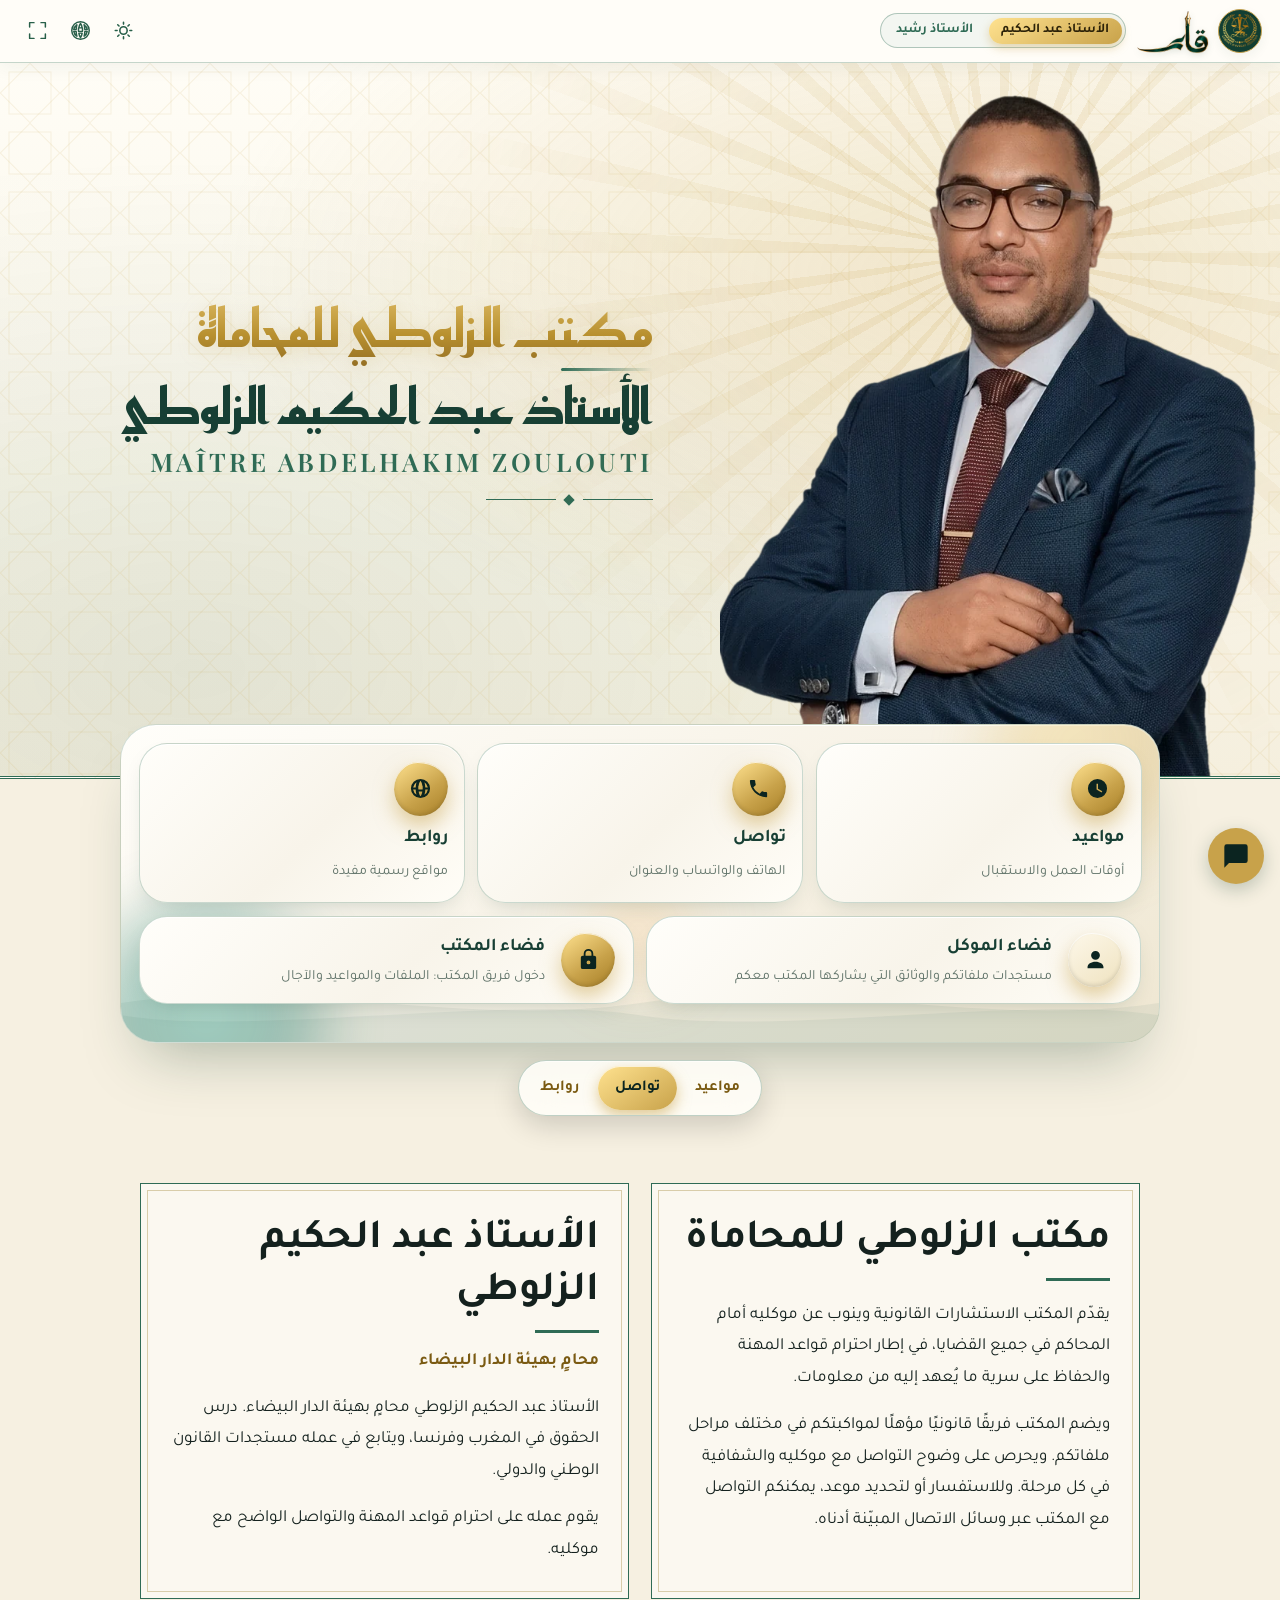
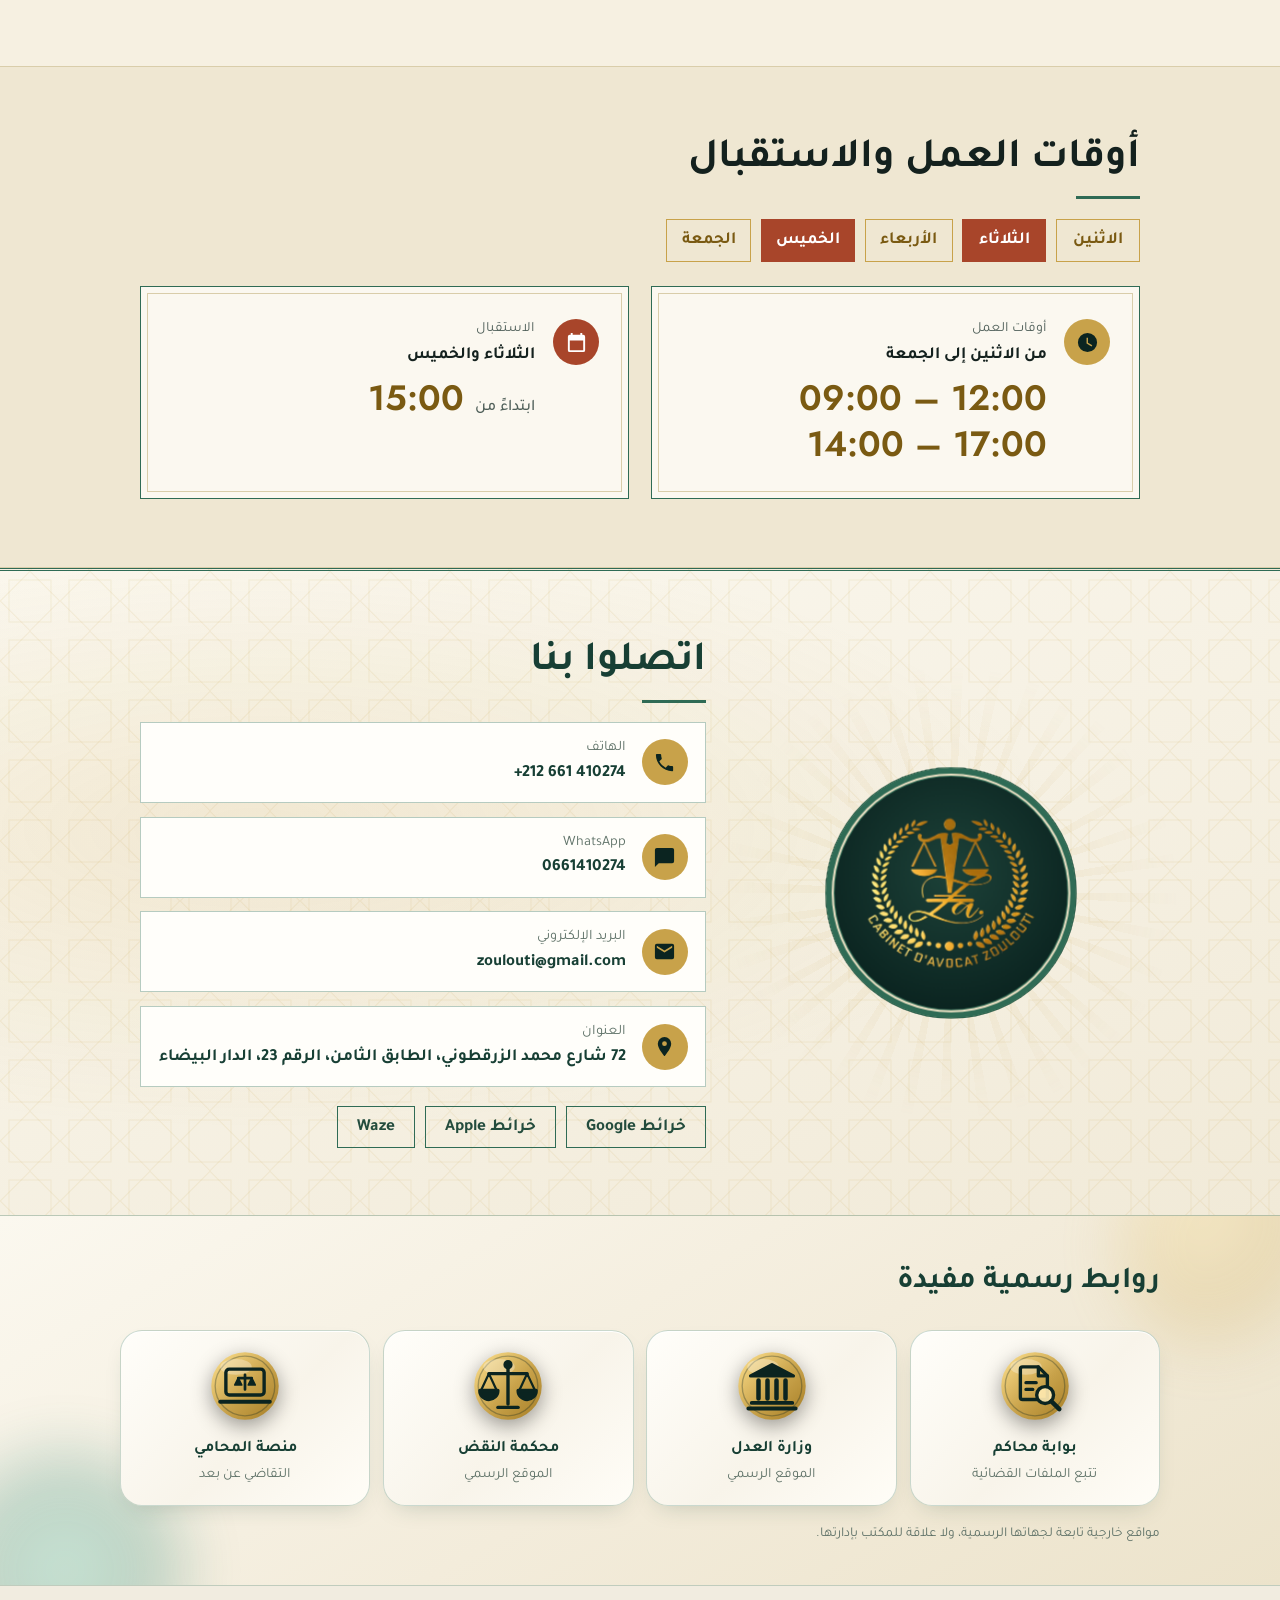
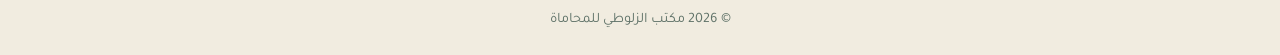
==== commit 687e8a90: "Refresh public homepage stylesheet cache for ivory Qalam logo sizing" ====
--- a/index.html
+++ b/index.html
@@ -462,7 +462,7 @@
 </style>
 <link rel="stylesheet" href="header-controls.css?v=20261029">
 <script src="header-controls.js?v=20261029" defer></script>
-<link rel="stylesheet" href="brand-theme.css?v=20261029h"><script defer src="brand-theme.js?v=20261029h"></script></head>
+<link rel="stylesheet" href="brand-theme.css?v=20261029-public-ivory-5pct"><script defer src="brand-theme.js?v=20261029h"></script></head>
 <body>
 <noscript><main style="font-family:sans-serif;max-width:640px;margin:2rem auto;padding:1rem;line-height:1.9"><h1>مكتب الزلوطي للمحاماة</h1><p>الأستاذ عبد الحكيم الزلوطي، محامٍ بهيئة الدار البيضاء. استشارات قانونية وتمثيل أمام المحاكم.</p><p>العنوان: 72 شارع محمد الزرقطوني، الطابق الثامن، رقم 23، الدار البيضاء.</p><p>الهاتف: <a href="tel:+212661410274">0661410274</a> | البريد: <a href="mailto:zoulouti@gmail.com">zoulouti@gmail.com</a></p><p>أوقات العمل: من الاثنين إلى الجمعة، 09:00 – 12:00 و14:00 – 17:00. الاستقبال: الثلاثاء والخميس ابتداءً من 15:00.</p><p lang="fr">Cabinet d'avocats Zoulouti, Maître Abdelhakim Zoulouti, avocat au Barreau de Casablanca : consultations juridiques et représentation devant les juridictions.</p><p lang="en">Zoulouti Law Office, Casablanca: legal consultations and representation before the courts.</p></main></noscript>
 
--- a/header-controls.css
+++ b/header-controls.css
@@ -17,3 +17,9 @@
 .bar .av-header-tools :is(button.av-header-icon,a.av-header-icon,.lang>.lbtn){color:inherit!important}
 @media(max-width:400px){.bar .qwm{width:88px;height:42px}.bar .av-header-tools{gap:1px}}
 @media print{.av-header-tools{display:none!important}}
+
+/* No language or fullscreen buttons in phone-sized headers. */
+@media(max-width:767px){
+ .bar .av-header-tools .avocat-fullscreen,.bar .av-header-tools .lang,
+ .bar .av-header-tools .brand-language{display:none!important}
+}
--- a/brand-theme.css
+++ b/brand-theme.css
@@ -71,3 +71,44 @@
 html.lat .bar[data-brand-type=office] .av-brand-lockup .zbrand img.zlogo{width:102.6px!important;max-width:102.6px!important;height:auto!important}
 html[lang=ar]:not(.lt):not([data-theme=light]) .bar[data-brand-type=home] .av-brand-lockup .qwm img.qw-ad{height:33.6px!important;max-width:76.608px!important;width:auto!important}
 @media(max-width:420px){html[lang=ar].lt .bar[data-brand-type=office] .av-brand-lockup .zbrand img.zlogo.zl-l,html[lang=ar][data-theme=light] .bar[data-brand-type=office] .av-brand-lockup .zbrand img.zlogo.zl-l{width:58.08px!important;max-width:58.08px!important}html.lat .bar[data-brand-type=office] .av-brand-lockup .zbrand img.zlogo{width:79.2px!important;max-width:79.2px!important}html[lang=ar]:not(.lt):not([data-theme=light]) .bar[data-brand-type=home] .av-brand-lockup .qwm img.qw-ad{height:29.568px!important;max-width:59.136px!important}}
+
+/* Ivory Arabic Qalam wordmark: Additional 5% reduction for public home-page ivory Arabic wordmark only; office unchanged. */
+html[lang=ar]:not(.lt):not([data-theme=light]) .bar[data-brand-type=home] .av-brand-lockup .qwm img.qw-ad{
+  height:44.408376012px!important;max-width:101.25109730736px!important;width:auto!important;
+}
+html[lang=ar]:not(.lt):not([data-theme=light]) .bar[data-brand-type=office] .av-brand-lockup .zbrand img.zlogo.zl-d{
+  width:111.02094003px!important;max-width:111.02094003px!important;height:auto!important;
+}
+@media(max-width:420px){
+  html[lang=ar]:not(.lt):not([data-theme=light]) .bar[data-brand-type=home] .av-brand-lockup .qwm img.qw-ad{
+    height:39.07937089056px!important;max-width:78.15874178112px!important;
+  }
+  html[lang=ar]:not(.lt):not([data-theme=light]) .bar[data-brand-type=office] .av-brand-lockup .zbrand img.zlogo.zl-d{
+    width:85.70037476px!important;max-width:85.70037476px!important;
+  }
+}
+
+/* Public home pages only: green Arabic wordmark 5% smaller (44px -> 41.8px).
+   Office wordmarks keep their earlier original dark/light sizes. */
+html[lang=ar].lt .bar[data-brand-type=home] .av-brand-lockup img.qw-al,
+html[lang=ar][data-theme=light] .bar[data-brand-type=home] .av-brand-lockup img.qw-al{
+  height:41.8px!important;width:auto!important;max-width:none!important;
+}
+/* Restore the office light-green Arabic artwork to its size before the home-page changes. */
+html[lang=ar].lt .bar[data-brand-type=office] .av-brand-lockup img.zlogo.zl-l,
+html[lang=ar][data-theme=light] .bar[data-brand-type=office] .av-brand-lockup img.zlogo.zl-l{
+  width:75.24px!important;max-width:75.24px!important;height:auto!important;max-height:none!important;
+}
+@media(max-width:420px){
+ html[lang=ar].lt .bar[data-brand-type=office] .av-brand-lockup img.zlogo.zl-l,
+ html[lang=ar][data-theme=light] .bar[data-brand-type=office] .av-brand-lockup img.zlogo.zl-l{
+  width:58.08px!important;max-width:58.08px!important;height:auto!important;
+ }
+}
+/* Mobile headers: retain theme/navigation, hide language and fullscreen controls. */
+@media(max-width:767px){
+ .bar .brand-tools .brand-language,.bar .brand-tools .avocat-fullscreen,
+ .bar .av-header-tools .avocat-fullscreen,.bar .av-header-tools .lang,
+ .bar .brand-tools .lang,.bar .brand-tools>button[title*="Fullscreen"],
+ .bar .brand-tools>button[title*="الشاشة"]{display:none!important}
+}
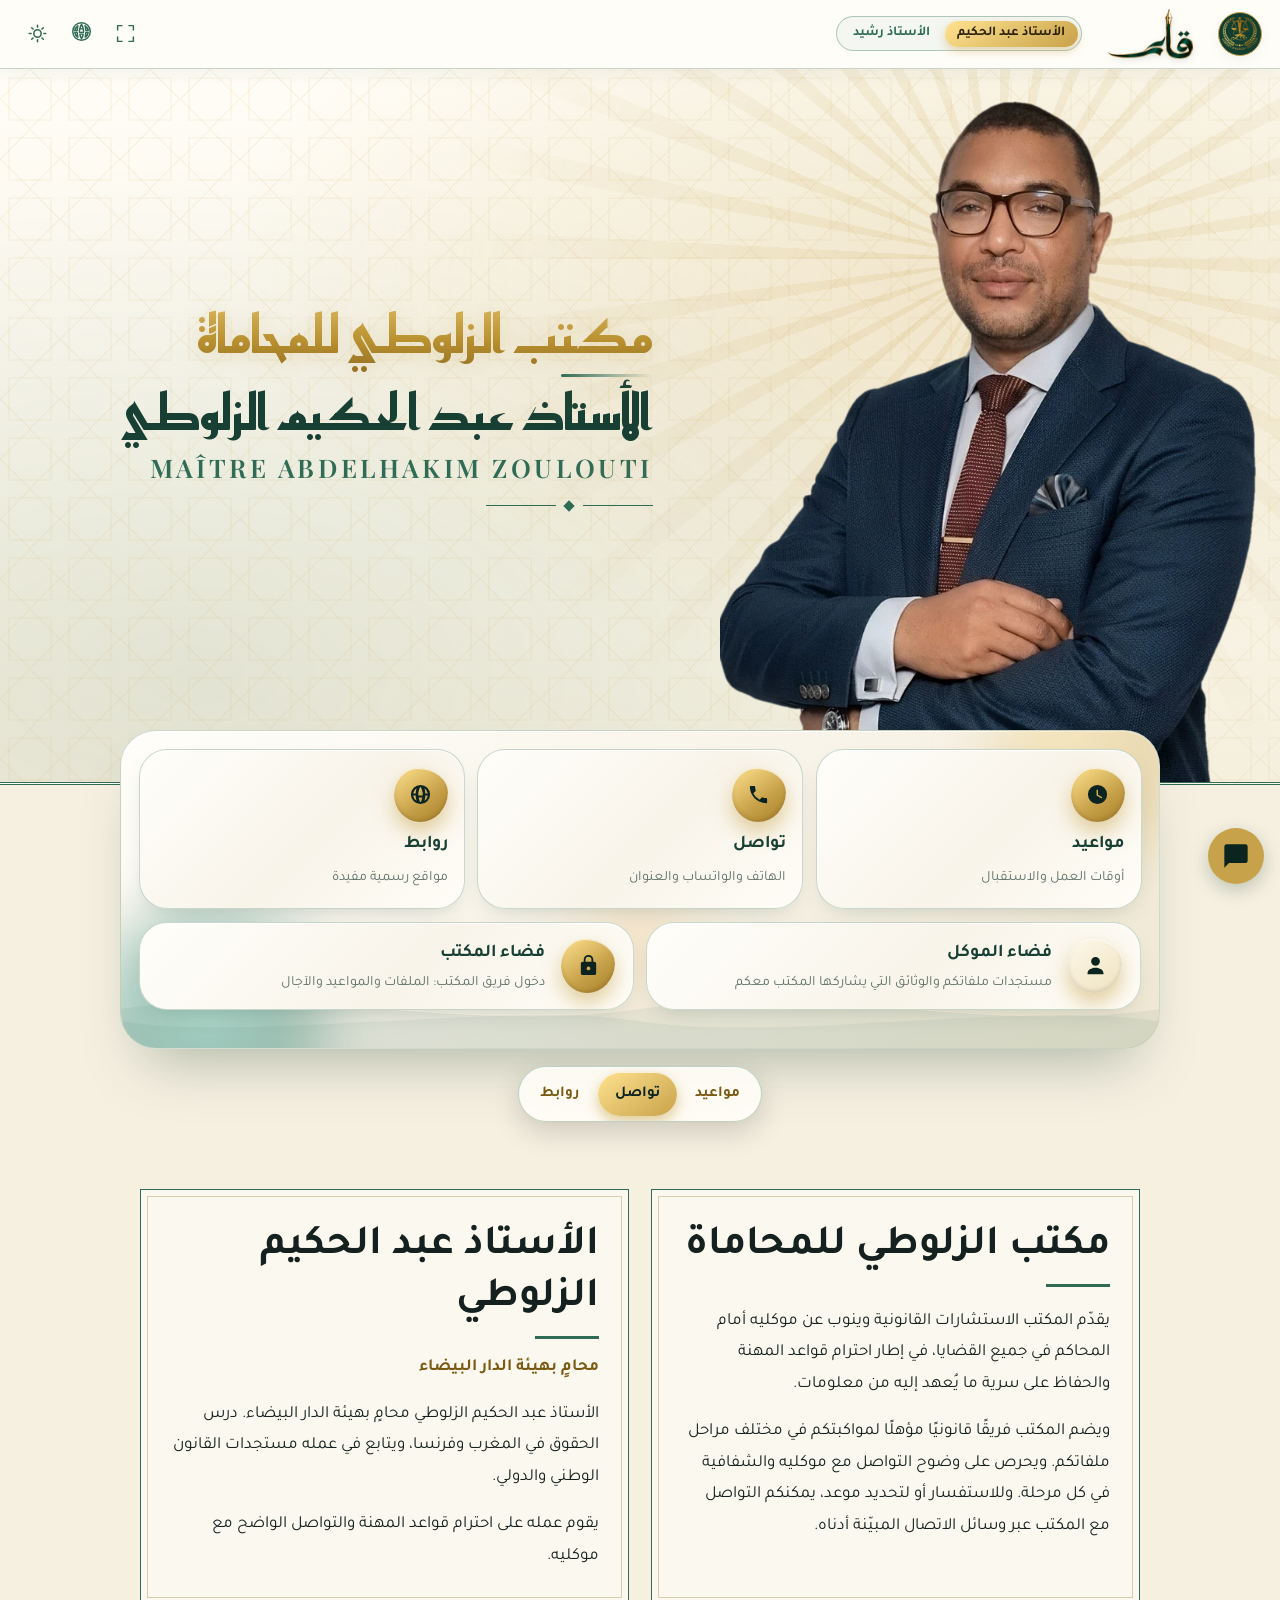
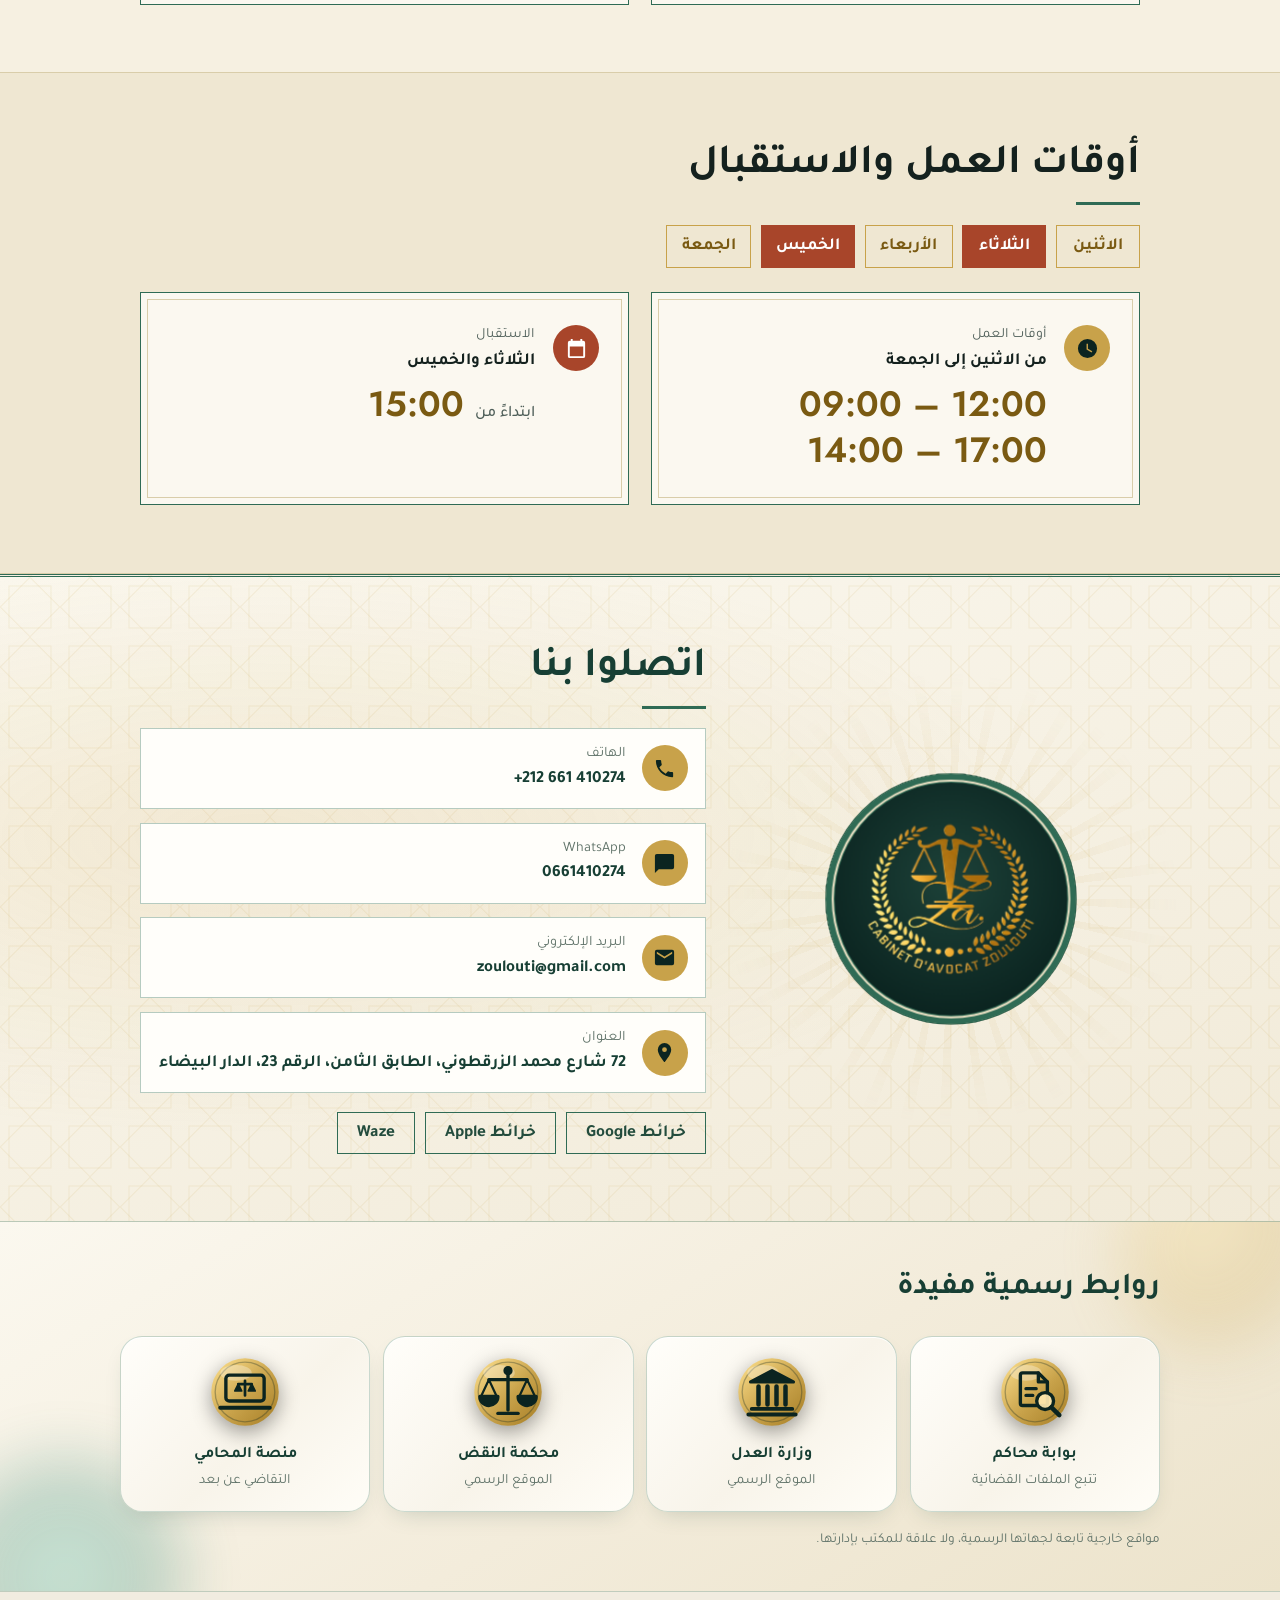
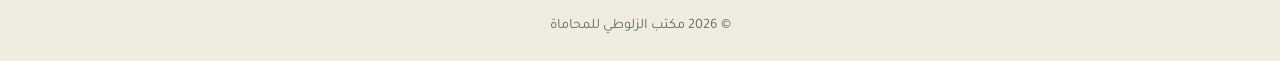
==== commit cbfc99c2: "Bust mobile stylesheet cache for preview" ====
--- a/index.html
+++ b/index.html
@@ -462,7 +462,7 @@
 </style>
 <link rel="stylesheet" href="header-controls.css?v=20261029">
 <script src="header-controls.js?v=20261029" defer></script>
-<link rel="stylesheet" href="brand-theme.css?v=20261029-public-ivory-5pct"><script defer src="brand-theme.js?v=20261029h"></script></head>
+<link rel="stylesheet" href="brand-theme.css?v=20261029-mobile-redesign-2"><script defer src="brand-theme.js?v=20261029h"></script></head>
 <body>
 <noscript><main style="font-family:sans-serif;max-width:640px;margin:2rem auto;padding:1rem;line-height:1.9"><h1>مكتب الزلوطي للمحاماة</h1><p>الأستاذ عبد الحكيم الزلوطي، محامٍ بهيئة الدار البيضاء. استشارات قانونية وتمثيل أمام المحاكم.</p><p>العنوان: 72 شارع محمد الزرقطوني، الطابق الثامن، رقم 23، الدار البيضاء.</p><p>الهاتف: <a href="tel:+212661410274">0661410274</a> | البريد: <a href="mailto:zoulouti@gmail.com">zoulouti@gmail.com</a></p><p>أوقات العمل: من الاثنين إلى الجمعة، 09:00 – 12:00 و14:00 – 17:00. الاستقبال: الثلاثاء والخميس ابتداءً من 15:00.</p><p lang="fr">Cabinet d'avocats Zoulouti, Maître Abdelhakim Zoulouti, avocat au Barreau de Casablanca : consultations juridiques et représentation devant les juridictions.</p><p lang="en">Zoulouti Law Office, Casablanca: legal consultations and representation before the courts.</p></main></noscript>
 
--- a/brand-theme.css
+++ b/brand-theme.css
@@ -77,14 +77,14 @@
   height:44.408376012px!important;max-width:101.25109730736px!important;width:auto!important;
 }
 html[lang=ar]:not(.lt):not([data-theme=light]) .bar[data-brand-type=office] .av-brand-lockup .zbrand img.zlogo.zl-d{
-  width:111.02094003px!important;max-width:111.02094003px!important;height:auto!important;
+  width:78.336375285168px!important;max-width:78.336375285168px!important;height:auto!important;
 }
 @media(max-width:420px){
   html[lang=ar]:not(.lt):not([data-theme=light]) .bar[data-brand-type=home] .av-brand-lockup .qwm img.qw-ad{
     height:39.07937089056px!important;max-width:78.15874178112px!important;
   }
   html[lang=ar]:not(.lt):not([data-theme=light]) .bar[data-brand-type=office] .av-brand-lockup .zbrand img.zlogo.zl-d{
-    width:85.70037476px!important;max-width:85.70037476px!important;
+    width:60.470184430656px!important;max-width:60.470184430656px!important;
   }
 }
 
@@ -112,3 +112,252 @@
  .bar .brand-tools .lang,.bar .brand-tools>button[title*="Fullscreen"],
  .bar .brand-tools>button[title*="الشاشة"]{display:none!important}
 }
+
+/* Phone only: reduce both ornamental Arabic Qalam wordmarks by 10% from the latest sizes in both office spaces.
+   Public home pages and desktop remain unchanged. */
+@media(max-width:767px){
+ html[lang=ar]:not(.lt):not([data-theme=light]) .bar[data-brand-type=office] .av-brand-lockup .zbrand img.zlogo.zl-d{
+  width:84.900138940641024px!important;max-width:84.900138940641024px!important;height:auto!important;
+ }
+ html[lang=ar].lt .bar[data-brand-type=office] .av-brand-lockup .zbrand img.zlogo.zl-l,
+ html[lang=ar][data-theme=light] .bar[data-brand-type=office] .av-brand-lockup .zbrand img.zlogo.zl-l{
+  width:81.54432px!important;max-width:81.54432px!important;height:auto!important;
+ }
+}
+
+/* Office-only phone layout: settings and emblem at opposite ends, compact full-width dock. */
+@media(max-width:767px){
+ .bar[data-brand-type=office] .av-header-tools .avocat-fullscreen,
+ .bar[data-brand-type=office] .av-header-tools .av-theme,
+ .bar[data-brand-type=office] .brand-tools .brand-language,
+ .bar[data-brand-type=office] .brand-tools .avocat-fullscreen{display:none!important}
+ .bar[data-brand-type=office] .zsetb{display:grid!important;order:10!important;margin-inline-start:auto!important}
+ .bar[data-brand-type=office] .av-round-emblem{order:-10!important}
+ .zbot{inset:auto 0 0 0!important;width:100%!important;max-width:none!important;margin:0!important;border-radius:0!important;padding:.12rem .15rem calc(.12rem + env(safe-area-inset-bottom,0px))!important;gap:0!important}
+ .zbot button{min-height:47px!important;padding:.2rem .02rem!important;border-radius:8px!important;font-size:.65rem!important}
+ .zbot button[aria-selected=true]{border-radius:8px!important}
+ .zbot.hide{transform:translateY(calc(100% + 16px))!important}
+}
+
+@media(max-width:767px){.zbot.av-scroll-hidden{transform:translateY(calc(100% + 16px))!important}}
+
+/* Phone office settings: match the reference screenshot's round hamburger button at the opposite end from the emblem. */
+@media(max-width:767px){
+ .bar[data-brand-type=office] .av-brand-lockup{order:0!important}
+ .bar[data-brand-type=office] .av-header-tools{order:2!important}
+ .bar[data-brand-type=office] .av-header-tools .av-round-emblem{display:none!important}
+ .bar[data-brand-type=office] .av-brand-lockup .av-round-emblem{order:0!important}
+ .bar[data-brand-type=office] .zsetb{
+  display:grid!important;place-items:center!important;flex:none!important;
+  width:44px!important;height:44px!important;min-width:44px!important;
+  border-radius:50%!important;border:1px solid rgba(190,160,87,.42)!important;
+  background:rgba(255,255,255,.065)!important;color:#e7c777!important;
+  padding:0!important;margin:0!important;box-shadow:none!important;
+ }
+ .bar[data-brand-type=office] .zsetb svg{width:25px!important;height:25px!important;stroke:currentColor!important;stroke-width:2!important}
+ html.lt .bar[data-brand-type=office] .zsetb,
+ html[data-theme=light] .bar[data-brand-type=office] .zsetb{
+  color:#234e3f!important;background:#edf4ef!important;border-color:#dbe5de!important;
+ }
+}
+
+/* Office spaces on phones only: remove theme-switch and fullscreen icons, including legacy variants. */
+@media(max-width:767px){
+ .bar[data-brand-type=office] :is(.av-theme,.avocat-fullscreen,#avocat-fullscreen,.thb,#thb,.hglobe[data-action="theme"],button[title="ملء الشاشة"],button[title="Plein écran"],button[title="Fullscreen"]){display:none!important}
+}
+
+/* Mobile office spaces only: keep badge beside the Qalam wordmark,
+   place settings at the opposite edge, and remove auxiliary header actions. */
+@media screen and (max-width:767px){
+ body:has(.bar[data-brand-type=office]) .bar[data-brand-type=office]{
+  display:flex!important;align-items:center!important;width:100%;
+ }
+ .bar[data-brand-type=office] .av-brand-lockup{
+  display:flex!important;align-items:center!important;gap:8px!important;
+  margin-inline-end:auto!important;flex:0 1 auto!important;min-width:0;
+ }
+ .bar[data-brand-type=office] .av-brand-lockup .av-round-emblem{
+  display:grid!important;position:relative!important;order:0!important;
+  flex-shrink:0!important;
+ }
+ .bar[data-brand-type=office] .av-brand-lockup .zbrand{order:1!important}
+ .bar[data-brand-type=office] .av-header-tools,
+ .bar[data-brand-type=office] .brand-tools{
+  margin-inline-start:auto!important;flex:0 0 auto!important;
+ }
+ .bar[data-brand-type=office] :is(.av-return,.av-theme,.avocat-fullscreen,#avocat-fullscreen,.brand-language,.thb,#thb,a.hb){
+  display:none!important;
+ }
+ .bar[data-brand-type=office] .zsetb{display:grid!important;order:99!important}
+ .bar[data-brand-type=office] .av-header-tools .av-office-emblem:not(.av-brand-lockup .av-office-emblem){display:none!important}
+ body:has(.bar[data-brand-type=office]) .zbot{
+  width:100%!important;max-width:none!important;left:0!important;right:0!important;
+  border-radius:0!important;min-height:56px!important;
+  padding:.28rem .2rem calc(.28rem + env(safe-area-inset-bottom,0px))!important;
+  transition:transform .24s ease,opacity .24s ease!important;
+ }
+ body:has(.bar[data-brand-type=office]) .zbot.av-scroll-hidden{
+  transform:translateY(calc(100% + 18px))!important;pointer-events:none!important;
+ }
+ html[lang=fr] .bar[data-brand-type=office].av-office-scrolled,
+ html[lang=en] .bar[data-brand-type=office].av-office-scrolled,
+ html[dir=ltr] .bar[data-brand-type=office].av-office-scrolled{
+  background:transparent!important;background-color:transparent!important;
+  box-shadow:none!important;backdrop-filter:none!important;-webkit-backdrop-filter:none!important;
+ }
+}
+
+/* Mobile office: scroll direction takes precedence over the legacy tabs.hide state. */
+@media screen and (max-width:767px){
+ body:has(.bar[data-brand-type=office]) .zbot.hide:not(.av-scroll-hidden){
+  transform:translateY(0)!important;
+ }
+ body:has(.bar[data-brand-type=office]) .zbot.av-scroll-hidden,
+ body:has(.bar[data-brand-type=office]) .zbot.hide.av-scroll-hidden{
+  transform:translateY(calc(100% + 18px))!important;
+ }
+ html[dir=ltr] body .bar[data-brand-type=office].av-office-scrolled,
+ html.lat body .bar[data-brand-type=office].av-office-scrolled{
+  background:transparent!important;background-image:none!important;
+  box-shadow:none!important;backdrop-filter:none!important;-webkit-backdrop-filter:none!important;
+ }
+ .bar[data-brand-type=office] .av-header-tools .zsetb{
+  display:grid!important;visibility:visible!important;opacity:1!important;
+ }
+}
+
+/* Mobile office controls: strict phone-only overrides (2026-10-29). */
+@media screen and (max-width:767px){
+ .bar[data-brand-type=office] :is(.av-theme,.avocat-fullscreen,#avocat-fullscreen,.brand-tools>button[title*="Fullscreen"],.brand-tools>button[title*="الشاشة"],.brand-tools>button[title*="المظهر"]){display:none!important}
+ .bar[data-brand-type=office] .av-brand-lockup{margin-inline-end:auto!important}
+ .bar[data-brand-type=office] .av-header-tools{margin-inline-start:auto!important}
+ body:has(.bar[data-brand-type=office]) .zbot{position:fixed!important;inset:auto 0 0 0!important;width:100%!important;max-width:100%!important;border-radius:0!important;min-height:64px!important;box-sizing:border-box!important}
+ body:has(.bar[data-brand-type=office]) .zbot.av-scroll-hidden{transform:translateY(calc(100% + 20px))!important;pointer-events:none!important}
+}
+
+
+/* Phone-only responsive polish: desktop/tablet layout intentionally untouched. */
+@media screen and (max-width:767px){
+  html{scroll-padding-top:5.5rem}
+  body{overflow-x:clip}
+  .bar{gap:.4rem!important;padding-inline:.65rem!important}
+  .bar .av-brand-lockup{min-width:0!important;max-width:calc(100% - 100px)!important}
+  .bar .av-brand-lockup :is(.qwm,.zbrand){min-width:0!important}
+  .bar .av-brand-lockup :is(.qwm img,.zbrand img,.zlogo){max-width:clamp(58px,22vw,88px)!important}
+  .bar .av-header-tools{gap:0!important}
+  .bar .av-header-tools :is(button,a){touch-action:manipulation;-webkit-tap-highlight-color:transparent}
+  .zbot{padding-left:max(.35rem,env(safe-area-inset-left,0px))!important;padding-right:max(.35rem,env(safe-area-inset-right,0px))!important}
+  .zbot :is(a,button,[role=button]){min-width:0;touch-action:manipulation;-webkit-tap-highlight-color:transparent}
+  main,main section,section{min-width:0}
+  img,video,iframe,canvas,svg{max-width:100%}
+  input,select,textarea,button{font:inherit}
+  input,select,textarea{max-width:100%;font-size:16px!important}
+  textarea{resize:vertical}
+  :is(button,a,[role=button],input[type=checkbox],input[type=radio]){-webkit-tap-highlight-color:transparent}
+  :focus-visible{scroll-margin-block:6rem}
+}
+@media screen and (max-width:420px){
+  .bar{padding-inline:.5rem!important;gap:.3rem!important}
+  .bar .av-brand-lockup{gap:6px!important;max-width:calc(100% - 88px)!important}
+  .bar .av-brand-lockup .av-round-emblem{width:38px!important;height:38px!important;min-width:38px!important;min-height:38px!important;flex-basis:38px!important}
+  .bar .av-header-tools :is(button.av-header-icon,a.av-header-icon,.lang>.lbtn){width:36px!important;height:40px!important;min-width:36px!important;flex-basis:36px!important}
+  body:has(.bar[data-brand-type=office]) .zbot{min-height:60px!important;padding-bottom:calc(.35rem + env(safe-area-inset-bottom,0px))!important}
+}
+@media screen and (max-width:767px) and (prefers-reduced-motion:reduce){
+  *,*::before,*::after{scroll-behavior:auto!important;animation-duration:.01ms!important;animation-iteration-count:1!important;transition-duration:.01ms!important}
+}
+
+
+/* MOBILE-FIRST REDESIGN — public landing page and office pages; desktop unaffected. */
+@media screen and (max-width:767px){
+  body{padding-bottom:env(safe-area-inset-bottom,0px)}
+  body:not(:has(.bar[data-brand-type=office])) .bar{
+    position:sticky!important;top:0!important;z-index:100!important;
+    min-height:58px!important;box-sizing:border-box!important;
+    padding:calc(env(safe-area-inset-top,0px) + .45rem) .65rem .45rem!important;
+    gap:.4rem!important;
+    background:color-mix(in srgb,var(--green,#103c30) 94%,transparent)!important;
+    box-shadow:0 5px 22px rgba(0,0,0,.13)!important;
+  }
+  body:not(:has(.bar[data-brand-type=office])) .bar .who{
+    order:10!important;flex:1 0 100%!important;justify-content:stretch!important;
+    display:flex!important;gap:.25rem!important;margin:.15rem 0 0!important;
+  }
+  body:not(:has(.bar[data-brand-type=office])) .bar .who a{
+    flex:1 1 0!important;text-align:center!important;min-width:0!important;
+    padding:.48rem .35rem!important;font-size:.78rem!important;
+  }
+  body:not(:has(.bar[data-brand-type=office])) .bar .sp{display:none!important}
+  body:not(:has(.bar[data-brand-type=office])) .hero{
+    padding:1.35rem 1rem 0!important;
+    background-image:radial-gradient(ellipse at 50% 12%,rgba(200,162,74,.2),transparent 58%),linear-gradient(155deg,#123f32 0%,#092a23 72%,#071e1a 100%)!important;
+  }
+  body:not(:has(.bar[data-brand-type=office])) .hin{
+    display:flex!important;flex-direction:column!important;align-items:stretch!important;
+    gap:.65rem!important;max-width:560px!important;
+  }
+  body:not(:has(.bar[data-brand-type=office])) .hero .txt{
+    position:relative!important;z-index:2!important;text-align:center!important;
+    padding:.35rem .15rem 0!important;
+  }
+  body:not(:has(.bar[data-brand-type=office])) .hero .firm{font-size:.88rem!important;letter-spacing:.02em}
+  body:not(:has(.bar[data-brand-type=office])) .hero .name-ar{
+    font-size:clamp(1.9rem,8vw,2.8rem)!important;line-height:1.35!important;
+    text-wrap:balance!important;
+  }
+  body:not(:has(.bar[data-brand-type=office])) .hero h1{
+    font-size:clamp(1rem,4.4vw,1.3rem)!important;margin:.45rem 0!important;
+  }
+  body:not(:has(.bar[data-brand-type=office])) .hero .orn{margin:.6rem auto!important;max-width:190px}
+  body:not(:has(.bar[data-brand-type=office])) .hero .fig{
+    width:min(100%,390px)!important;margin:.1rem auto 0!important;
+    max-height:42vh!important;overflow:hidden!important;
+    -webkit-mask-image:linear-gradient(#000 0%,#000 82%,transparent 100%);
+    mask-image:linear-gradient(#000 0%,#000 82%,transparent 100%);
+  }
+  body:not(:has(.bar[data-brand-type=office])) .sec{
+    padding:2.6rem 1rem!important;scroll-margin-top:5rem!important;
+  }
+  body:not(:has(.bar[data-brand-type=office])) h2{
+    font-size:clamp(1.55rem,6vw,2rem)!important;line-height:1.35!important;
+    margin-bottom:1rem!important;
+  }
+  body:not(:has(.bar[data-brand-type=office])) .cards,
+  body:not(:has(.bar[data-brand-type=office])) .hgrid,
+  body:not(:has(.bar[data-brand-type=office])) .portals{
+    grid-template-columns:minmax(0,1fr)!important;gap:.85rem!important;
+  }
+  body:not(:has(.bar[data-brand-type=office])) .card,
+  body:not(:has(.bar[data-brand-type=office])) .pt{
+    min-width:0!important;box-sizing:border-box!important;
+    border-radius:16px!important;padding:1.25rem 1.05rem!important;
+    box-shadow:0 8px 24px rgba(14,45,33,.07)!important;
+  }
+  body:not(:has(.bar[data-brand-type=office])) .card::before,
+  body:not(:has(.bar[data-brand-type=office])) .pt::before{pointer-events:none}
+  body:not(:has(.bar[data-brand-type=office])) .cta{
+    display:grid!important;grid-template-columns:1fr!important;gap:.65rem!important;
+  }
+  body:not(:has(.bar[data-brand-type=office])) .cta :is(a,button){
+    width:100%!important;min-height:48px!important;box-sizing:border-box!important;
+    justify-content:center!important;border-radius:12px!important;
+  }
+  body:not(:has(.bar[data-brand-type=office])) :is(.btn,a.button,button.button){
+    min-height:44px;
+  }
+  body:not(:has(.bar[data-brand-type=office])) .week{gap:.4rem!important}
+  body:not(:has(.bar[data-brand-type=office])) .week span{
+    flex:1 1 calc(33.333% - .4rem)!important;min-width:0!important;
+    box-sizing:border-box!important;padding:.55rem .35rem!important;
+  }
+  body:not(:has(.bar[data-brand-type=office])) :is(input,select,textarea){
+    width:100%;max-width:100%;min-width:0;box-sizing:border-box;font-size:16px!important;
+  }
+  body:not(:has(.bar[data-brand-type=office])) :is(img,video,iframe,canvas){max-width:100%;height:auto}
+}
+@media screen and (max-width:380px){
+  body:not(:has(.bar[data-brand-type=office])) .bar .qwm{width:78px!important;flex:0 0 78px!important}
+  body:not(:has(.bar[data-brand-type=office])) .bar .bemb{width:38px!important;height:38px!important;flex-basis:38px!important}
+  body:not(:has(.bar[data-brand-type=office])) .hero{padding-inline:.8rem!important}
+  body:not(:has(.bar[data-brand-type=office])) .sec{padding-inline:.8rem!important}
+}
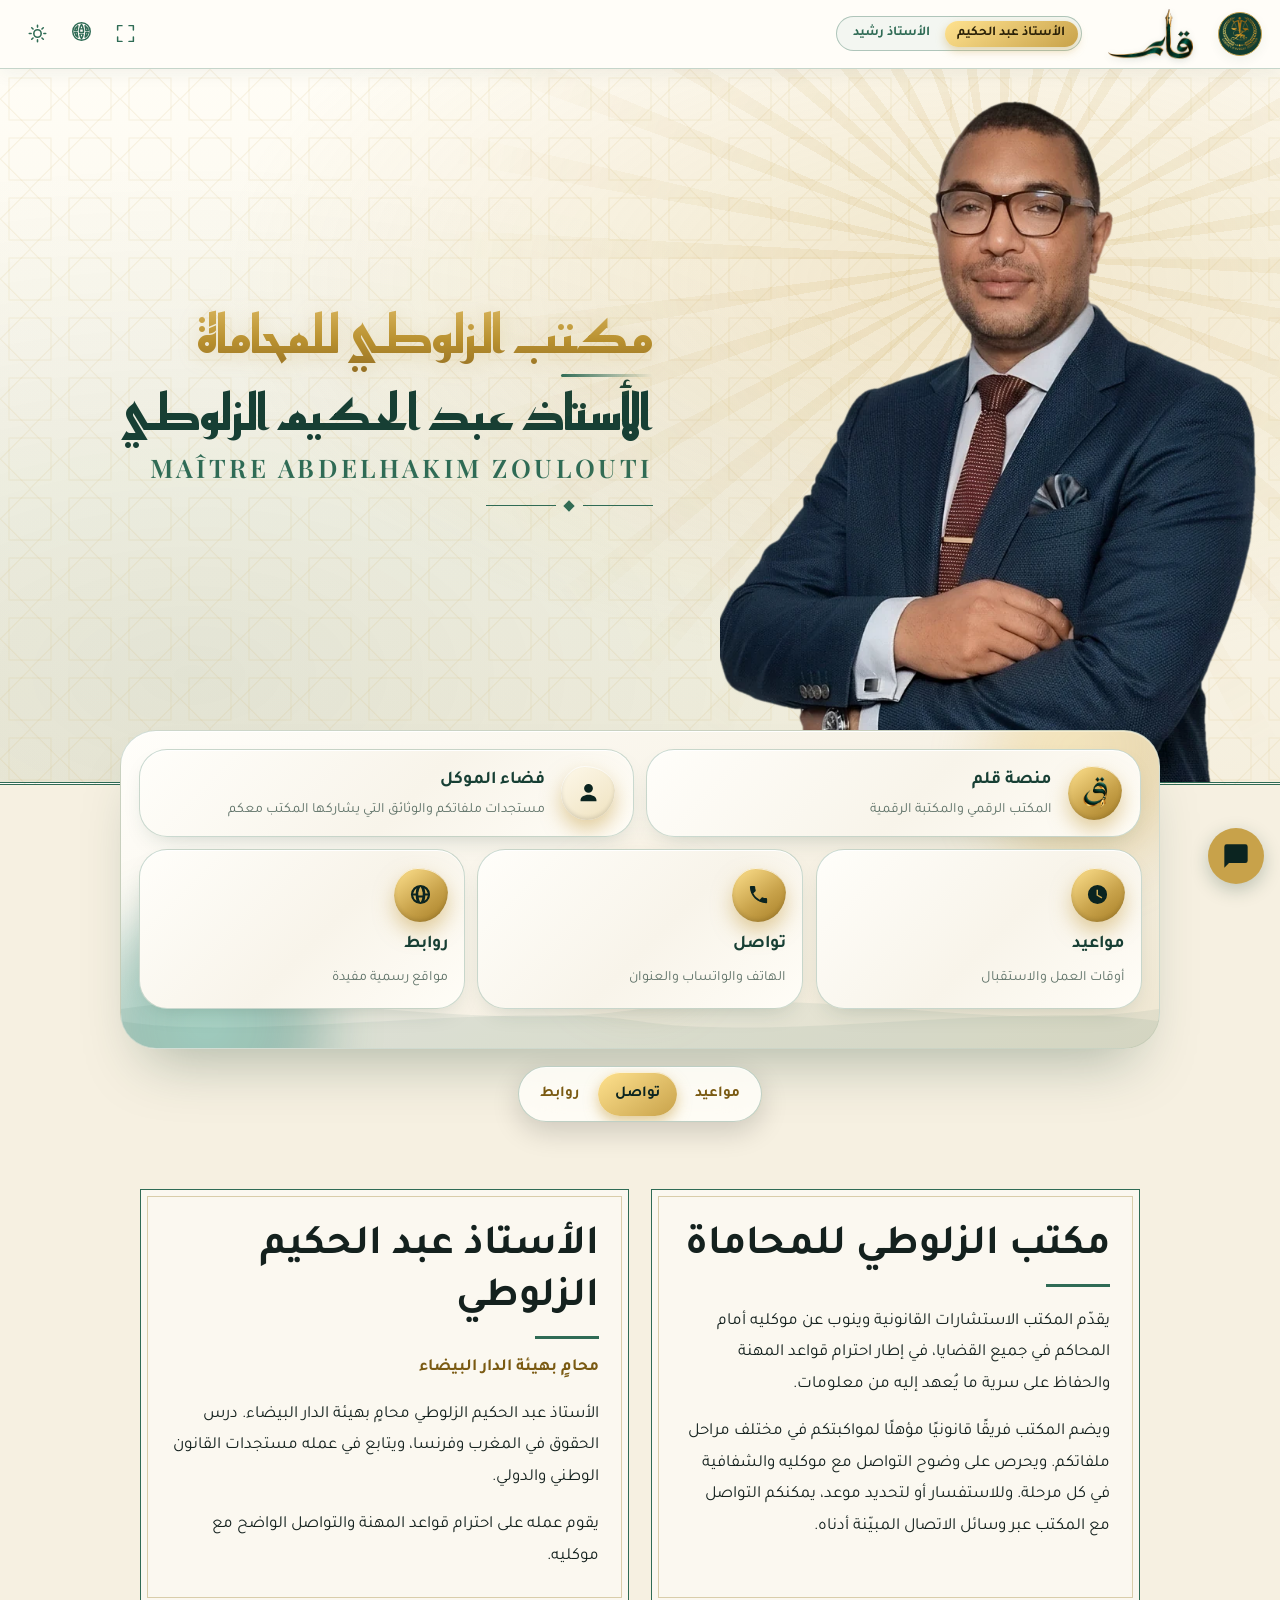
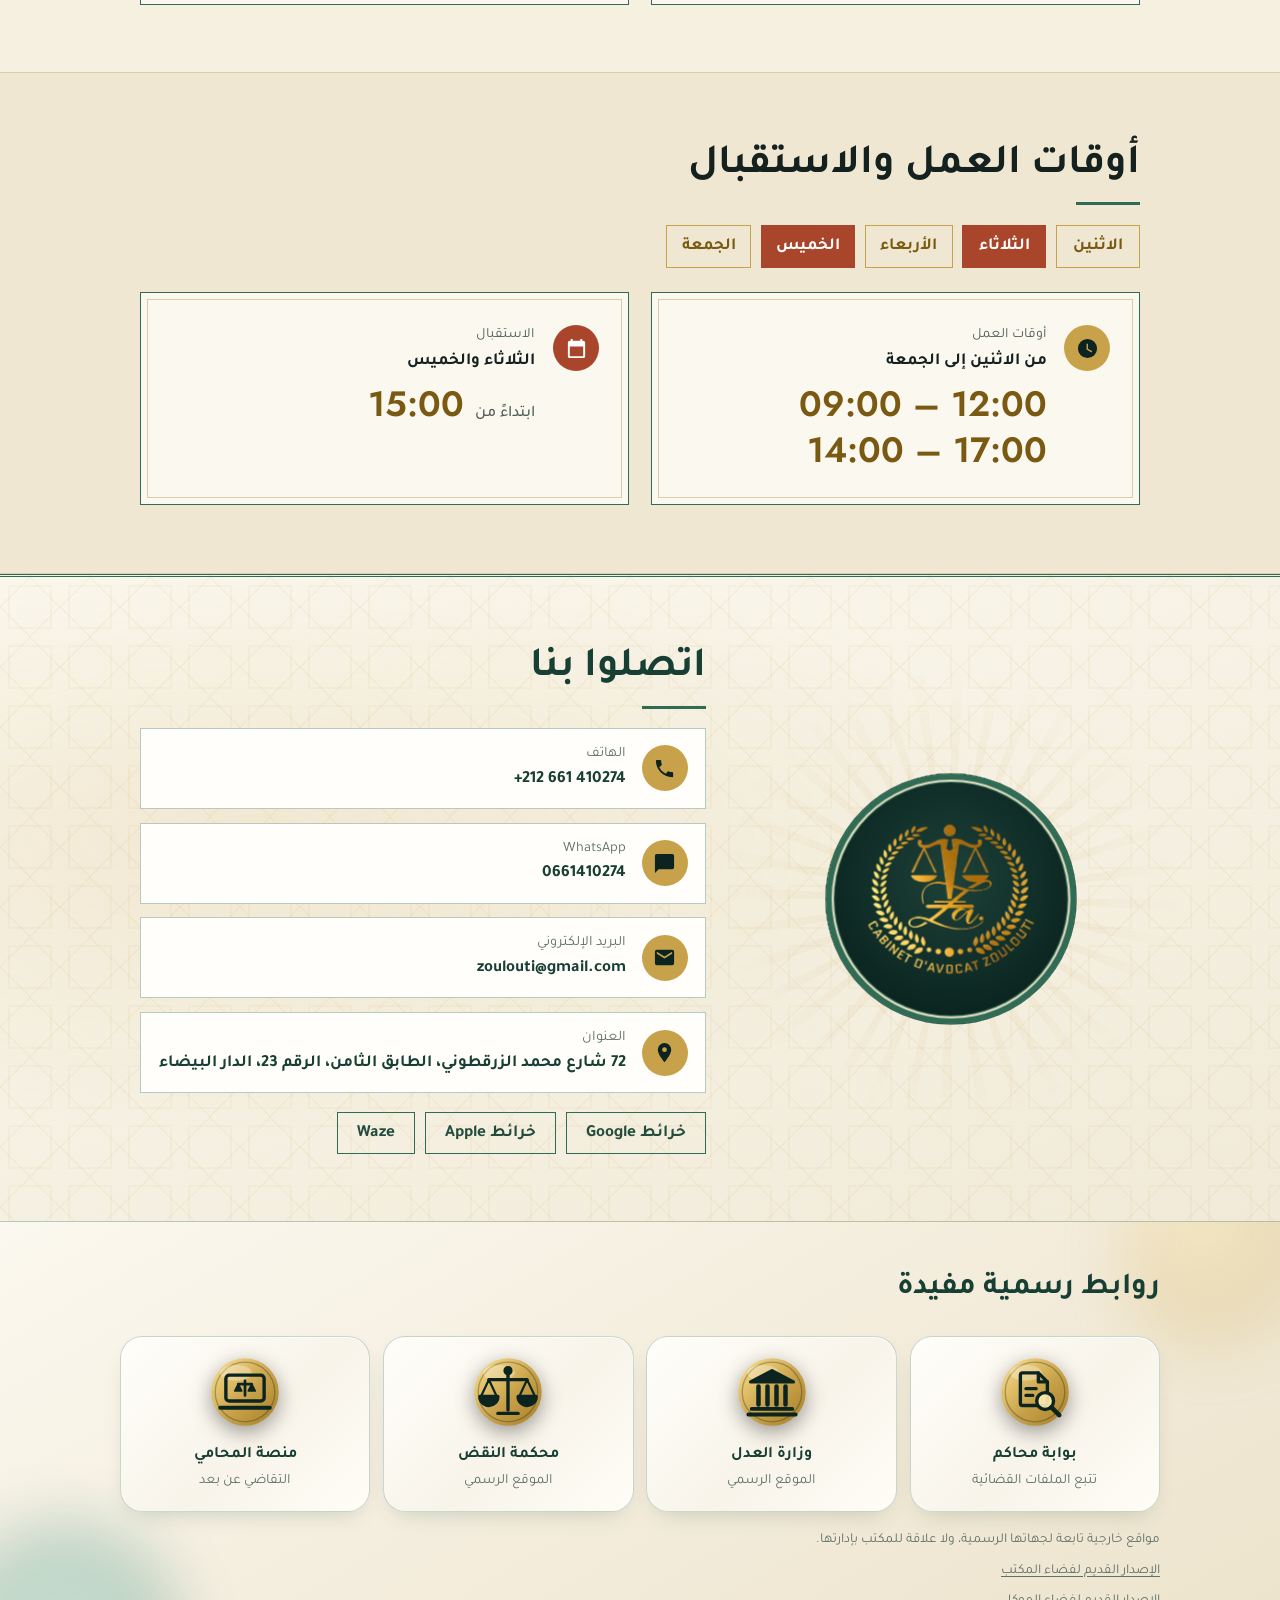
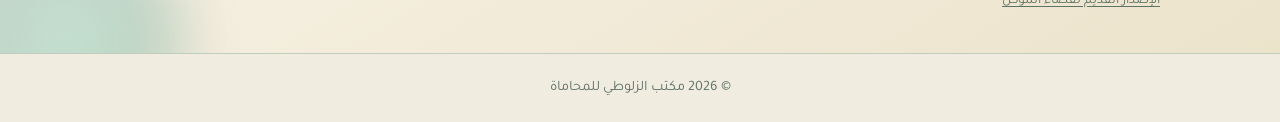
==== commit 18b782f8: "Link both lawyer homepages to the Qalam platform and client portal" ====
--- a/index.html
+++ b/index.html
@@ -298,6 +298,8 @@
 .xb:hover .em,.xb:focus-visible .em{transform:rotate(-7deg) scale(1.08)}
 .xt{display:grid;gap:.1rem;min-width:0}.xt b{font-size:1rem;color:#fff}.xt small{color:rgba(246,241,226,.78);line-height:1.4;font-weight:400}
 .xn{margin:1rem 0 0;color:rgba(246,241,226,.7);font-size:.85rem}
+.xl .legacy-link{margin-top:.35rem}.xl .legacy-link a{color:inherit;font:inherit;text-decoration:underline;text-underline-offset:.2em}
+.pti .ic img{object-fit:contain}
 @media(min-width:860px){.xg{grid-template-columns:repeat(4,1fr)}.xb{flex-direction:column;text-align:center;padding:1.2rem .9rem}.xi{width:72px;height:72px}}
 @media(prefers-reduced-motion:reduce){.xb,.xi .em{transition:none}}
 html:not(.staff) .tools-only{display:none!important}
@@ -353,7 +355,7 @@
 
 .cdrow{display:grid;gap:.25rem;padding:.6rem .85rem;border-radius:16px;border:1px solid rgba(200,162,74,.45);background:rgba(200,162,74,.06)}.cdh{display:flex;align-items:center;gap:.6rem;flex-wrap:wrap}.cdc{font:700 1.05rem "Jost",ui-monospace,Menlo,monospace;direction:ltr;color:var(--gt,#7a5a12)}td.cdc{white-space:nowrap;font-size:.95rem}.cdall{margin-top:1rem!important}
 
-/* the tiles: three small ones (مواعيد، تواصل، روابط), then فضاء الموكل and فضاء المكتب side by side */
+/* The platform and client portal share the first row. */
 .portals{grid-template-columns:repeat(6,minmax(0,1fr))}
 .portals .pt{grid-column:span 2}
 .portals .pt.wide{grid-column:span 3}
@@ -462,7 +464,7 @@
 </style>
 <link rel="stylesheet" href="header-controls.css?v=20261029">
 <script src="header-controls.js?v=20261029" defer></script>
-<link rel="stylesheet" href="brand-theme.css?v=20261029-mobile-redesign-2"><script defer src="brand-theme.js?v=20261029h"></script></head>
+<link rel="stylesheet" href="brand-theme.css?v=20261029-public-ivory-5pct"><script defer src="brand-theme.js?v=20261029h"></script></head>
 <body>
 <noscript><main style="font-family:sans-serif;max-width:640px;margin:2rem auto;padding:1rem;line-height:1.9"><h1>مكتب الزلوطي للمحاماة</h1><p>الأستاذ عبد الحكيم الزلوطي، محامٍ بهيئة الدار البيضاء. استشارات قانونية وتمثيل أمام المحاكم.</p><p>العنوان: 72 شارع محمد الزرقطوني، الطابق الثامن، رقم 23، الدار البيضاء.</p><p>الهاتف: <a href="tel:+212661410274">0661410274</a> | البريد: <a href="mailto:zoulouti@gmail.com">zoulouti@gmail.com</a></p><p>أوقات العمل: من الاثنين إلى الجمعة، 09:00 – 12:00 و14:00 – 17:00. الاستقبال: الثلاثاء والخميس ابتداءً من 15:00.</p><p lang="fr">Cabinet d'avocats Zoulouti, Maître Abdelhakim Zoulouti, avocat au Barreau de Casablanca : consultations juridiques et représentation devant les juridictions.</p><p lang="en">Zoulouti Law Office, Casablanca: legal consultations and representation before the courts.</p></main></noscript>
 
@@ -519,6 +521,8 @@
   <svg class="wv w1" viewBox="0 0 2400 120" preserveAspectRatio="none" aria-hidden="true"><path d="M0 60C200 20 400 100 600 60C800 20 1000 100 1200 60C1400 20 1600 100 1800 60C2000 20 2200 100 2400 60V120H0Z"/></svg>
   <svg class="wv w2" viewBox="0 0 2400 120" preserveAspectRatio="none" aria-hidden="true"><path d="M0 70C150 110 450 30 600 70C750 110 1050 30 1200 70C1350 110 1650 30 1800 70C1950 110 2250 30 2400 70V120H0Z"/></svg>
   <nav class="portals stagger" aria-label="Portals">
+    <a href="https://qalam-office.onrender.com/?welcome=1" class="pt wide"><span class="pti"><span class="ic"><img src="assets/qalam-q-logo.png" width="34" height="34" alt=""></span><span class="tx"><b data-t="pt5">منصة قلم</b><small data-t="pt5s">المكتب الرقمي والمكتبة الرقمية</small></span></span></a>
+    <a href="https://qalam-office.onrender.com/app/#/portal" class="pt wide cli"><span class="pti"><span class="ic"><svg><use href="#i-user"/></svg></span><span class="tx"><b data-t="pt8">فضاء الموكل</b><small data-t="pt8s">مستجدات ملفاتكم والوثائق التي يشاركها المكتب معكم</small></span></span></a>
     <a href="#hours" class="pt"><span class="pti"><span class="ic"><svg><use href="#i-clock"/></svg></span><b data-t="pt3">مواعيد</b><small data-t="pt3s">أوقات العمل والاستقبال</small></span></a>
   <a href="#contact" class="pt"><span class="pti"><span class="ic"><svg><use href="#i-tel"/></svg></span><b data-t="pt4">تواصل</b><small data-t="pt4s">الهاتف والواتساب والعنوان</small></span></a>
   <a href="#links" class="pt"><span class="pti"><span class="ic"><svg><use href="#i-globe"/></svg></span><b data-t="pt7">روابط</b><small data-t="pt7s">مواقع رسمية مفيدة</small></span></a>
@@ -528,8 +532,6 @@
     <a href="#help" class="pt tool tools-only" data-tool="inh"><span class="pti"><span class="ic"><svg><use href="#i-fam"/></svg></span><b data-t="tl3">حساب الإرث</b><small data-t="tl3s">وفق مدونة الأسرة</small></span></a>
     <a href="#help" class="pt tool tools-only" data-tool="dl"><span class="pti"><span class="ic"><svg><use href="#i-gav"/></svg></span><b data-t="tl4">الآجال</b><small data-t="tl4s">آجال الطعن مدنيًا وجنائيًا</small></span></a>
     <a href="#help" class="pt tool last tools-only" data-tool="cd"><span class="pti"><span class="ic"><svg><use href="#i-hash"/></svg></span><b data-t="tl5">الرموز</b><small data-t="tl5s">نوع الملف وشعبته أو إجراؤه من رمزه</small></span></a>
-    <a href="client.html" class="pt wide cli"><span class="pti"><span class="ic"><svg><use href="#i-user"/></svg></span><span class="tx"><b data-t="pt8">فضاء الموكل</b><small data-t="pt8s">مستجدات ملفاتكم والوثائق التي يشاركها المكتب معكم</small></span></span></a>
-    <a href="office.html" class="pt wide"><span class="pti"><span class="ic"><svg><use href="#i-lock"/></svg></span><span class="tx"><b data-t="pt5">فضاء المكتب</b><small data-t="pt5s">دخول فريق المكتب: الملفات والمواعيد والآجال</small></span></span></a>
   </nav>
 </div>
 <nav class="chips" id="chips" aria-label="Sections">
@@ -651,6 +653,8 @@
       <a class="xb" data-k="avocat" href="https://www.justice.gov.ma" target="_blank" rel="noopener"><span class="xi"><svg class="em" viewBox="0 0 64 64" aria-hidden="true"><defs><linearGradient id="emg4" x1="0" y1="0" x2="1" y2="1"><stop offset="0" stop-color="#ffe28f"/><stop offset=".55" stop-color="#c8a24a"/><stop offset="1" stop-color="#a67e26"/></linearGradient></defs><circle cx="32" cy="32" r="30" fill="url(#emg4)"/><circle cx="32" cy="32" r="26.5" fill="none" stroke="#0b2420" stroke-opacity=".3" stroke-width="1.2"/><ellipse cx="24" cy="15" rx="14" ry="7" fill="#fff" fill-opacity=".3"/><g fill="none" stroke="#0b2420" stroke-width="3" stroke-linecap="round" stroke-linejoin="round"><rect x="15" y="17" width="34" height="23" rx="3"/><path d="M10 46h44" stroke-width="3.6"/><path d="M32 22v13M26 25h12" stroke-width="2.4"/><path d="M26 25l-3 6h6zM38 25l-3 6h6z" fill="#0b2420" stroke-width="1.6"/></g></svg></span><span class="xt"><b data-t="xl4">منصة المحامي</b><small data-t="xl4s">التقاضي عن بعد</small></span></a>
     </div>
     <p class="xn" data-t="xl_n">مواقع خارجية تابعة لجهاتها الرسمية، ولا علاقة للمكتب بإدارتها.</p>
+    <p class="xn legacy-link"><a href="office.html" data-t="legacyOffice">الإصدار القديم لفضاء المكتب</a></p>
+    <p class="xn legacy-link"><a href="client.html" data-t="legacyClient">الإصدار القديم لفضاء الموكل</a></p>
   </div>
 </section>
 
@@ -1575,8 +1579,8 @@
 if(localStorage.getItem('zl_staff')==='1')document.documentElement.classList.add('staff');}catch(e){}
 var HEAD="<meta charset=\"utf-8\">\n<meta name=\"viewport\" content=\"width=device-width, initial-scale=1, viewport-fit=cover\">\n<title>مكتب الزلوطي للمحاماة | الأستاذ عبد الحكيم الزلوطي، الدار البيضاء<\/title>\n<meta name=\"description\" content=\"مكتب الزلوطي للمحاماة، 72 شارع محمد الزرقطوني، الدار البيضاء.\">\n<meta name=\"theme-color\" content=\"#0b2420\">\n<meta property=\"og:type\" content=\"website\">\n<meta property=\"og:title\" content=\"مكتب الزلوطي للمحاماة | الأستاذ عبد الحكيم الزلوطي، الدار البيضاء\">\n<meta property=\"og:description\" content=\"مكتب الزلوطي للمحاماة، 72 شارع محمد الزرقطوني، الدار البيضاء.\">\n<link rel=\"icon\" href=\"data:image/svg+xml,%3Csvg xmlns='http://www.w3.org/2000/svg' viewBox='0 0 100 100'%3E%3Ctext y='.9em' font-size='90'%3E⚖️%3C/text%3E%3C/svg%3E\">\n<link rel=\"stylesheet\" href=\"https://fonts.googleapis.com/css2?family=Jost:wght@400;500;600;700&family=Playfair+Display:wght@600;700&family=Reem+Kufi:wght@500;700&family=Tajawal:wght@400;500;700&display=swap\">\n";
 var T={
-fr:{pt8:"Espace client",pt8s:"Le suivi de vos dossiers et les documents partagés par le cabinet",who2:"Maître Rachid",who1:"Maître Abdelhakim",pt7s:"Sites officiels utiles",st5:"Appel",st6:"Cassation",st4:"Première instance",pt7:"Liens",xl_n:"Sites externes, gérés par leurs institutions ; le cabinet n\'en assure pas l\'administration.",xl4s:"Procédure à distance",xl4:"Plateforme de l\'avocat",xl3s:"Site officiel",xl3:"Cour de cassation",xl2s:"Site officiel",xl2:"Ministère de la Justice",xl1s:"Suivi des dossiers judiciaires",xl1:"Portail Mahakim",xl_h:"Liens officiels utiles",seg5:"Codes",tl5s:"Type et stade du dossier",tl5:"Codes",seg4:"Délais",seg3:"Succession",tl4s:"Délais de recours, civil et pénal",tl4:"Délais",tl3s:"Selon le Code de la famille",tl3:"Succession",tl2s:"Indemnisation, loi 18.12",tl2:"Accidents du travail",tl1s:"Indemnisation, loi 70.24",tl1:"Accidents de la route",pgh:"Outils juridiques",pt1:"Le cabinet",pt1s:"Présentation du cabinet et de l'avocat",pt2:"Dossiers",pt2s:"Consultez l'étape de votre dossier",pt3:"Rendez-vous",pt3s:"Horaires de travail et de réception",pt4:"Contact",pt4s:"Téléphone, WhatsApp et adresse",pt6:"Outils",pt6s:"Succession et délais de recours",seg1:"Accidents de la route",seg2:"Accidents du travail",hp_h:"Outils juridiques",hp_p:"Cinq outils indicatifs : indemnisation des accidents de la route (dahir de 1984 modifié par la loi 70.24) et des accidents du travail (loi 18.12), succession (Code de la famille), délais de recours (procédure civile, loi 58.25, et pénale) et type d\'affaire selon son code.",h_note:"Les outils sont en arabe et donnés à titre indicatif ; ils ne remplacent ni l\'acte d\'hérédité, ni le texte de loi, ni l\'avis d\'un avocat. Un délai erroné peut faire perdre un droit. Contactez le cabinet pour toute question.",pt5:"Espace du cabinet",pt5s:"Accès de l\'équipe : dossiers, rendez-vous et délais",firm:"Cabinet d'avocats Zoulouti",tr_h:"Suivi de votre dossier",tr_p:"Saisissez le numéro d'accès et le code remis par le cabinet.",tr_ref:"N° d'accès",tr_code:"Code d'accès",tr_go:"Consulter",tr_nf:"Aucun dossier correspondant. Vérifiez le numéro et le code, ou contactez le cabinet.",tr_up:"Dernière mise à jour",pc_h:"Documents de votre dossier",pc_send:"Envoyer un document au cabinet",pc_sn:"Le document est chiffré sur votre appareil, seul le cabinet peut l’ouvrir ; envoyez ensuite le fichier obtenu par WhatsApp ou e-mail.",pc_file:"Document",pc_note:"Note (facultative)",pc_go:"Chiffrer et envoyer",tr_note:"Vous trouverez ici l'étape de votre dossier, son suivi et les documents partagés par le cabinet ; pour le détail, contactez le cabinet.",st1:"En cours d'étude",st2:"Procédure en cours",st3:"Dossier clos",wel:"Bienvenue sur le site du cabinet",call:"Appeler",qa_c:"Appeler",qa_d:"Localisation",hb:"Réception le mardi et le jeudi dès 15 h",w_h:"Cabinet d'avocats Zoulouti",w_p1:"Le cabinet fournit des consultations juridiques et représente ses clients devant les juridictions dans toutes les affaires, dans le respect des règles de la profession et du secret professionnel.",w_p2:"Le cabinet s'appuie sur une équipe juridique compétente pour vous accompagner à chaque étape de vos dossiers. Il veille à une communication claire et à la transparence à chaque étape du dossier. Pour toute demande de renseignements ou de rendez-vous, vous pouvez contacter le cabinet par les moyens indiqués ci-dessous.",b_h:"Maître Abdelhakim Zoulouti",b_sub:"Avocat au Barreau de Casablanca",b_p1:"Maître Abdelhakim Zoulouti est avocat au Barreau de Casablanca. Il a étudié le droit au Maroc et en France et suit dans son travail les évolutions du droit national et international.",b_p2:"Son travail repose sur le respect des règles de la profession et une communication claire avec ses clients.",h_h:"Horaires de travail et de réception",d1:"Lun",d2:"Mar",d3:"Mer",d4:"Jeu",d5:"Ven",h1_l:"Horaires de travail",h1_d:"Du lundi au vendredi",h2_l:"Réception",h2_d:"Le mardi et le jeudi",h2_t:"À partir de",c_h:"Nous contacter",l_tel:"Téléphone",l_mail:"E-mail",l_addr:"Adresse",addr:"72 Boulevard Mohamed Zerktouni, 8e étage, n° 23, Casablanca",m_g:"Google Maps",m_a:"Apple Maps",foot:"© 2026 Cabinet d'avocats Zoulouti"},
-en:{pt8:"Client area",pt8s:"Updates on your files and the documents the firm shares with you",who2:"Atty. Rachid",who1:"Atty. Abdelhakim",pt7s:"Useful official sites",st5:"Appeal",st6:"Cassation",st4:"First instance",pt7:"Links",xl_n:"External websites run by their own institutions; the firm does not administer them.",xl4s:"Remote litigation",xl4:"Lawyer platform",xl3s:"Official website",xl3:"Court of Cassation",xl2s:"Official website",xl2:"Ministry of Justice",xl1s:"Court case tracking",xl1:"Mahakim portal",xl_h:"Useful official links",seg5:"Codes",tl5s:"Type and stage of the file",tl5:"Codes",seg4:"Deadlines",seg3:"Inheritance",tl4s:"Appeal deadlines, civil and criminal",tl4:"Deadlines",tl3s:"Under the Family Code",tl3:"Inheritance",tl2s:"Compensation, Law 18.12",tl2:"Work accidents",tl1s:"Compensation, Law 70.24",tl1:"Road accidents",pgh:"Legal tools",pt1:"The firm",pt1s:"About the firm and the lawyer",pt2:"Files",pt2s:"Check the stage of your file",pt3:"Appointments",pt3s:"Working and reception hours",pt4:"Contact",pt4s:"Phone, WhatsApp and address",pt6:"Tools",pt6s:"Inheritance and appeal deadlines",seg1:"Road accidents",seg2:"Work accidents",hp_h:"Legal tools",hp_p:"Five indicative tools: compensation for road accidents (1984 dahir as amended by Law 70.24) and work accidents (Law 18.12), inheritance (Family Code), appeal deadlines (civil procedure, Law 58.25, and criminal) and case type from its code.",hp_note:"The tools are in Arabic and indicative only; they do not replace the legal text, a certificate of inheritance or a lawyer\'s advice. A wrong deadline can forfeit a right. Please contact the firm with any question.",pt5:"Firm workspace",pt5s:"Team access: files, appointments and deadlines",firm:"Zoulouti Law Firm",tr_h:"Track your file",tr_p:"Enter the access number and code given to you by the firm.",tr_ref:"Access number",tr_code:"Access code",tr_go:"Check",tr_nf:"No matching file. Check the number and code, or contact the firm.",tr_up:"Last update",pc_h:"Documents of your file",pc_send:"Send a document to the firm",pc_sn:"The document is encrypted on your device and only the firm can open it; then send the resulting file by WhatsApp or e-mail.",pc_file:"Document",pc_note:"Note (optional)",pc_go:"Encrypt and send",tr_note:"Here you will find the stage of your file, its latest news and the documents shared by the firm; please contact the firm for details.",st1:"Under study",st2:"Procedure ongoing",st3:"File closed",wel:"Welcome to the firm's website",call:"Call us",qa_c:"Call",qa_d:"Location",hb:"Reception Tuesday and Thursday from 3 p.m.",w_h:"Zoulouti Law Firm",w_p1:"The firm provides legal advice and represents its clients before the courts in all types of cases, in accordance with the rules of the profession and with respect for professional confidentiality.",w_p2:"The firm has a competent legal team to support you at every stage of your cases. It is committed to clear communication and transparency at every stage of a case. For enquiries or to arrange an appointment, please use the contact details below.",b_h:"Abdelhakim Zoulouti",b_sub:"Member of the Casablanca Bar",b_p1:"Abdelhakim Zoulouti is a lawyer at the Casablanca Bar. He studied law in Morocco and France, and his work follows developments in national and international law.",b_p2:"His work is based on respect for the rules of the profession and clear communication with clients.",h_h:"Working and reception hours",d1:"Mon",d2:"Tue",d3:"Wed",d4:"Thu",d5:"Fri",h1_l:"Working hours",h1_d:"Monday to Friday",h2_l:"Reception",h2_d:"Tuesday and Thursday",h2_t:"From",c_h:"Contact us",l_tel:"Phone",l_mail:"Email",l_addr:"Address",addr:"72 Boulevard Mohamed Zerktouni, 8th floor, No. 23, Casablanca",m_g:"Google Maps",m_a:"Apple Maps",foot:"© 2026 Zoulouti Law Firm"}
+fr:{pt8:"Espace client",pt8s:"Le suivi de vos dossiers et les documents partagés par le cabinet",who2:"Maître Rachid",who1:"Maître Abdelhakim",pt7s:"Sites officiels utiles",st5:"Appel",st6:"Cassation",st4:"Première instance",pt7:"Liens",xl_n:"Sites externes, gérés par leurs institutions ; le cabinet n\'en assure pas l\'administration.",xl4s:"Procédure à distance",xl4:"Plateforme de l\'avocat",xl3s:"Site officiel",xl3:"Cour de cassation",xl2s:"Site officiel",xl2:"Ministère de la Justice",xl1s:"Suivi des dossiers judiciaires",xl1:"Portail Mahakim",xl_h:"Liens officiels utiles",seg5:"Codes",tl5s:"Type et stade du dossier",tl5:"Codes",seg4:"Délais",seg3:"Succession",tl4s:"Délais de recours, civil et pénal",tl4:"Délais",tl3s:"Selon le Code de la famille",tl3:"Succession",tl2s:"Indemnisation, loi 18.12",tl2:"Accidents du travail",tl1s:"Indemnisation, loi 70.24",tl1:"Accidents de la route",pgh:"Outils juridiques",pt1:"Le cabinet",pt1s:"Présentation du cabinet et de l'avocat",pt2:"Dossiers",pt2s:"Consultez l'étape de votre dossier",pt3:"Rendez-vous",pt3s:"Horaires de travail et de réception",pt4:"Contact",pt4s:"Téléphone, WhatsApp et adresse",pt6:"Outils",pt6s:"Succession et délais de recours",seg1:"Accidents de la route",seg2:"Accidents du travail",hp_h:"Outils juridiques",hp_p:"Cinq outils indicatifs : indemnisation des accidents de la route (dahir de 1984 modifié par la loi 70.24) et des accidents du travail (loi 18.12), succession (Code de la famille), délais de recours (procédure civile, loi 58.25, et pénale) et type d\'affaire selon son code.",h_note:"Les outils sont en arabe et donnés à titre indicatif ; ils ne remplacent ni l\'acte d\'hérédité, ni le texte de loi, ni l\'avis d\'un avocat. Un délai erroné peut faire perdre un droit. Contactez le cabinet pour toute question.",pt5:"Plateforme Qalam",pt5s:"Cabinet numérique et bibliothèque numérique",legacyOffice:"Ancienne version de l’espace du cabinet",legacyClient:"Ancienne version de l’espace client",firm:"Cabinet d'avocats Zoulouti",tr_h:"Suivi de votre dossier",tr_p:"Saisissez le numéro d'accès et le code remis par le cabinet.",tr_ref:"N° d'accès",tr_code:"Code d'accès",tr_go:"Consulter",tr_nf:"Aucun dossier correspondant. Vérifiez le numéro et le code, ou contactez le cabinet.",tr_up:"Dernière mise à jour",pc_h:"Documents de votre dossier",pc_send:"Envoyer un document au cabinet",pc_sn:"Le document est chiffré sur votre appareil, seul le cabinet peut l’ouvrir ; envoyez ensuite le fichier obtenu par WhatsApp ou e-mail.",pc_file:"Document",pc_note:"Note (facultative)",pc_go:"Chiffrer et envoyer",tr_note:"Vous trouverez ici l'étape de votre dossier, son suivi et les documents partagés par le cabinet ; pour le détail, contactez le cabinet.",st1:"En cours d'étude",st2:"Procédure en cours",st3:"Dossier clos",wel:"Bienvenue sur le site du cabinet",call:"Appeler",qa_c:"Appeler",qa_d:"Localisation",hb:"Réception le mardi et le jeudi dès 15 h",w_h:"Cabinet d'avocats Zoulouti",w_p1:"Le cabinet fournit des consultations juridiques et représente ses clients devant les juridictions dans toutes les affaires, dans le respect des règles de la profession et du secret professionnel.",w_p2:"Le cabinet s'appuie sur une équipe juridique compétente pour vous accompagner à chaque étape de vos dossiers. Il veille à une communication claire et à la transparence à chaque étape du dossier. Pour toute demande de renseignements ou de rendez-vous, vous pouvez contacter le cabinet par les moyens indiqués ci-dessous.",b_h:"Maître Abdelhakim Zoulouti",b_sub:"Avocat au Barreau de Casablanca",b_p1:"Maître Abdelhakim Zoulouti est avocat au Barreau de Casablanca. Il a étudié le droit au Maroc et en France et suit dans son travail les évolutions du droit national et international.",b_p2:"Son travail repose sur le respect des règles de la profession et une communication claire avec ses clients.",h_h:"Horaires de travail et de réception",d1:"Lun",d2:"Mar",d3:"Mer",d4:"Jeu",d5:"Ven",h1_l:"Horaires de travail",h1_d:"Du lundi au vendredi",h2_l:"Réception",h2_d:"Le mardi et le jeudi",h2_t:"À partir de",c_h:"Nous contacter",l_tel:"Téléphone",l_mail:"E-mail",l_addr:"Adresse",addr:"72 Boulevard Mohamed Zerktouni, 8e étage, n° 23, Casablanca",m_g:"Google Maps",m_a:"Apple Maps",foot:"© 2026 Cabinet d'avocats Zoulouti"},
+en:{pt8:"Client area",pt8s:"Updates on your files and the documents the firm shares with you",who2:"Atty. Rachid",who1:"Atty. Abdelhakim",pt7s:"Useful official sites",st5:"Appeal",st6:"Cassation",st4:"First instance",pt7:"Links",xl_n:"External websites run by their own institutions; the firm does not administer them.",xl4s:"Remote litigation",xl4:"Lawyer platform",xl3s:"Official website",xl3:"Court of Cassation",xl2s:"Official website",xl2:"Ministry of Justice",xl1s:"Court case tracking",xl1:"Mahakim portal",xl_h:"Useful official links",seg5:"Codes",tl5s:"Type and stage of the file",tl5:"Codes",seg4:"Deadlines",seg3:"Inheritance",tl4s:"Appeal deadlines, civil and criminal",tl4:"Deadlines",tl3s:"Under the Family Code",tl3:"Inheritance",tl2s:"Compensation, Law 18.12",tl2:"Work accidents",tl1s:"Compensation, Law 70.24",tl1:"Road accidents",pgh:"Legal tools",pt1:"The firm",pt1s:"About the firm and the lawyer",pt2:"Files",pt2s:"Check the stage of your file",pt3:"Appointments",pt3s:"Working and reception hours",pt4:"Contact",pt4s:"Phone, WhatsApp and address",pt6:"Tools",pt6s:"Inheritance and appeal deadlines",seg1:"Road accidents",seg2:"Work accidents",hp_h:"Legal tools",hp_p:"Five indicative tools: compensation for road accidents (1984 dahir as amended by Law 70.24) and work accidents (Law 18.12), inheritance (Family Code), appeal deadlines (civil procedure, Law 58.25, and criminal) and case type from its code.",hp_note:"The tools are in Arabic and indicative only; they do not replace the legal text, a certificate of inheritance or a lawyer\'s advice. A wrong deadline can forfeit a right. Please contact the firm with any question.",pt5:"Qalam platform",pt5s:"Digital office and digital library",legacyOffice:"Previous version of the firm workspace",legacyClient:"Previous version of the client portal",firm:"Zoulouti Law Firm",tr_h:"Track your file",tr_p:"Enter the access number and code given to you by the firm.",tr_ref:"Access number",tr_code:"Access code",tr_go:"Check",tr_nf:"No matching file. Check the number and code, or contact the firm.",tr_up:"Last update",pc_h:"Documents of your file",pc_send:"Send a document to the firm",pc_sn:"The document is encrypted on your device and only the firm can open it; then send the resulting file by WhatsApp or e-mail.",pc_file:"Document",pc_note:"Note (optional)",pc_go:"Encrypt and send",tr_note:"Here you will find the stage of your file, its latest news and the documents shared by the firm; please contact the firm for details.",st1:"Under study",st2:"Procedure ongoing",st3:"File closed",wel:"Welcome to the firm's website",call:"Call us",qa_c:"Call",qa_d:"Location",hb:"Reception Tuesday and Thursday from 3 p.m.",w_h:"Zoulouti Law Firm",w_p1:"The firm provides legal advice and represents its clients before the courts in all types of cases, in accordance with the rules of the profession and with respect for professional confidentiality.",w_p2:"The firm has a competent legal team to support you at every stage of your cases. It is committed to clear communication and transparency at every stage of a case. For enquiries or to arrange an appointment, please use the contact details below.",b_h:"Abdelhakim Zoulouti",b_sub:"Member of the Casablanca Bar",b_p1:"Abdelhakim Zoulouti is a lawyer at the Casablanca Bar. He studied law in Morocco and France, and his work follows developments in national and international law.",b_p2:"His work is based on respect for the rules of the profession and clear communication with clients.",h_h:"Working and reception hours",d1:"Mon",d2:"Tue",d3:"Wed",d4:"Thu",d5:"Fri",h1_l:"Working hours",h1_d:"Monday to Friday",h2_l:"Reception",h2_d:"Tuesday and Thursday",h2_t:"From",c_h:"Contact us",l_tel:"Phone",l_mail:"Email",l_addr:"Address",addr:"72 Boulevard Mohamed Zerktouni, 8th floor, No. 23, Casablanca",m_g:"Google Maps",m_a:"Apple Maps",foot:"© 2026 Zoulouti Law Firm"}
 };
 var TT={ar:document.title,fr:"Cabinet d'avocats Zoulouti | Maître Abdelhakim Zoulouti, Casablanca",en:"Zoulouti Law Firm | Abdelhakim Zoulouti, Casablanca"};
 var els=document.querySelectorAll('[data-t]'),btns=document.querySelectorAll('[data-lang]'),h=document.documentElement;
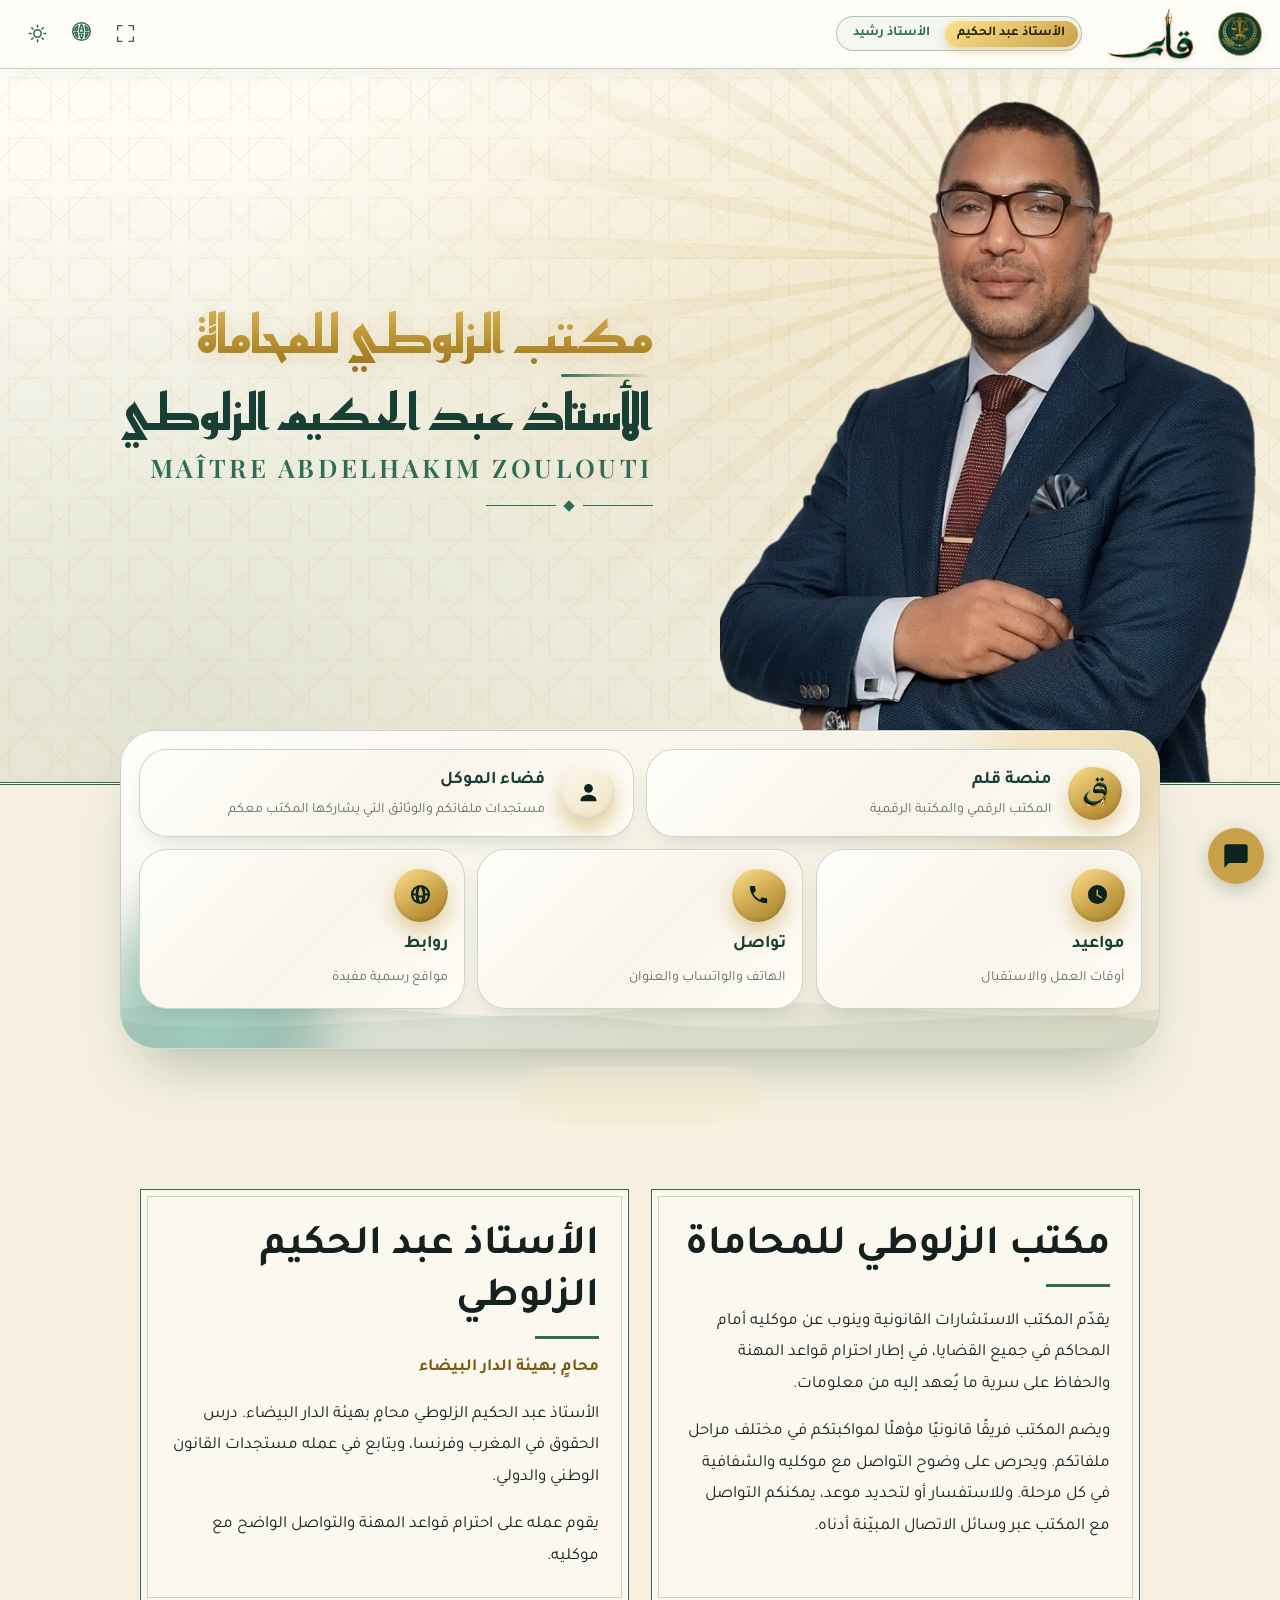
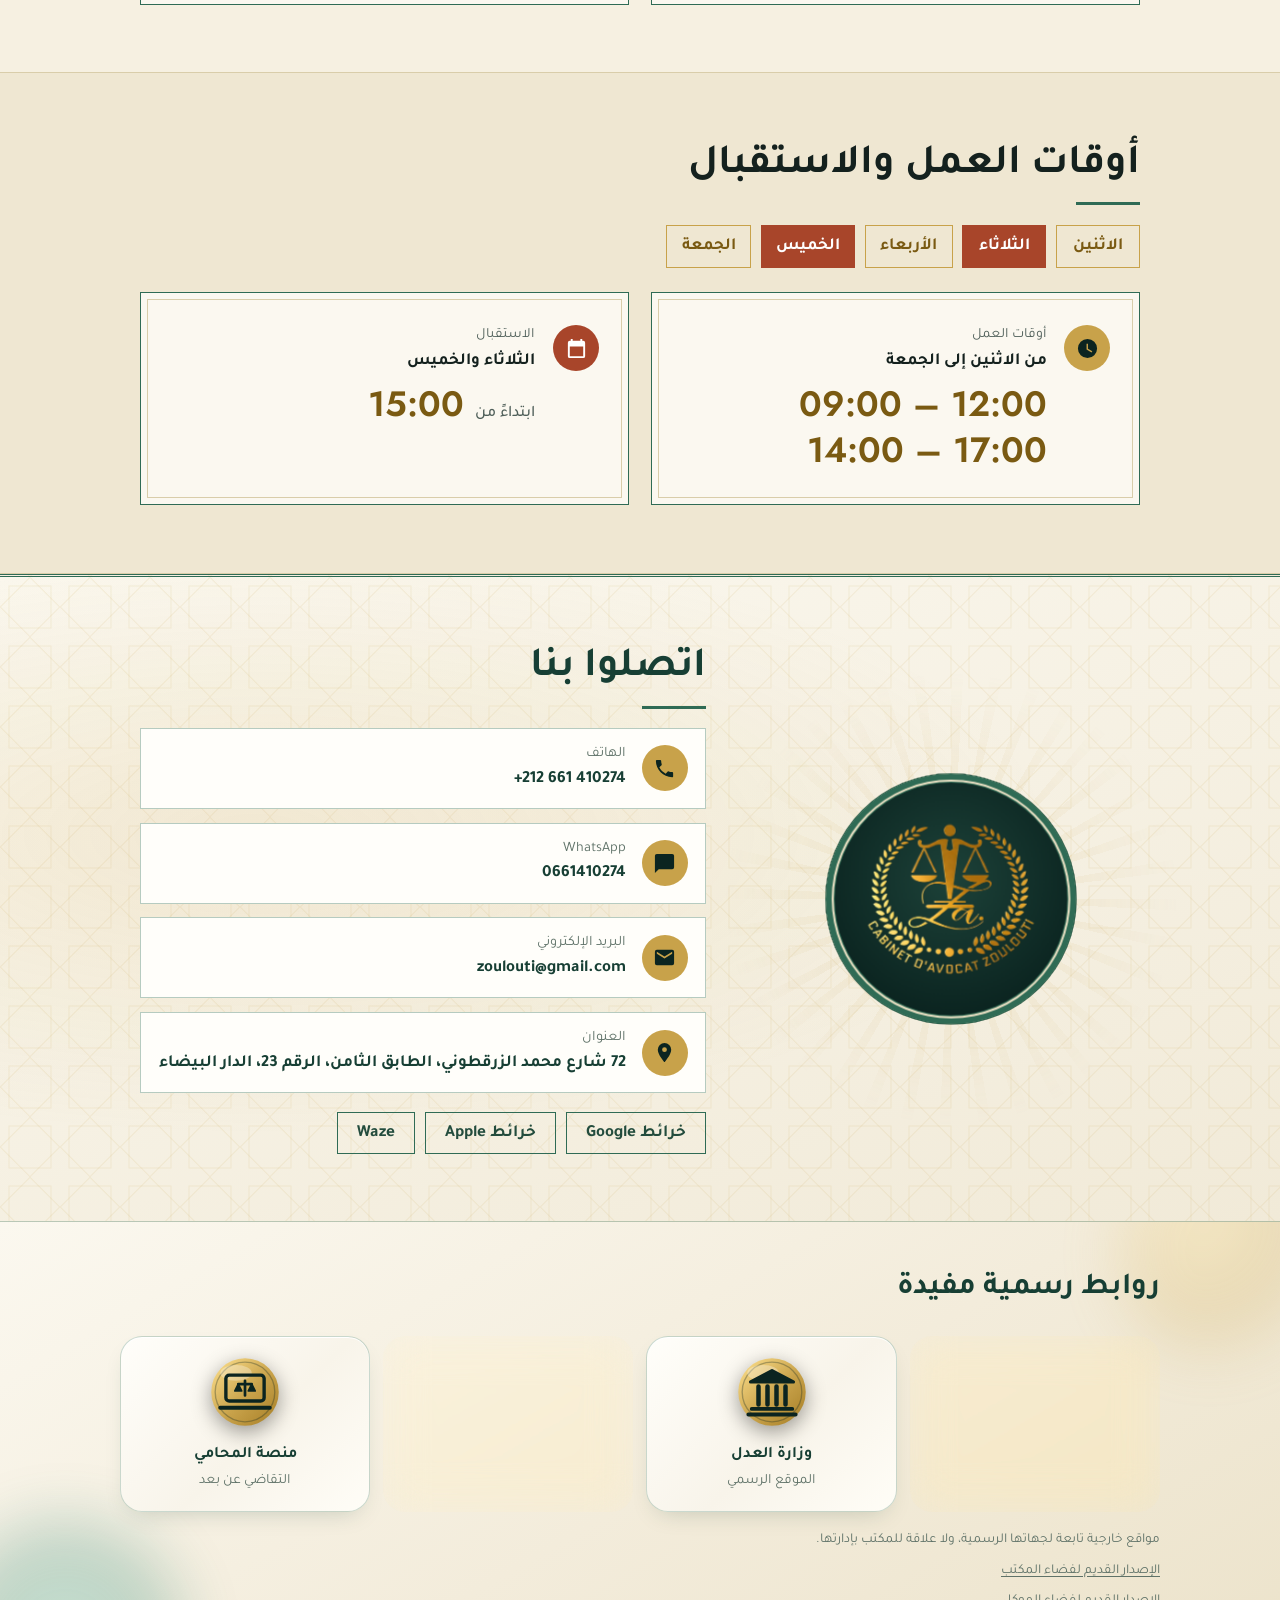
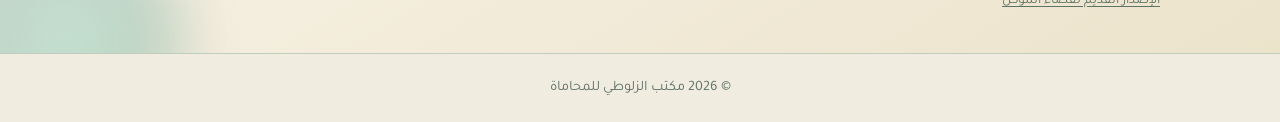
==== commit 848cbde8: "Point platform tiles to the shared video chooser" ====
--- a/index.html
+++ b/index.html
@@ -521,7 +521,7 @@
   <svg class="wv w1" viewBox="0 0 2400 120" preserveAspectRatio="none" aria-hidden="true"><path d="M0 60C200 20 400 100 600 60C800 20 1000 100 1200 60C1400 20 1600 100 1800 60C2000 20 2200 100 2400 60V120H0Z"/></svg>
   <svg class="wv w2" viewBox="0 0 2400 120" preserveAspectRatio="none" aria-hidden="true"><path d="M0 70C150 110 450 30 600 70C750 110 1050 30 1200 70C1350 110 1650 30 1800 70C1950 110 2250 30 2400 70V120H0Z"/></svg>
   <nav class="portals stagger" aria-label="Portals">
-    <a href="https://qalam-office.onrender.com/?welcome=1" class="pt wide"><span class="pti"><span class="ic"><img src="assets/qalam-q-logo.png" width="34" height="34" alt=""></span><span class="tx"><b data-t="pt5">منصة قلم</b><small data-t="pt5s">المكتب الرقمي والمكتبة الرقمية</small></span></span></a>
+    <a href="https://qalam-office.onrender.com/app/?gateway=show#/login" class="pt wide"><span class="pti"><span class="ic"><img src="assets/qalam-q-logo.png" width="34" height="34" alt=""></span><span class="tx"><b data-t="pt5">منصة قلم</b><small data-t="pt5s">المكتب الرقمي والمكتبة الرقمية</small></span></span></a>
     <a href="https://qalam-office.onrender.com/app/#/portal" class="pt wide cli"><span class="pti"><span class="ic"><svg><use href="#i-user"/></svg></span><span class="tx"><b data-t="pt8">فضاء الموكل</b><small data-t="pt8s">مستجدات ملفاتكم والوثائق التي يشاركها المكتب معكم</small></span></span></a>
     <a href="#hours" class="pt"><span class="pti"><span class="ic"><svg><use href="#i-clock"/></svg></span><b data-t="pt3">مواعيد</b><small data-t="pt3s">أوقات العمل والاستقبال</small></span></a>
   <a href="#contact" class="pt"><span class="pti"><span class="ic"><svg><use href="#i-tel"/></svg></span><b data-t="pt4">تواصل</b><small data-t="pt4s">الهاتف والواتساب والعنوان</small></span></a>
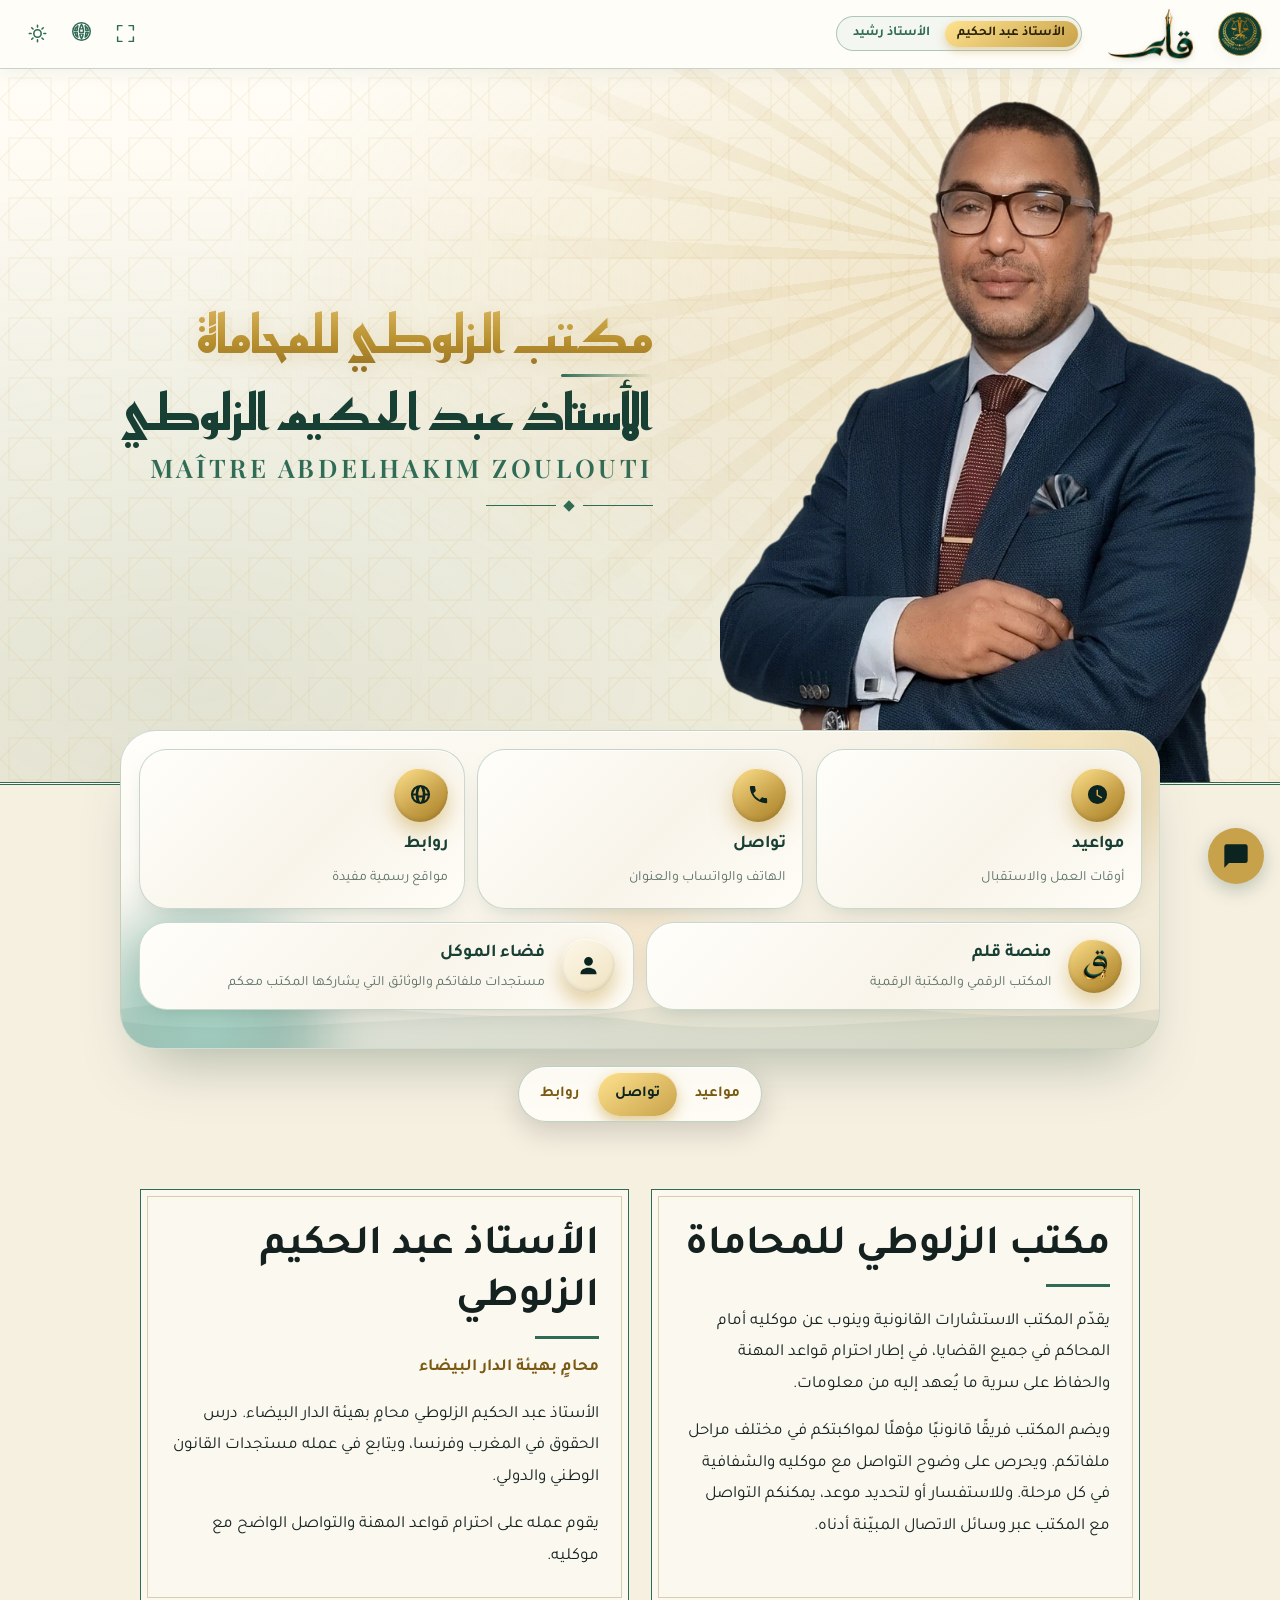
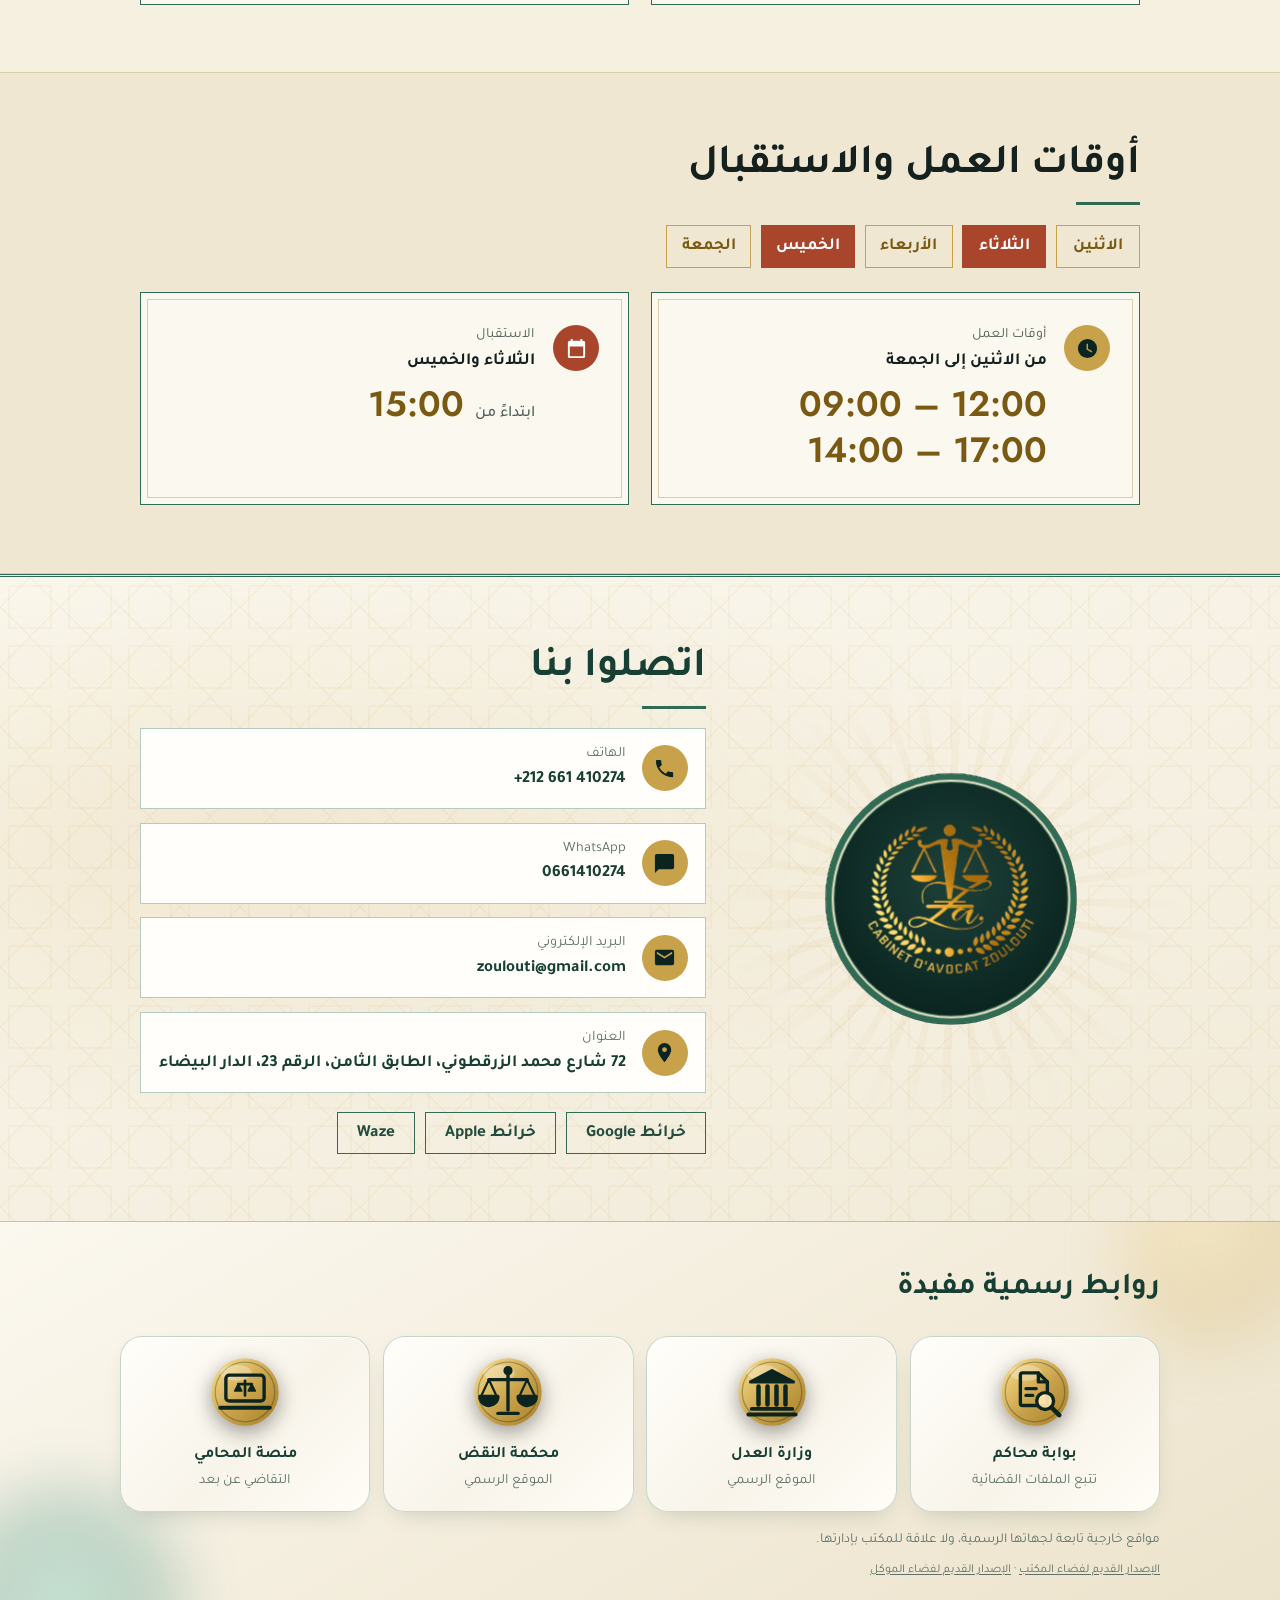
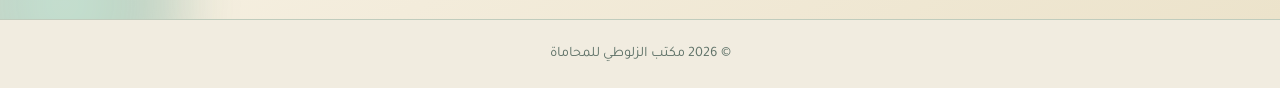
==== commit 5c6a1327: "Place Qalam portals below the three office shortcuts" ====
--- a/index.html
+++ b/index.html
@@ -298,7 +298,7 @@
 .xb:hover .em,.xb:focus-visible .em{transform:rotate(-7deg) scale(1.08)}
 .xt{display:grid;gap:.1rem;min-width:0}.xt b{font-size:1rem;color:#fff}.xt small{color:rgba(246,241,226,.78);line-height:1.4;font-weight:400}
 .xn{margin:1rem 0 0;color:rgba(246,241,226,.7);font-size:.85rem}
-.xl .legacy-link{margin-top:.35rem}.xl .legacy-link a{color:inherit;font:inherit;text-decoration:underline;text-underline-offset:.2em}
+.xl .legacy-link{margin-top:.35rem;font-size:.75rem}.xl .legacy-link a{color:inherit;font:inherit;text-decoration:underline;text-underline-offset:.2em}
 .pti .ic img{object-fit:contain}
 @media(min-width:860px){.xg{grid-template-columns:repeat(4,1fr)}.xb{flex-direction:column;text-align:center;padding:1.2rem .9rem}.xi{width:72px;height:72px}}
 @media(prefers-reduced-motion:reduce){.xb,.xi .em{transition:none}}
@@ -355,7 +355,7 @@
 
 .cdrow{display:grid;gap:.25rem;padding:.6rem .85rem;border-radius:16px;border:1px solid rgba(200,162,74,.45);background:rgba(200,162,74,.06)}.cdh{display:flex;align-items:center;gap:.6rem;flex-wrap:wrap}.cdc{font:700 1.05rem "Jost",ui-monospace,Menlo,monospace;direction:ltr;color:var(--gt,#7a5a12)}td.cdc{white-space:nowrap;font-size:.95rem}.cdall{margin-top:1rem!important}
 
-/* The platform and client portal share the first row. */
+/* The platform and client portal sit together under the three shortcuts. */
 .portals{grid-template-columns:repeat(6,minmax(0,1fr))}
 .portals .pt{grid-column:span 2}
 .portals .pt.wide{grid-column:span 3}
@@ -521,11 +521,11 @@
   <svg class="wv w1" viewBox="0 0 2400 120" preserveAspectRatio="none" aria-hidden="true"><path d="M0 60C200 20 400 100 600 60C800 20 1000 100 1200 60C1400 20 1600 100 1800 60C2000 20 2200 100 2400 60V120H0Z"/></svg>
   <svg class="wv w2" viewBox="0 0 2400 120" preserveAspectRatio="none" aria-hidden="true"><path d="M0 70C150 110 450 30 600 70C750 110 1050 30 1200 70C1350 110 1650 30 1800 70C1950 110 2250 30 2400 70V120H0Z"/></svg>
   <nav class="portals stagger" aria-label="Portals">
-    <a href="https://qalam-office.onrender.com/app/?gateway=show#/login" class="pt wide"><span class="pti"><span class="ic"><img src="assets/qalam-q-logo.png" width="34" height="34" alt=""></span><span class="tx"><b data-t="pt5">منصة قلم</b><small data-t="pt5s">المكتب الرقمي والمكتبة الرقمية</small></span></span></a>
-    <a href="https://qalam-office.onrender.com/app/#/portal" class="pt wide cli"><span class="pti"><span class="ic"><svg><use href="#i-user"/></svg></span><span class="tx"><b data-t="pt8">فضاء الموكل</b><small data-t="pt8s">مستجدات ملفاتكم والوثائق التي يشاركها المكتب معكم</small></span></span></a>
     <a href="#hours" class="pt"><span class="pti"><span class="ic"><svg><use href="#i-clock"/></svg></span><b data-t="pt3">مواعيد</b><small data-t="pt3s">أوقات العمل والاستقبال</small></span></a>
   <a href="#contact" class="pt"><span class="pti"><span class="ic"><svg><use href="#i-tel"/></svg></span><b data-t="pt4">تواصل</b><small data-t="pt4s">الهاتف والواتساب والعنوان</small></span></a>
   <a href="#links" class="pt"><span class="pti"><span class="ic"><svg><use href="#i-globe"/></svg></span><b data-t="pt7">روابط</b><small data-t="pt7s">مواقع رسمية مفيدة</small></span></a>
+    <a href="https://qalam-office.onrender.com/app/?gateway=show#/login" class="pt wide"><span class="pti"><span class="ic"><img src="assets/qalam-q-logo.png" width="34" height="34" alt=""></span><span class="tx"><b data-t="pt5">منصة قلم</b><small data-t="pt5s">المكتب الرقمي والمكتبة الرقمية</small></span></span></a>
+    <a href="https://qalam-office.onrender.com/app/#/portal" class="pt wide cli"><span class="pti"><span class="ic"><svg><use href="#i-user"/></svg></span><span class="tx"><b data-t="pt8">فضاء الموكل</b><small data-t="pt8s">مستجدات ملفاتكم والوثائق التي يشاركها المكتب معكم</small></span></span></a>
     <p class="pgh tools-only" data-t="pgh">أدوات قانونية</p>
     <a href="#help" class="pt tool tools-only" data-tool="cp"><span class="pti"><span class="ic"><svg><use href="#i-car"/></svg></span><b data-t="tl1">حوادث السير</b><small data-t="tl1s">التعويض وفق القانون 70.24</small></span></a>
     <a href="#help" class="pt tool tools-only" data-tool="wk"><span class="pti"><span class="ic"><svg><use href="#i-build"/></svg></span><b data-t="tl2">حوادث الشغل</b><small data-t="tl2s">التعويض وفق القانون 18.12</small></span></a>
@@ -653,8 +653,7 @@
       <a class="xb" data-k="avocat" href="https://www.justice.gov.ma" target="_blank" rel="noopener"><span class="xi"><svg class="em" viewBox="0 0 64 64" aria-hidden="true"><defs><linearGradient id="emg4" x1="0" y1="0" x2="1" y2="1"><stop offset="0" stop-color="#ffe28f"/><stop offset=".55" stop-color="#c8a24a"/><stop offset="1" stop-color="#a67e26"/></linearGradient></defs><circle cx="32" cy="32" r="30" fill="url(#emg4)"/><circle cx="32" cy="32" r="26.5" fill="none" stroke="#0b2420" stroke-opacity=".3" stroke-width="1.2"/><ellipse cx="24" cy="15" rx="14" ry="7" fill="#fff" fill-opacity=".3"/><g fill="none" stroke="#0b2420" stroke-width="3" stroke-linecap="round" stroke-linejoin="round"><rect x="15" y="17" width="34" height="23" rx="3"/><path d="M10 46h44" stroke-width="3.6"/><path d="M32 22v13M26 25h12" stroke-width="2.4"/><path d="M26 25l-3 6h6zM38 25l-3 6h6z" fill="#0b2420" stroke-width="1.6"/></g></svg></span><span class="xt"><b data-t="xl4">منصة المحامي</b><small data-t="xl4s">التقاضي عن بعد</small></span></a>
     </div>
     <p class="xn" data-t="xl_n">مواقع خارجية تابعة لجهاتها الرسمية، ولا علاقة للمكتب بإدارتها.</p>
-    <p class="xn legacy-link"><a href="office.html" data-t="legacyOffice">الإصدار القديم لفضاء المكتب</a></p>
-    <p class="xn legacy-link"><a href="client.html" data-t="legacyClient">الإصدار القديم لفضاء الموكل</a></p>
+    <p class="xn legacy-link"><a href="office.html" data-t="legacyOffice">الإصدار القديم لفضاء المكتب</a><span aria-hidden="true"> · </span><a href="client.html" data-t="legacyClient">الإصدار القديم لفضاء الموكل</a></p>
   </div>
 </section>
 
